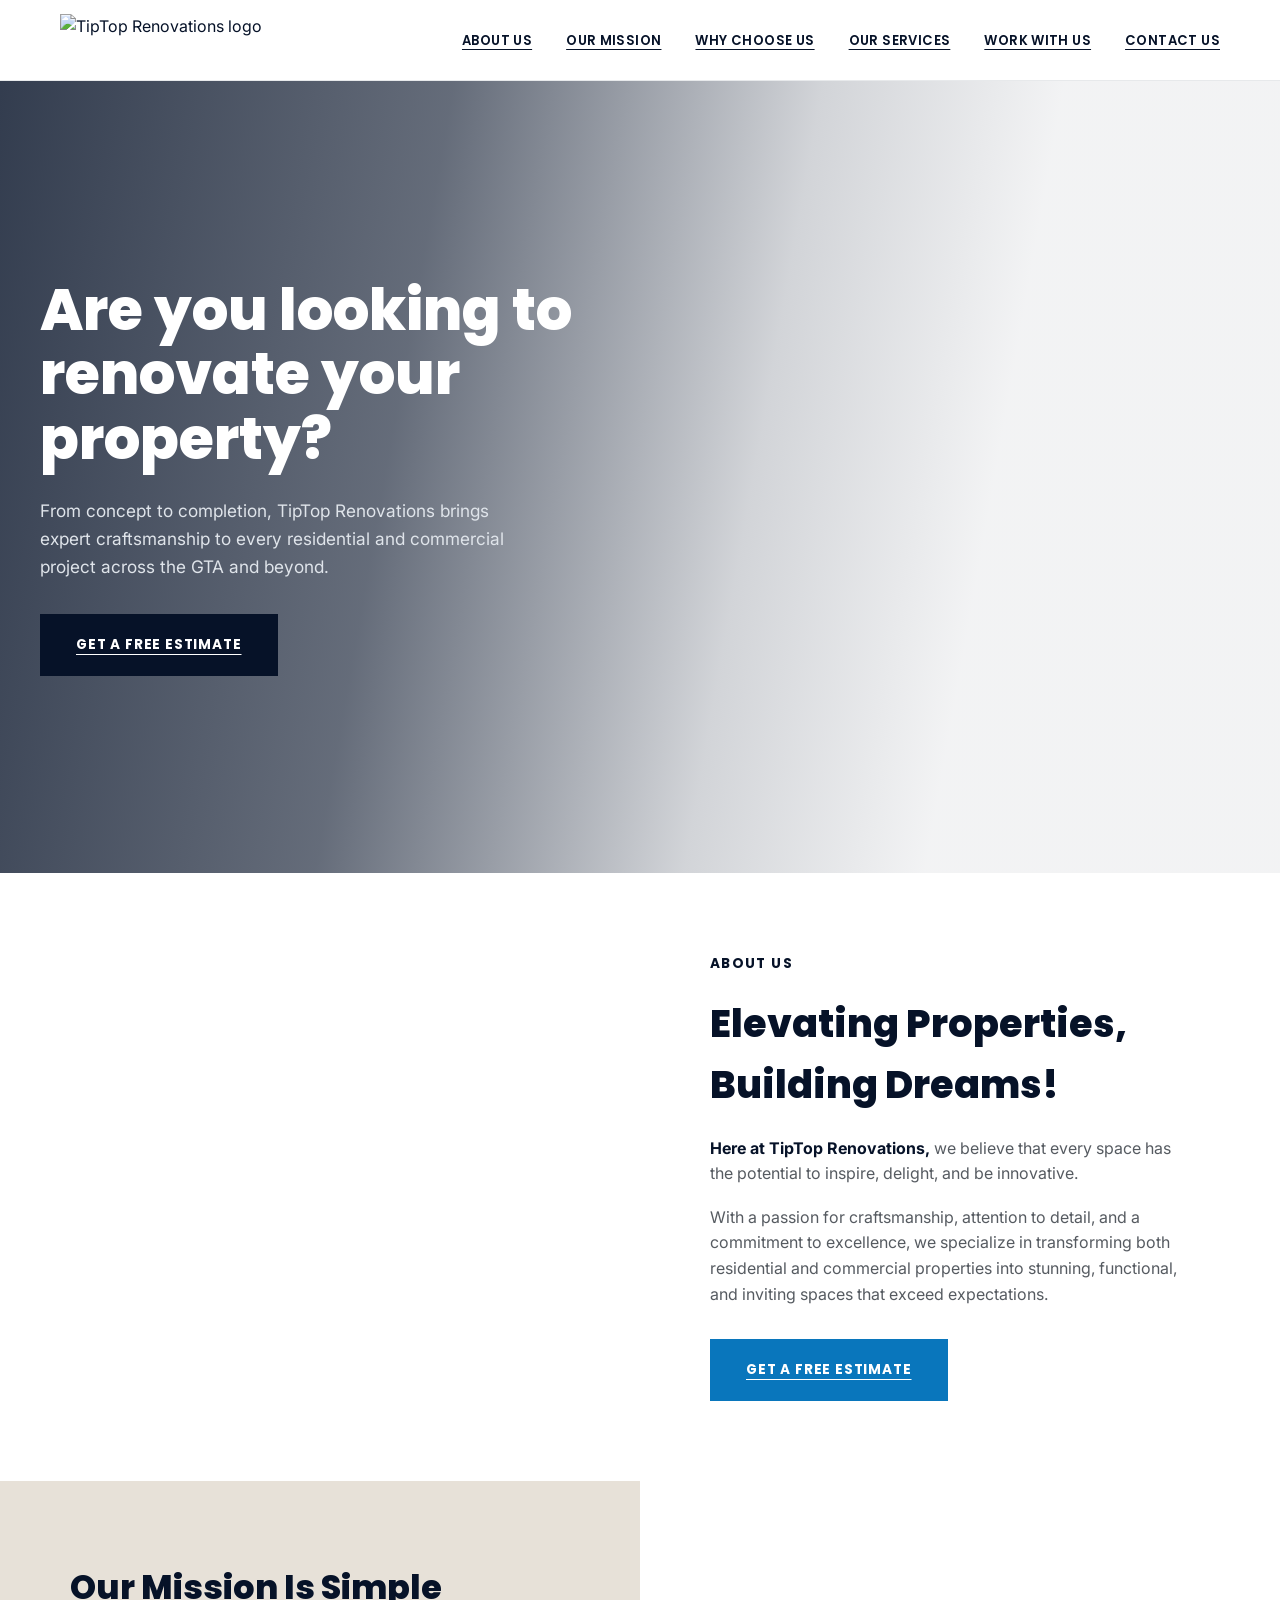
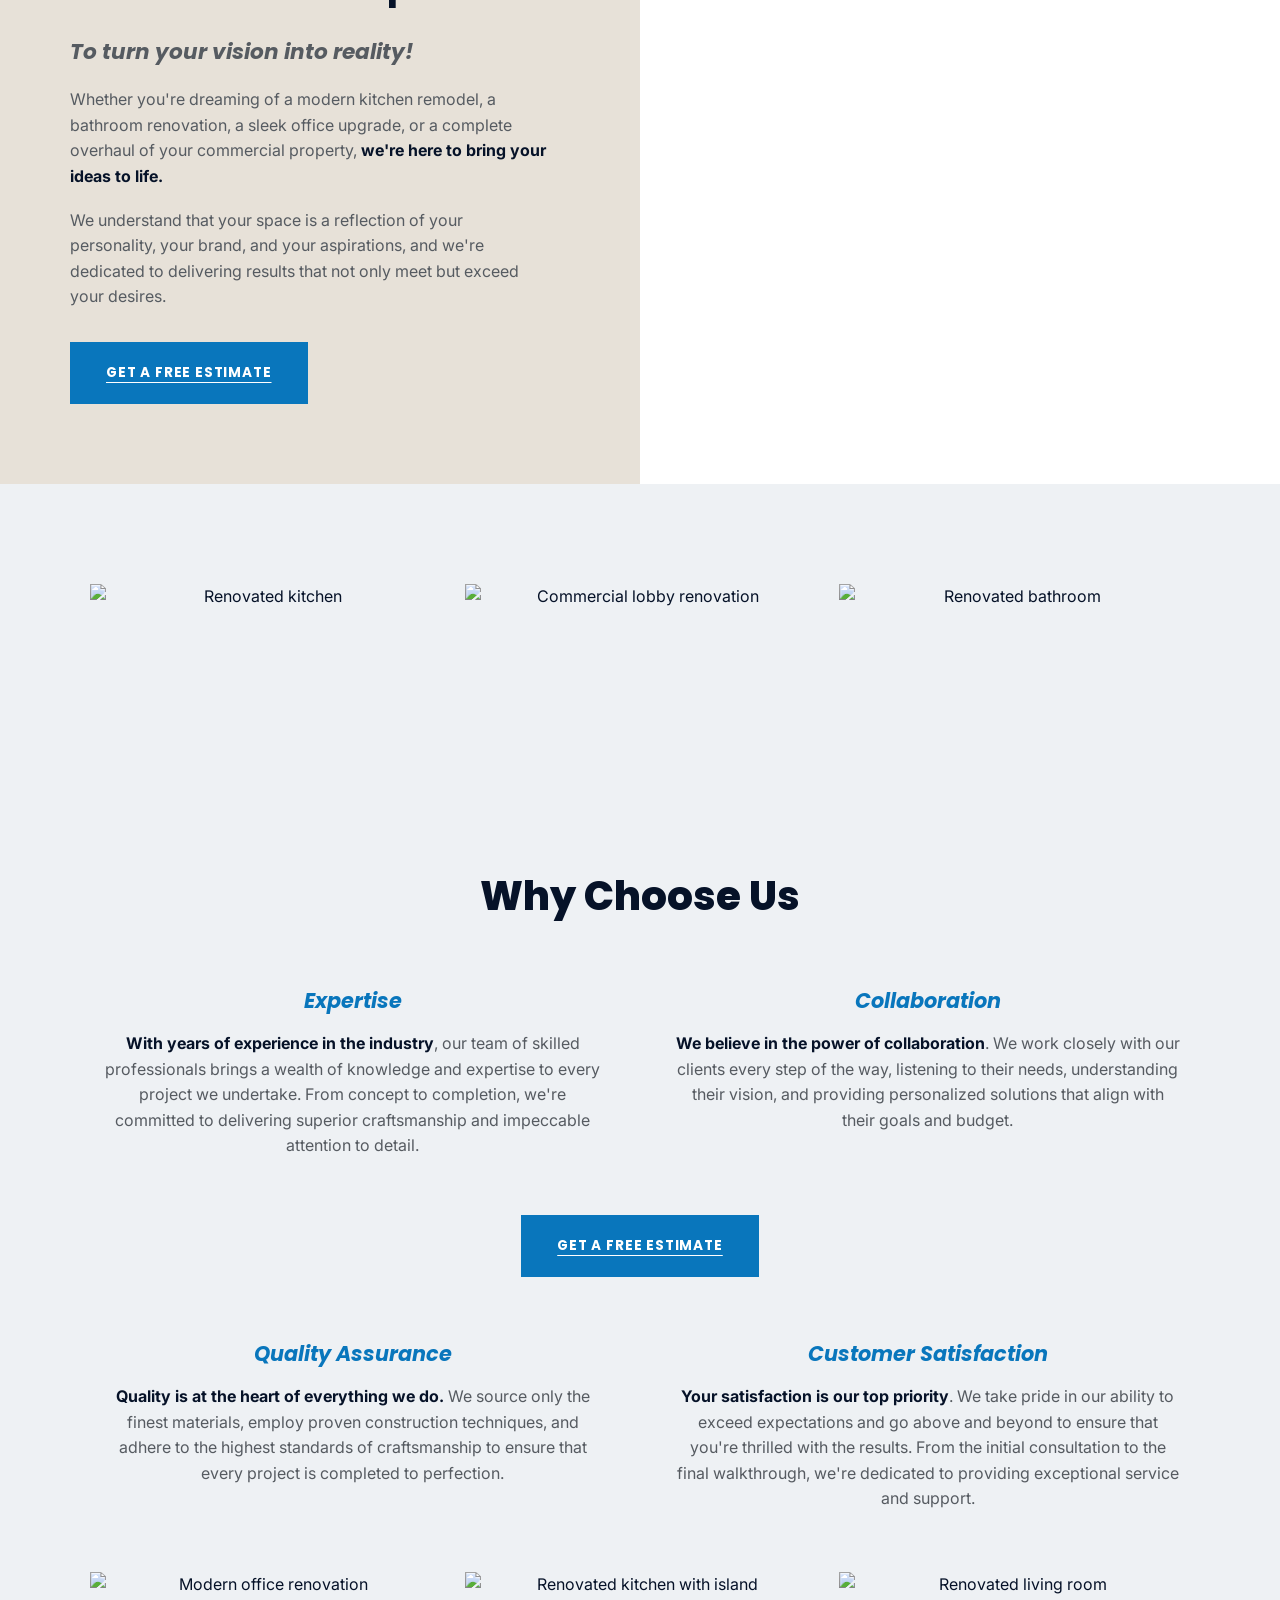
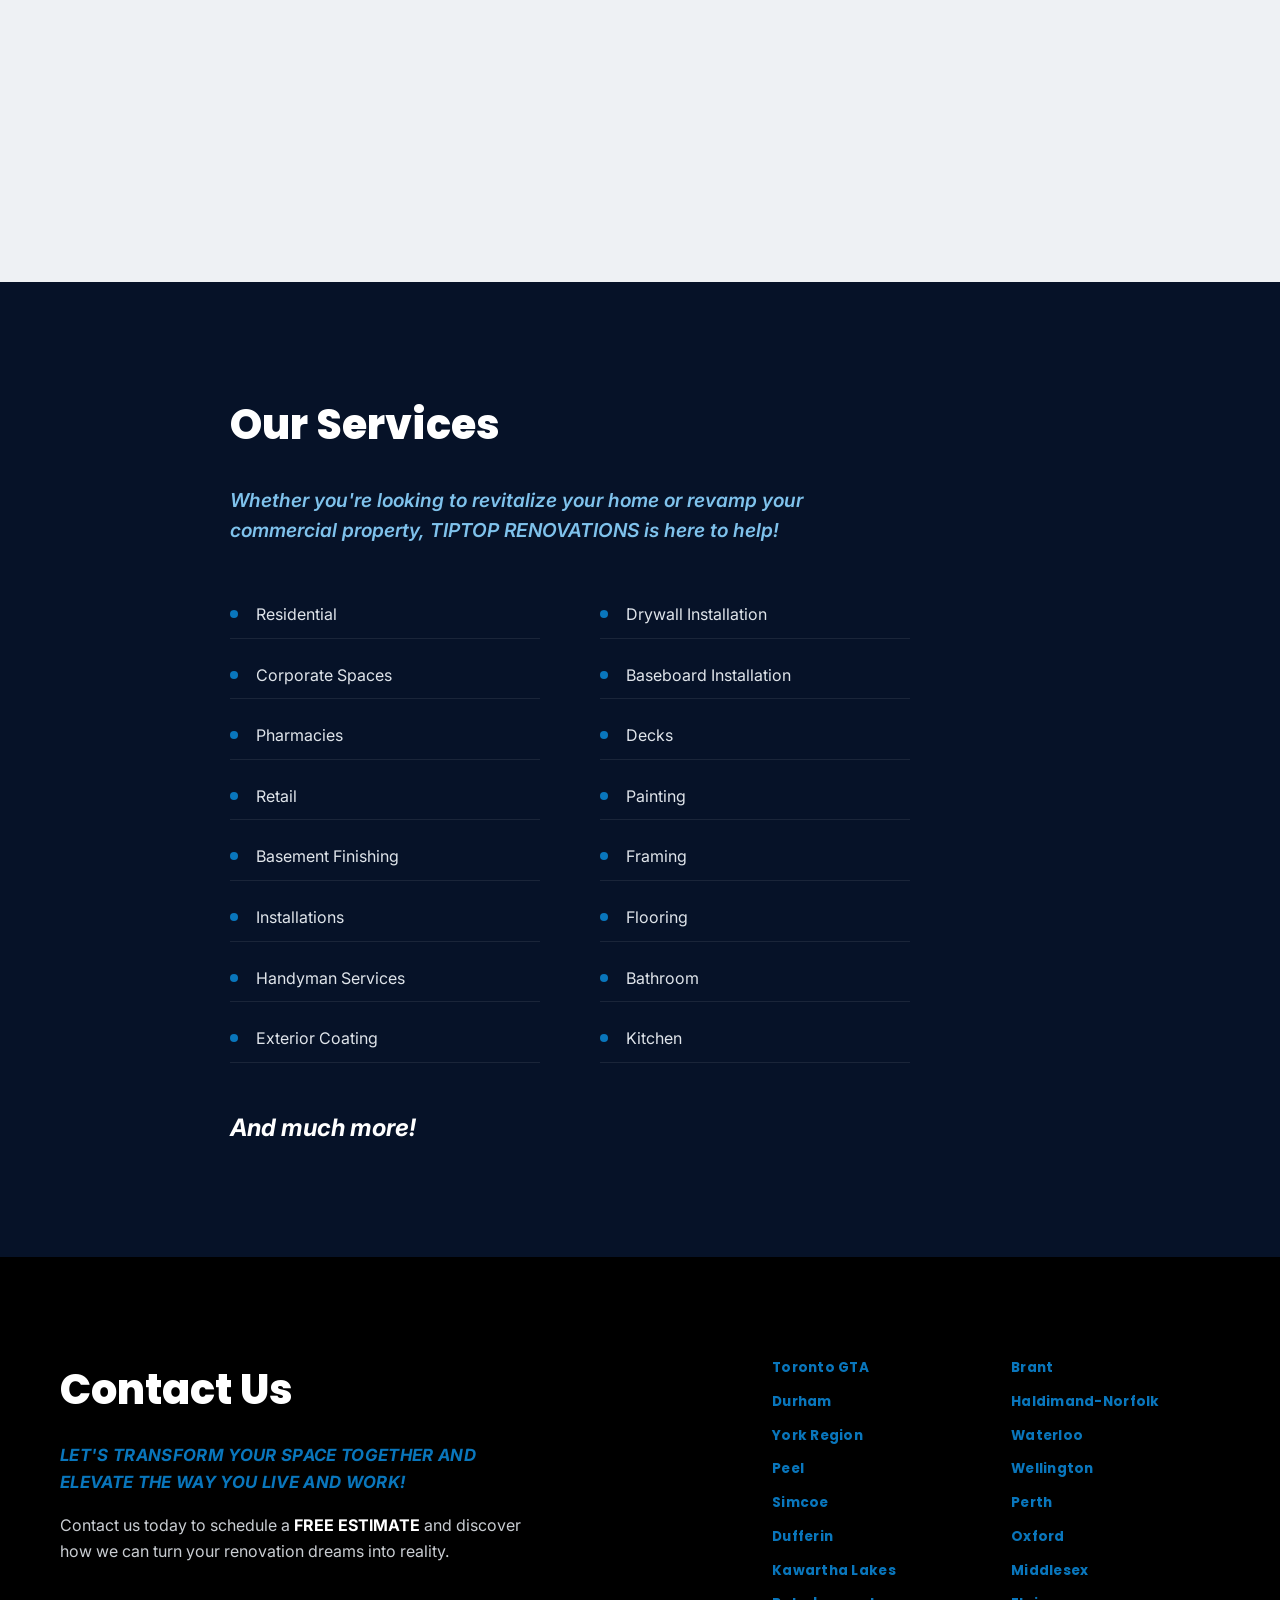
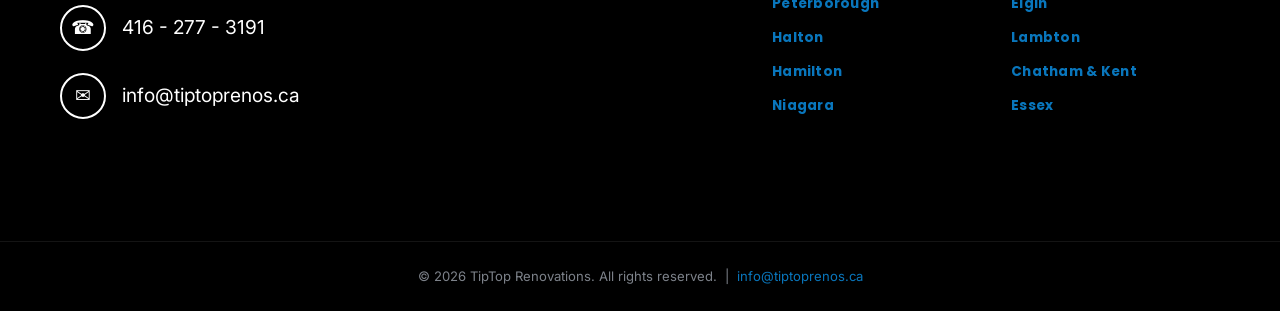
==== index.html @ a37f5c6d "Update index.html" ====
<!DOCTYPE html>
<html lang="en">
<head>
<meta charset="UTF-8">
<meta name="viewport" content="width=device-width, initial-scale=1.0">
<title>TipTop Renovations | Renovation &amp; Construction Experts</title>
<link rel="preconnect" href="https://fonts.googleapis.com">
<link href="https://fonts.googleapis.com/css2?family=Poppins:ital,wght@0,500;0,600;0,700;0,800;1,600;1,700&family=Inter:wght@400;500;600&display=swap" rel="stylesheet">
<style>
  :root{
    --navy:#061228;
    --blue:#0976bc;
    --blue-dark:#065f99;
    --bg-tint:#eef1f4;
    --cream:#e7e1d8;
    --text-gray:#565b61;
    --white:#ffffff;
  }
  *{box-sizing:border-box; margin:0; padding:0;}
  html{scroll-behavior:smooth;}
  body{
    font-family:'Inter', sans-serif;
    color:var(--navy);
    line-height:1.6;
    background:var(--white);
  }
  h1,h2,h3,.brand{font-family:'Poppins', sans-serif;}
  img{display:block; max-width:100%;}
  a{text-decoration:none; color:inherit;}
  ul{list-style:none;}
  .container{max-width:1240px; margin:0 auto; padding:0 40px;}

  /* Buttons */
  .btn{
    display:inline-block;
    background:var(--navy);
    color:var(--white);
    font-family:'Poppins',sans-serif;
    font-weight:700;
    font-size:0.85rem;
    letter-spacing:0.06em;
    text-transform:uppercase;
    padding:18px 34px;
    border:2px solid var(--navy);
    text-decoration:underline;
    text-underline-offset:5px;
    transition:background .25s ease, color .25s ease, transform .2s ease;
  }
  .btn:hover{background:transparent; color:var(--navy); transform:translateY(-2px);}
  .btn.on-dark{background:var(--blue); border-color:var(--blue); color:var(--white);}
  .btn.on-dark:hover{background:transparent; color:var(--blue);}

  .eyebrow{
    font-family:'Poppins',sans-serif;
    font-weight:700;
    font-style:italic;
    color:var(--blue);
    font-size:1.35rem;
    margin-bottom:22px;
  }

  /* NAV */
  header{
    position:sticky; top:0; z-index:100;
    background:rgba(255,255,255,0.96);
    backdrop-filter:blur(6px);
    border-bottom:1px solid #e7e9eb;
  }
  nav{
    display:flex; align-items:center; justify-content:space-between;
    padding:14px 40px;
    max-width:1240px; margin:0 auto;
  }
  .logo{display:flex; align-items:center; gap:10px;}
  .logo img{height:52px; width:auto;}
  .nav-links{display:flex; gap:34px;}
  .nav-links a{
    font-family:'Poppins',sans-serif;
    font-weight:600;
    font-size:0.82rem;
    letter-spacing:0.03em;
    text-transform:uppercase;
    text-decoration:underline;
    text-underline-offset:4px;
    color:var(--navy);
  }
  .nav-links a:hover{color:var(--blue);}
  .nav-toggle{display:none; background:none; border:none; font-size:1.6rem; cursor:pointer; color:var(--navy);}

  /* HERO */
  .hero{
    position:relative;
    min-height:88vh;
    display:flex;
    align-items:center;
    background-image:linear-gradient(100deg, rgba(6,18,40,0.82) 0%, rgba(6,18,40,0.62) 32%, rgba(6,18,40,0.18) 58%, rgba(6,18,40,0.05) 75%), url('TipTop-Renovations/hero_bg.jpg');
    background-size:cover;
    background-position:center;
    color:var(--white);
  }
  .hero-inner{max-width:640px; padding:80px 40px;}
  .hero h1{
    font-size:clamp(2.4rem, 5vw, 3.6rem);
    font-weight:800;
    line-height:1.12;
    margin-bottom:26px;
  }
  .hero p{
    font-size:1.08rem;
    color:#dfe4ea;
    margin-bottom:34px;
    max-width:480px;
  }

  /* SPLIT SECTIONS */
  .split{
    display:grid;
    grid-template-columns:1fr 1fr;
    align-items:stretch;
  }
  .split .media{min-height:560px; background-size:cover; background-position:center;}
  .split .content{
    display:flex; flex-direction:column; justify-content:center;
    padding:80px 70px;
  }
  .split.tint .content{background:var(--cream);}
  .split h2{font-size:2.4rem; font-weight:800; margin-bottom:20px;}
  .split p{color:var(--text-gray); margin-bottom:18px; max-width:480px;}
  .split p b{color:var(--navy);}
  .split .btn{margin-top:14px; align-self:flex-start;}

  /* WHY CHOOSE US */
  .why{padding:100px 0 90px; background:var(--bg-tint); text-align:center;}
  .photo-row{
    display:grid; grid-template-columns:repeat(3,1fr); gap:24px;
    max-width:1100px; margin:0 auto 60px;
  }
  .photo-row img{width:100%; height:220px; object-fit:cover;}
  .why h2{font-size:2.5rem; font-weight:800; margin-bottom:56px;}
  .why-grid{
    display:grid; grid-template-columns:1fr 1fr;
    gap:50px 70px; max-width:1080px; margin:0 auto;
    text-align:left;
  }
  .why-item h3{
    color:var(--blue); font-style:italic; font-weight:700;
    font-size:1.3rem; margin-bottom:14px; text-align:center;
  }
  .why-item p{color:var(--text-gray); text-align:center;}
  .why-item p b{color:var(--navy);}
  .why-cta{grid-column:1 / -1; display:flex; justify-content:center; margin:6px 0 10px;}

  /* SERVICES */
  .services{background:var(--navy); color:var(--white); padding:110px 0;}
  .services-inner{max-width:900px;}
  .services h2{font-size:2.6rem; font-weight:800; margin-bottom:26px;}
  .services .lead{
    color:#7fc2ec; font-style:italic; font-weight:600; font-size:1.2rem;
    margin-bottom:46px; max-width:640px;
  }
  .service-cols{
    display:grid; grid-template-columns:1fr 1fr; gap:14px 60px;
    max-width:680px; margin-bottom:46px;
  }
  .service-cols li{
    padding:10px 0 10px 26px; position:relative;
    border-bottom:1px solid rgba(255,255,255,0.08);
    color:#dfe4ea;
  }
  .service-cols li::before{
    content:'';
    position:absolute; left:0; top:18px;
    width:8px; height:8px; background:var(--blue);
    border-radius:50%;
  }
  .services .more{font-style:italic; font-weight:700; font-size:1.5rem;}

  /* CONTACT */
  .contact{background:#000; color:var(--white); padding:100px 0;}
  .contact-grid{display:grid; grid-template-columns:1.5fr 1fr; gap:40px;}
  .contact h2{font-size:2.6rem; font-weight:800; margin-bottom:18px;}
  .contact .lead{color:var(--blue); font-weight:700; font-style:italic; font-size:1.05rem; margin-bottom:18px; letter-spacing:.02em;}
  .contact p{color:#c9cdd2; max-width:480px; margin-bottom:40px;}
  .contact p b{color:var(--white);}
  .contact-item{display:flex; align-items:center; gap:16px; margin-bottom:22px; font-size:1.2rem;}
  .icon-circle{
    width:46px; height:46px; border-radius:50%; border:2px solid var(--white);
    display:flex; align-items:center; justify-content:center; flex-shrink:0;
  }
  .regions{
    columns:2; column-gap:30px;
  }
  .regions li{
    color:var(--blue); font-family:'Poppins',sans-serif; font-weight:700;
    font-size:0.85rem; letter-spacing:0.02em; margin-bottom:12px;
    break-inside:avoid;
  }

  footer{
    background:#000; color:#7d828a; text-align:center;
    padding:24px; font-size:0.82rem;
    border-top:1px solid rgba(255,255,255,0.08);
  }
  footer a{color:var(--blue);}

  @media (max-width:900px){
    .nav-links{
      position:absolute; top:100%; left:0; right:0;
      flex-direction:column; background:var(--white);
      padding:20px 40px; gap:18px;
      border-bottom:1px solid #e7e9eb;
      display:none;
    }
    .nav-links.open{display:flex;}
    .nav-toggle{display:block;}
    .split{grid-template-columns:1fr;}
    .split .media{min-height:320px;}
    .split .content{padding:60px 30px;}
    .photo-row{grid-template-columns:1fr 1fr;}
    .why-grid{grid-template-columns:1fr;}
    .service-cols{grid-template-columns:1fr;}
    .contact-grid{grid-template-columns:1fr;}
    .regions{columns:2;}
    .hero-inner{padding:60px 24px;}
    .container{padding:0 24px;}
  }
</style>
</head>
<body>

<header>
  <nav>
    <a href="#" class="logo"><img src="TipTop-Renovations/logo.png" alt="TipTop Renovations logo"></a>
    <button class="nav-toggle" aria-label="Toggle navigation">&#9776;</button>
    <ul class="nav-links" id="navLinks">
      <li><a href="#about">About Us</a></li>
      <li><a href="#mission">Our Mission</a></li>
      <li><a href="#why">Why Choose Us</a></li>
      <li><a href="#services">Our Services</a></li>
      <li><a href="#contact">Work With Us</a></li>
      <li><a href="#contact">Contact Us</a></li>
    </ul>
  </nav>
</header>

<section class="hero">
  <div class="hero-inner">
    <h1>Are you looking to renovate your property?</h1>
    <p>From concept to completion, TipTop Renovations brings expert craftsmanship to every residential and commercial project across the GTA and beyond.</p>
    <a href="#contact" class="btn">Get a Free Estimate</a>
  </div>
</section>

<section class="split" id="about">
  <div class="media" style="background-image:url('TipTop-Renovations/about_kitchen.jpg')"></div>
  <div class="content">
    <p class="eyebrow" style="color:var(--navy); font-style:normal; font-size:.85rem; letter-spacing:.1em; text-transform:uppercase; font-weight:700;">About Us</p>
    <h2>Elevating Properties,<br>Building Dreams!</h2>
    <p><b>Here at TipTop Renovations,</b> we believe that every space has the potential to inspire, delight, and be innovative.</p>
    <p>With a passion for craftsmanship, attention to detail, and a commitment to excellence, we specialize in transforming both residential and commercial properties into stunning, functional, and inviting spaces that exceed expectations.</p>
    <a href="#contact" class="btn on-dark" style="background:var(--blue); border-color:var(--blue);">Get a Free Estimate</a>
  </div>
</section>

<section class="split tint" id="mission">
  <div class="content">
    <h2 style="font-size:2.1rem;">Our Mission Is Simple</h2>
    <p class="eyebrow">To turn your vision into reality!</p>
    <p>Whether you're dreaming of a modern kitchen remodel, a bathroom renovation, a sleek office upgrade, or a complete overhaul of your commercial property, <b>we're here to bring your ideas to life.</b></p>
    <p>We understand that your space is a reflection of your personality, your brand, and your aspirations, and we're dedicated to delivering results that not only meet but exceed your desires.</p>
    <a href="#contact" class="btn" style="background:var(--blue); border-color:var(--blue);">Get a Free Estimate</a>
  </div>
  <div class="media" style="background-image:url('TipTop-Renovations/mission_chair.jpg')"></div>
</section>

<section class="why" id="why">
  <div class="container">
    <div class="photo-row">
      <img src="TipTop-Renovations/why1.jpg" alt="Renovated kitchen">
      <img src="TipTop-Renovations/why2.jpg" alt="Commercial lobby renovation">
      <img src="TipTop-Renovations/why3.jpg" alt="Renovated bathroom">
    </div>
    <h2>Why Choose Us</h2>
    <div class="why-grid">
      <div class="why-item">
        <h3>Expertise</h3>
        <p><b>With years of experience in the industry</b>, our team of skilled professionals brings a wealth of knowledge and expertise to every project we undertake. From concept to completion, we're committed to delivering superior craftsmanship and impeccable attention to detail.</p>
      </div>
      <div class="why-item">
        <h3>Collaboration</h3>
        <p><b>We believe in the power of collaboration</b>. We work closely with our clients every step of the way, listening to their needs, understanding their vision, and providing personalized solutions that align with their goals and budget.</p>
      </div>
      <div class="why-cta">
        <a href="#contact" class="btn" style="background:var(--blue); border-color:var(--blue);">Get a Free Estimate</a>
      </div>
      <div class="why-item">
        <h3>Quality Assurance</h3>
        <p><b>Quality is at the heart of everything we do.</b> We source only the finest materials, employ proven construction techniques, and adhere to the highest standards of craftsmanship to ensure that every project is completed to perfection.</p>
      </div>
      <div class="why-item">
        <h3>Customer Satisfaction</h3>
        <p><b>Your satisfaction is our top priority</b>. We take pride in our ability to exceed expectations and go above and beyond to ensure that you're thrilled with the results. From the initial consultation to the final walkthrough, we're dedicated to providing exceptional service and support.</p>
      </div>
    </div>
    <div class="photo-row" style="margin-top:60px; margin-bottom:0;">
      <img src="TipTop-Renovations/why4.jpg" alt="Modern office renovation">
      <img src="TipTop-Renovations/why5.jpg" alt="Renovated kitchen with island">
      <img src="TipTop-Renovations/why6.jpg" alt="Renovated living room">
    </div>
  </div>
</section>

<section class="services" id="services">
  <div class="container services-inner">
    <h2>Our Services</h2>
    <p class="lead">Whether you're looking to revitalize your home or revamp your commercial property, TIPTOP RENOVATIONS is here to help!</p>
    <ul class="service-cols">
      <li>Residential</li>
      <li>Drywall Installation</li>
      <li>Corporate Spaces</li>
      <li>Baseboard Installation</li>
      <li>Pharmacies</li>
      <li>Decks</li>
      <li>Retail</li>
      <li>Painting</li>
      <li>Basement Finishing</li>
      <li>Framing</li>
      <li>Installations</li>
      <li>Flooring</li>
      <li>Handyman Services</li>
      <li>Bathroom</li>
      <li>Exterior Coating</li>
      <li>Kitchen</li>
    </ul>
    <p class="more">And much more!</p>
  </div>
</section>

<section class="contact" id="contact">
  <div class="container contact-grid">
    <div>
      <h2>Contact Us</h2>
      <p class="lead">LET'S TRANSFORM YOUR SPACE TOGETHER AND ELEVATE THE WAY YOU LIVE AND WORK!</p>
      <p>Contact us today to schedule a <b>FREE ESTIMATE</b> and discover how we can turn your renovation dreams into reality.</p>
      <div class="contact-item">
        <span class="icon-circle">&#9742;</span>
        <span>416 - 277 - 3191</span>
      </div>
      <div class="contact-item">
        <span class="icon-circle">&#9993;</span>
        <span>info@tiptoprenos.ca</span>
      </div>
    </div>
    <ul class="regions">
      <li>Toronto GTA</li>
      <li>Durham</li>
      <li>York Region</li>
      <li>Peel</li>
      <li>Simcoe</li>
      <li>Dufferin</li>
      <li>Kawartha Lakes</li>
      <li>Peterborough</li>
      <li>Halton</li>
      <li>Hamilton</li>
      <li>Niagara</li>
      <li>Brant</li>
      <li>Haldimand-Norfolk</li>
      <li>Waterloo</li>
      <li>Wellington</li>
      <li>Perth</li>
      <li>Oxford</li>
      <li>Middlesex</li>
      <li>Elgin</li>
      <li>Lambton</li>
      <li>Chatham &amp; Kent</li>
      <li>Essex</li>
    </ul>
  </div>
</section>

<footer>
  &copy; 2026 TipTop Renovations. All rights reserved. &nbsp;|&nbsp; <a href="mailto:info@tiptoprenos.ca">info@tiptoprenos.ca</a>
</footer>

<script>
  document.querySelector('.nav-toggle').addEventListener('click', function(){
    document.getElementById('navLinks').classList.toggle('open');
  });
</script>
</body>
</html>
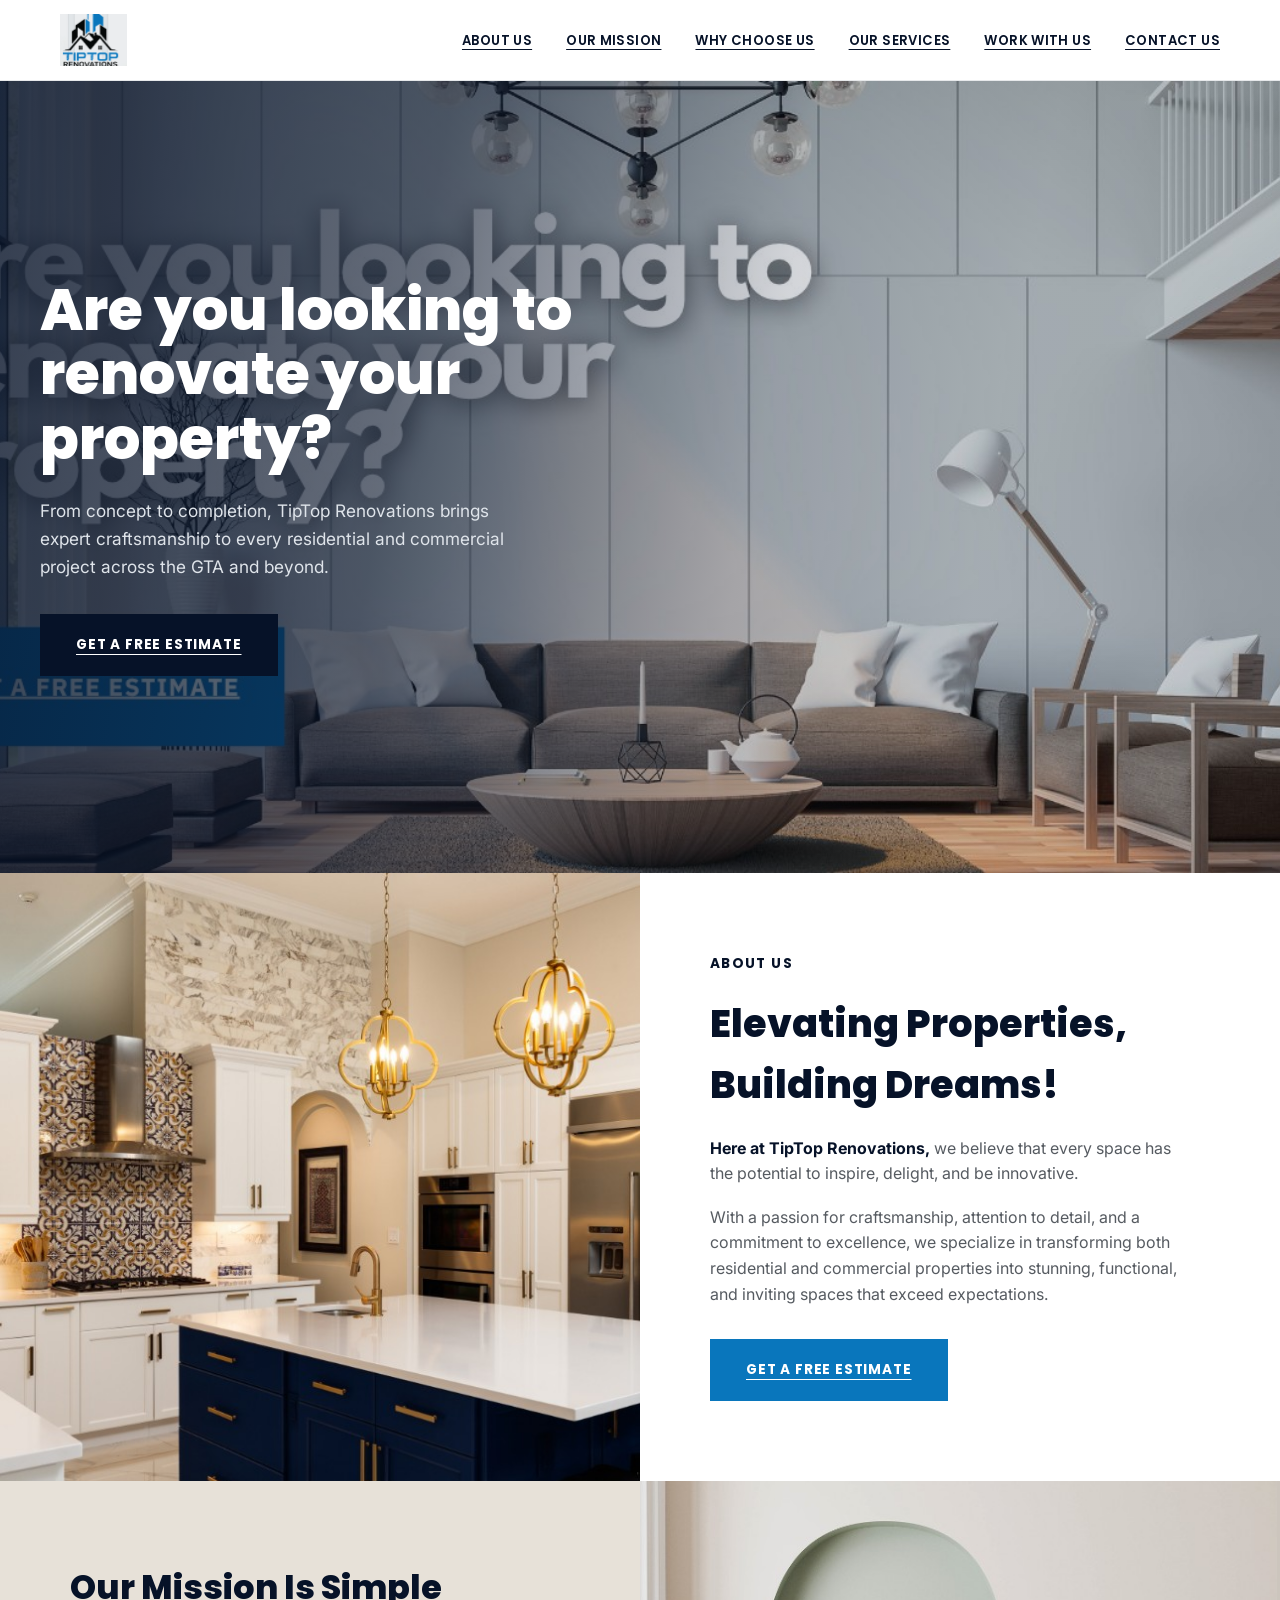
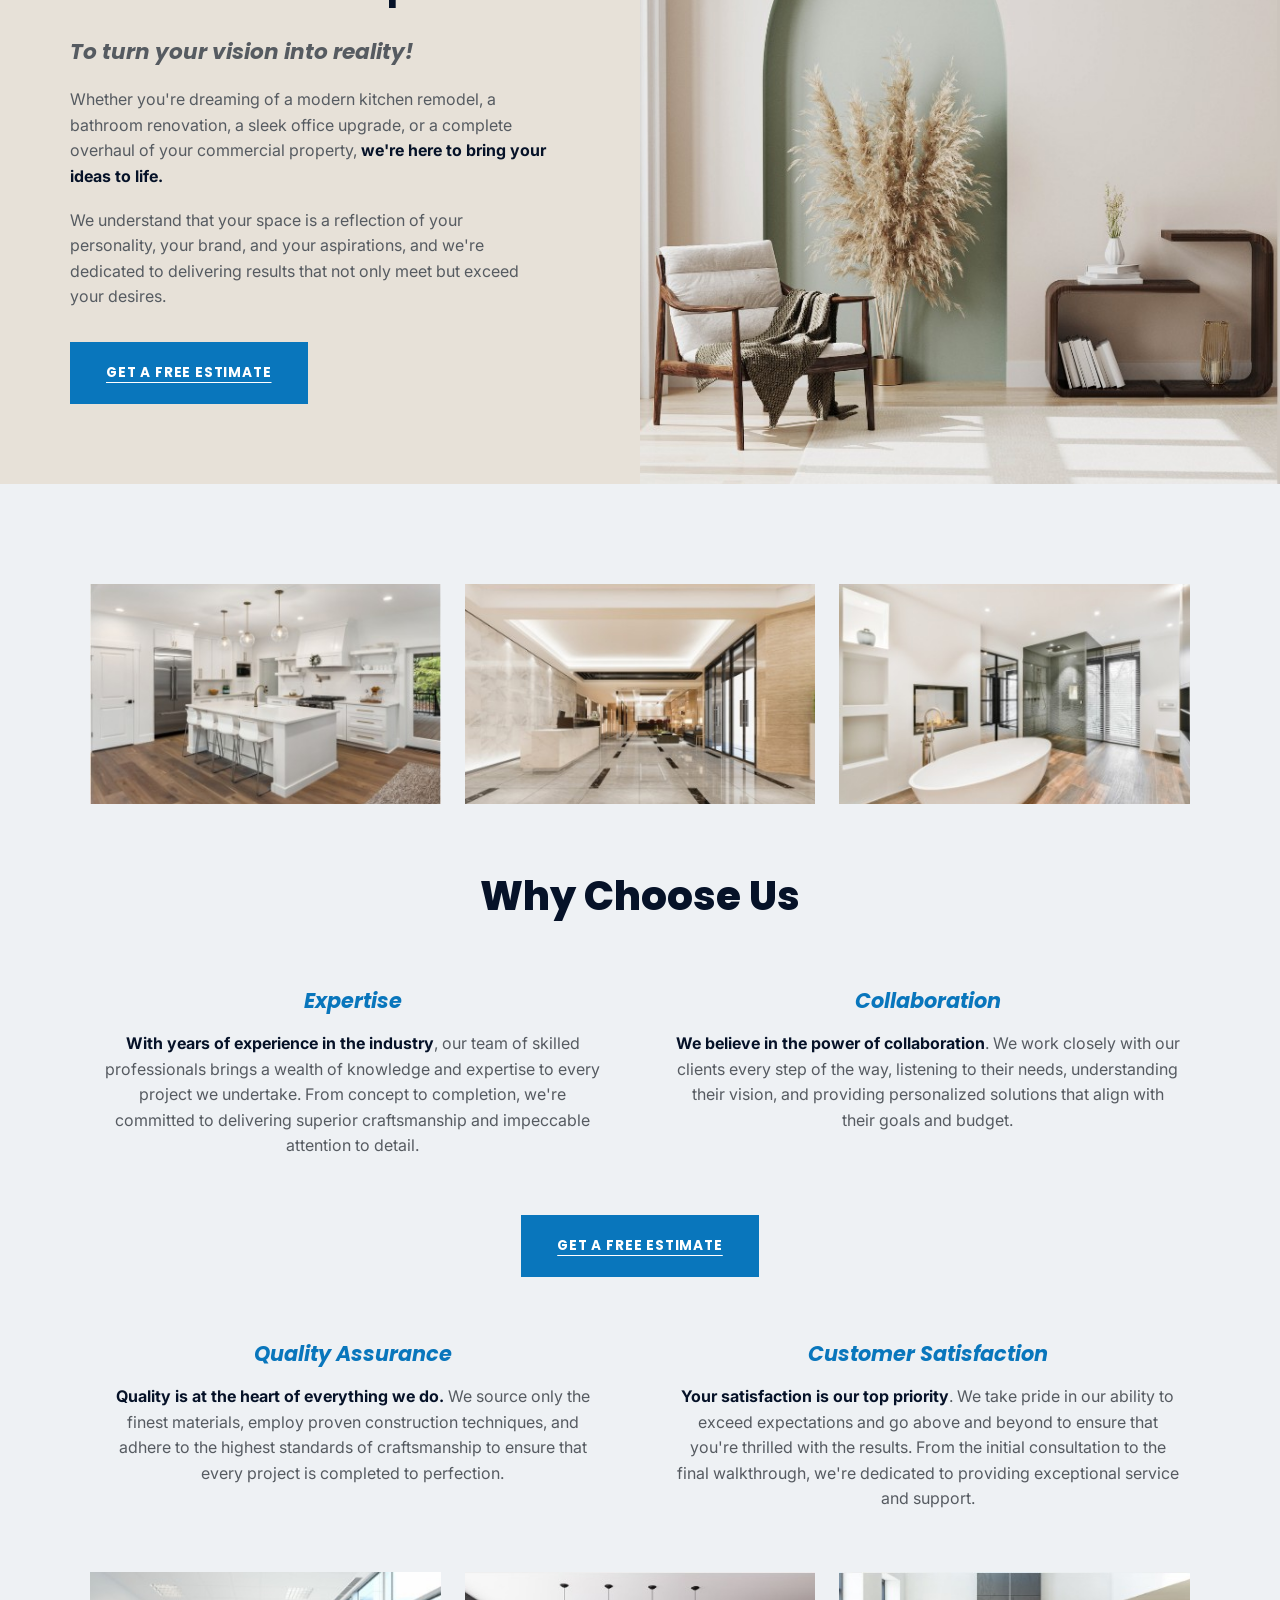
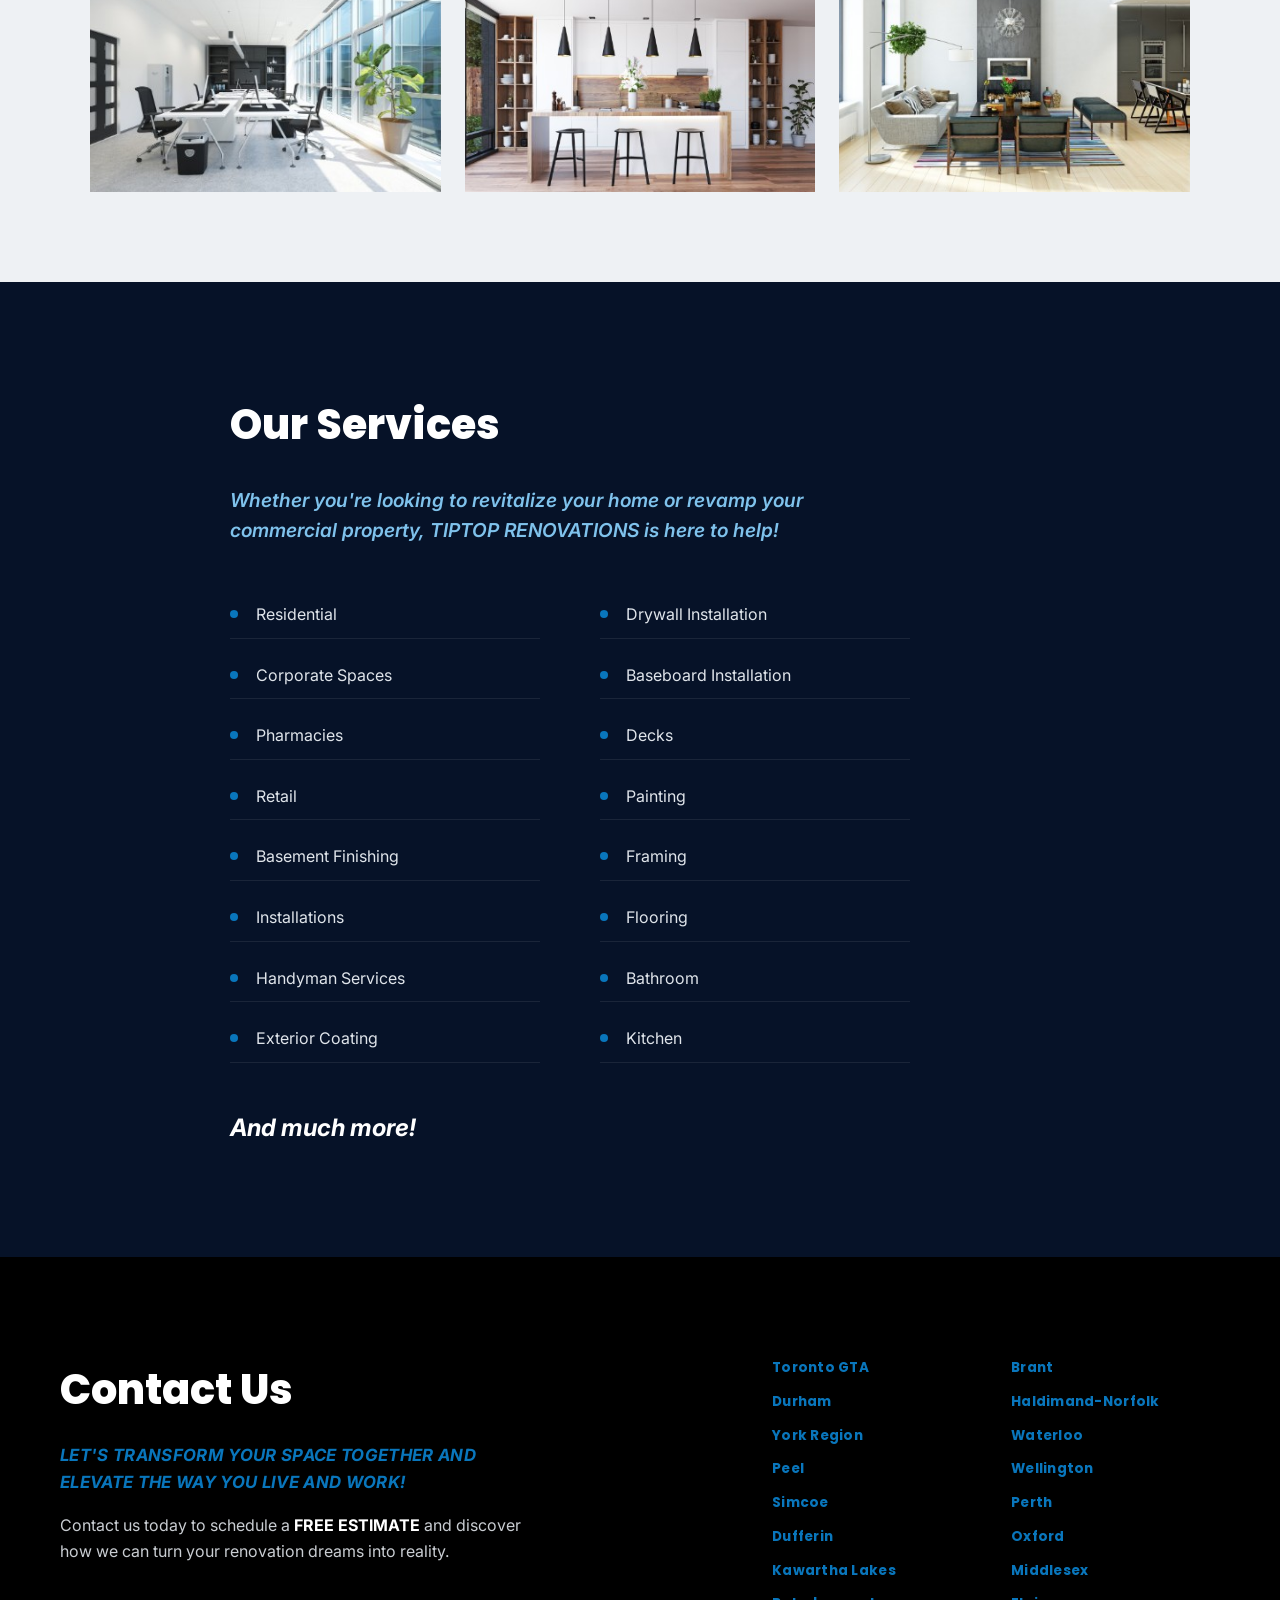
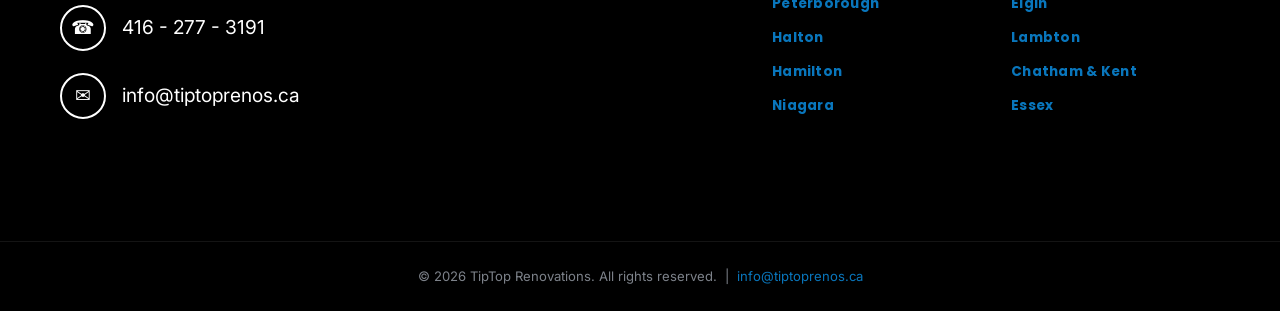
==== commit c39b44a8: "Update index.html" ====
--- a/index.html
+++ b/index.html
@@ -93,7 +93,7 @@
     min-height:88vh;
     display:flex;
     align-items:center;
-    background-image:linear-gradient(100deg, rgba(6,18,40,0.82) 0%, rgba(6,18,40,0.62) 32%, rgba(6,18,40,0.18) 58%, rgba(6,18,40,0.05) 75%), url('TipTop-Renovations/hero_bg.jpg');
+    background-image:linear-gradient(100deg, rgba(6,18,40,0.82) 0%, rgba(6,18,40,0.62) 32%, rgba(6,18,40,0.18) 58%, rgba(6,18,40,0.05) 75%), url('/hero_bg.jpg');
     background-size:cover;
     background-position:center;
     color:var(--white);
@@ -230,7 +230,7 @@
 
 <header>
   <nav>
-    <a href="#" class="logo"><img src="TipTop-Renovations/logo.png" alt="TipTop Renovations logo"></a>
+    <a href="#" class="logo"><img src="/logo.png" alt="TipTop Renovations logo"></a>
     <button class="nav-toggle" aria-label="Toggle navigation">&#9776;</button>
     <ul class="nav-links" id="navLinks">
       <li><a href="#about">About Us</a></li>
@@ -252,7 +252,7 @@
 </section>
 
 <section class="split" id="about">
-  <div class="media" style="background-image:url('TipTop-Renovations/about_kitchen.jpg')"></div>
+  <div class="media" style="background-image:url('/about_kitchen.jpg')"></div>
   <div class="content">
     <p class="eyebrow" style="color:var(--navy); font-style:normal; font-size:.85rem; letter-spacing:.1em; text-transform:uppercase; font-weight:700;">About Us</p>
     <h2>Elevating Properties,<br>Building Dreams!</h2>
@@ -270,15 +270,15 @@
     <p>We understand that your space is a reflection of your personality, your brand, and your aspirations, and we're dedicated to delivering results that not only meet but exceed your desires.</p>
     <a href="#contact" class="btn" style="background:var(--blue); border-color:var(--blue);">Get a Free Estimate</a>
   </div>
-  <div class="media" style="background-image:url('TipTop-Renovations/mission_chair.jpg')"></div>
+  <div class="media" style="background-image:url('/mission_chair.jpg')"></div>
 </section>
 
 <section class="why" id="why">
   <div class="container">
     <div class="photo-row">
-      <img src="TipTop-Renovations/why1.jpg" alt="Renovated kitchen">
-      <img src="TipTop-Renovations/why2.jpg" alt="Commercial lobby renovation">
-      <img src="TipTop-Renovations/why3.jpg" alt="Renovated bathroom">
+      <img src="/why1.jpg" alt="Renovated kitchen">
+      <img src="/why2.jpg" alt="Commercial lobby renovation">
+      <img src="/why3.jpg" alt="Renovated bathroom">
     </div>
     <h2>Why Choose Us</h2>
     <div class="why-grid">
@@ -303,9 +303,9 @@
       </div>
     </div>
     <div class="photo-row" style="margin-top:60px; margin-bottom:0;">
-      <img src="TipTop-Renovations/why4.jpg" alt="Modern office renovation">
-      <img src="TipTop-Renovations/why5.jpg" alt="Renovated kitchen with island">
-      <img src="TipTop-Renovations/why6.jpg" alt="Renovated living room">
+      <img src="/why4.jpg" alt="Modern office renovation">
+      <img src="/why5.jpg" alt="Renovated kitchen with island">
+      <img src="/why6.jpg" alt="Renovated living room">
     </div>
   </div>
 </section>
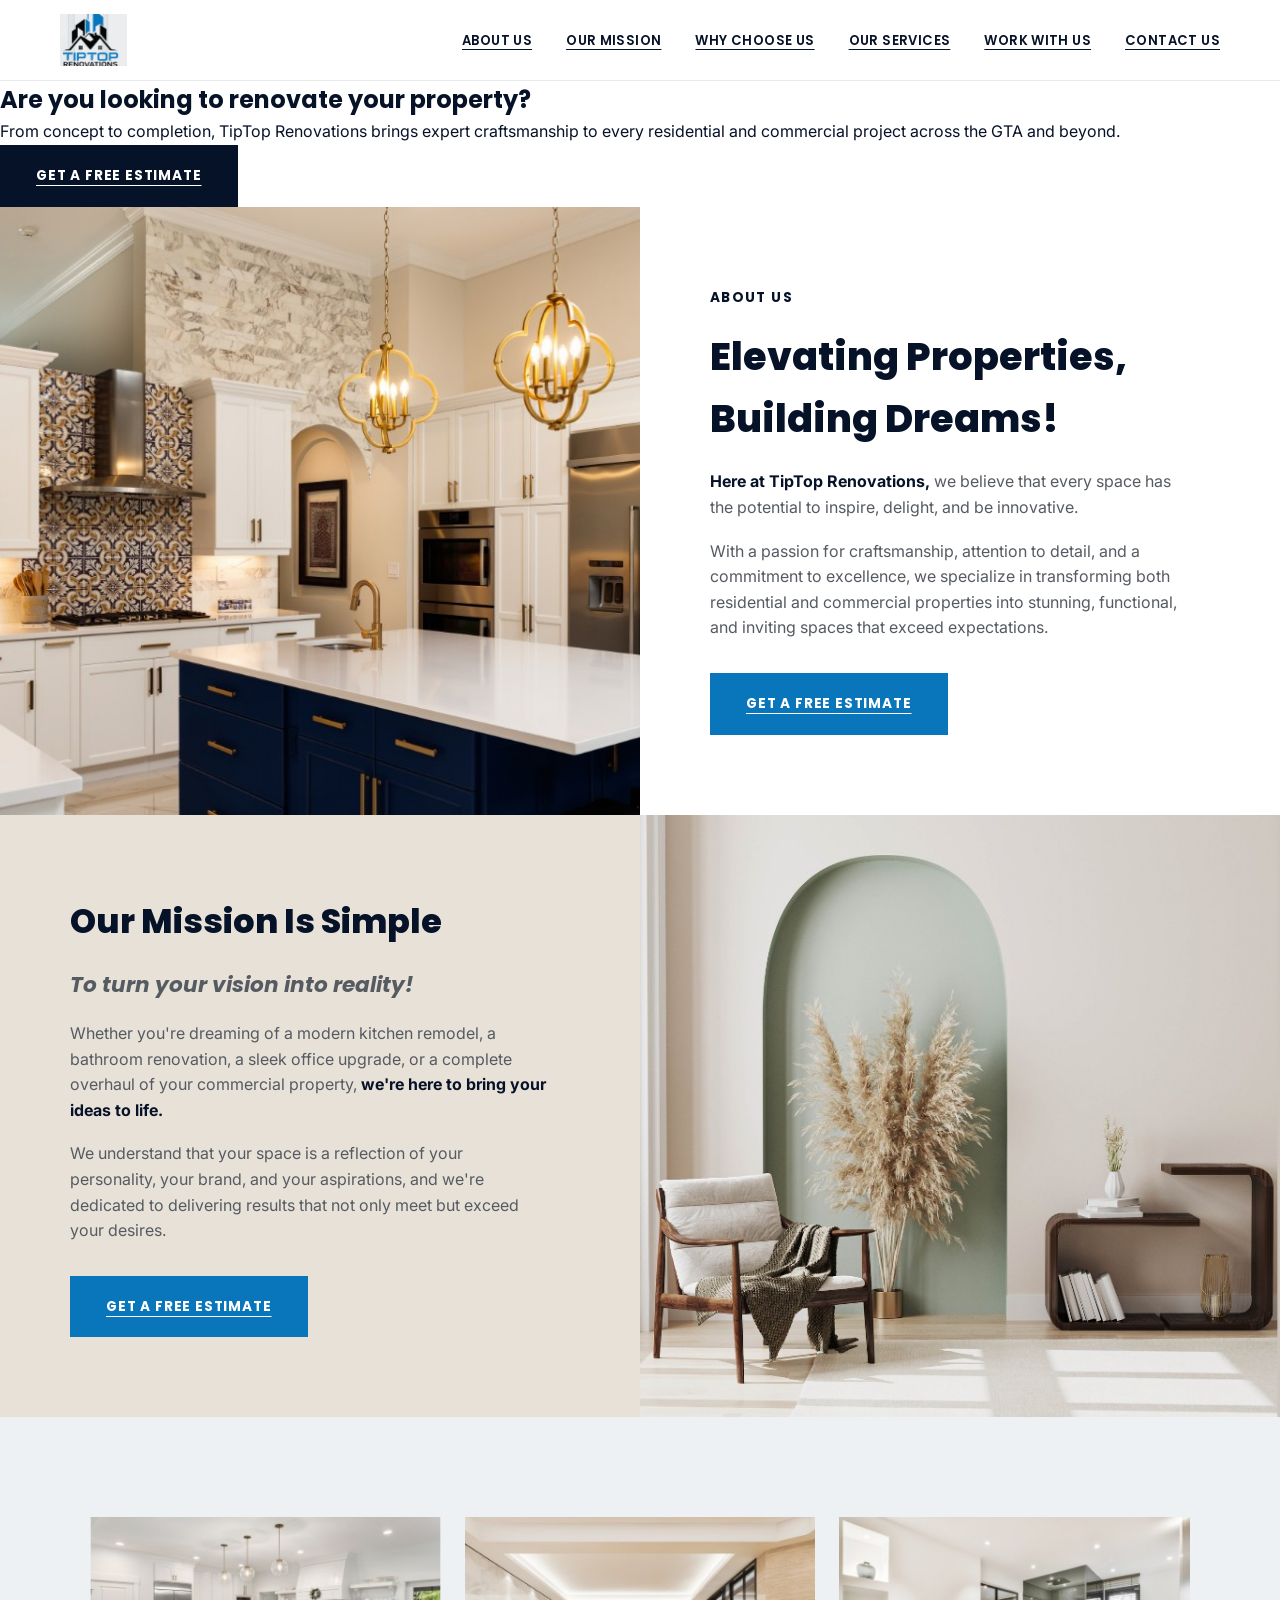
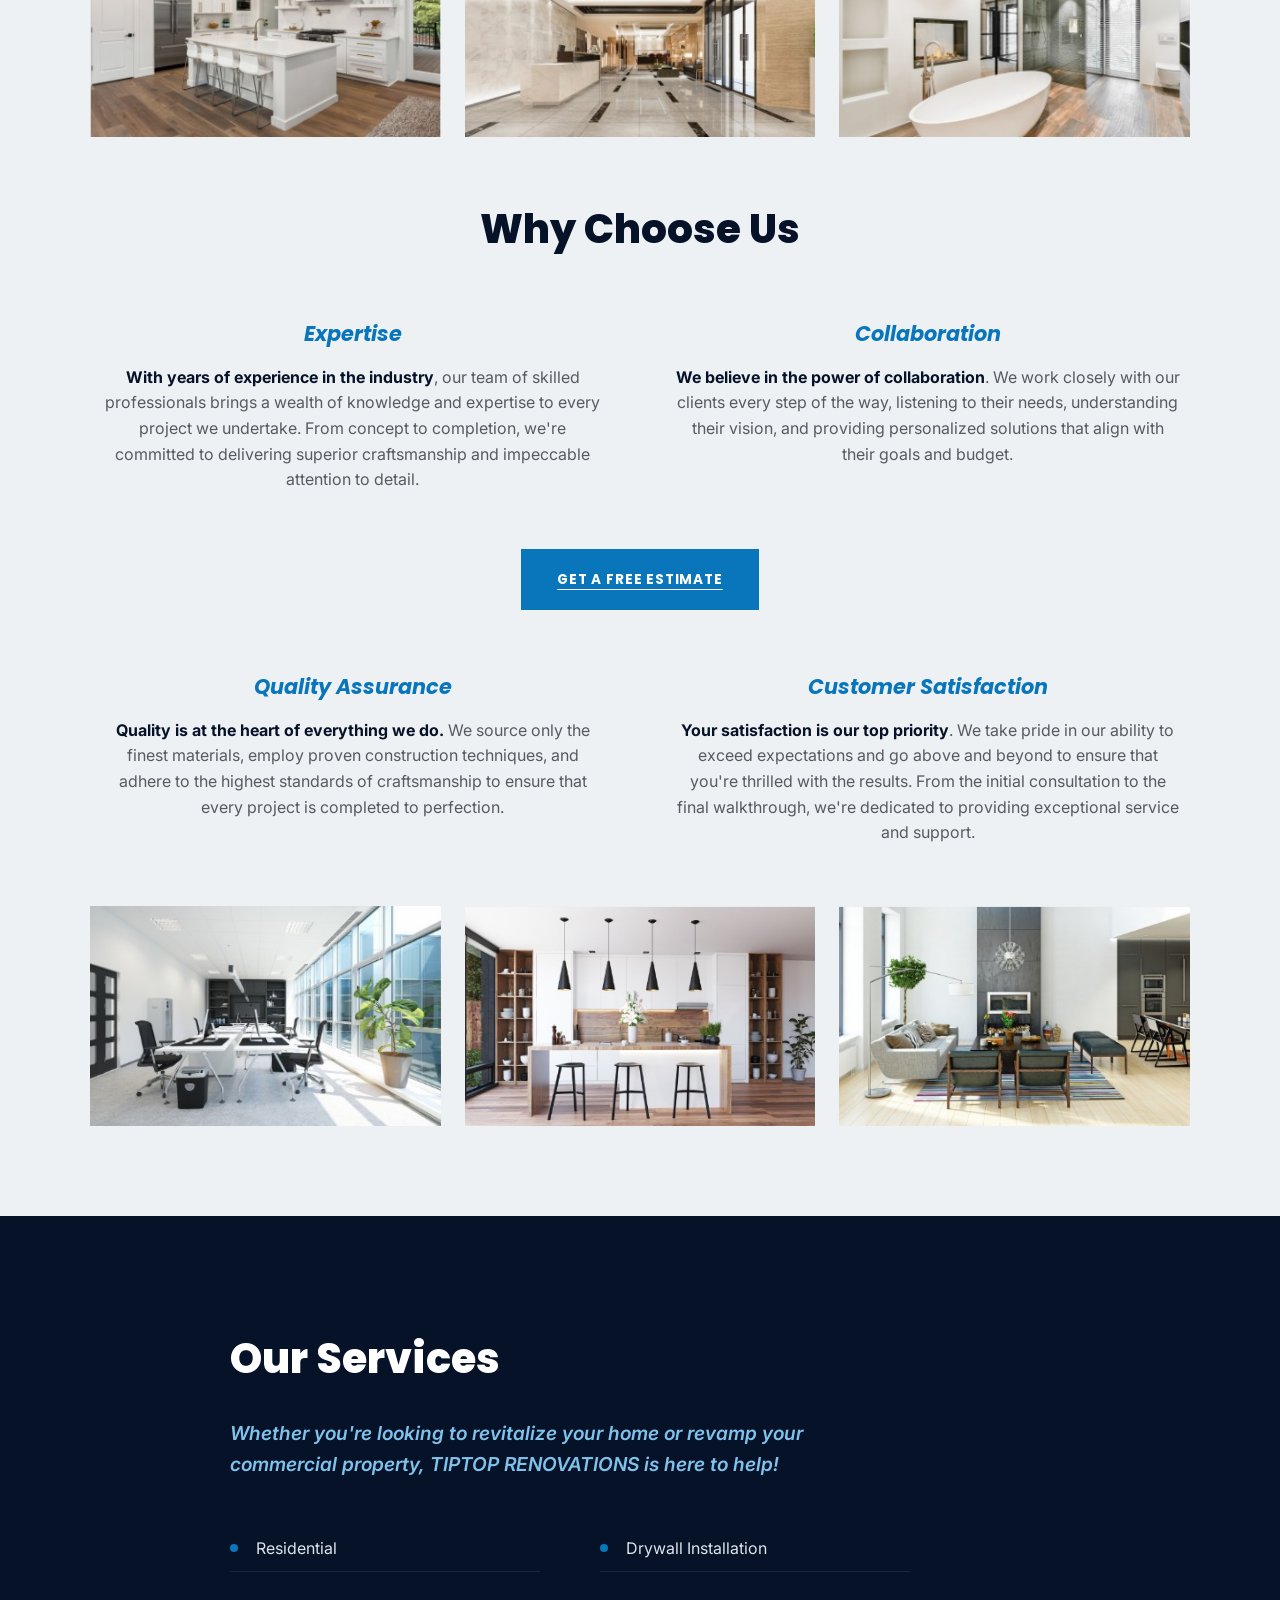
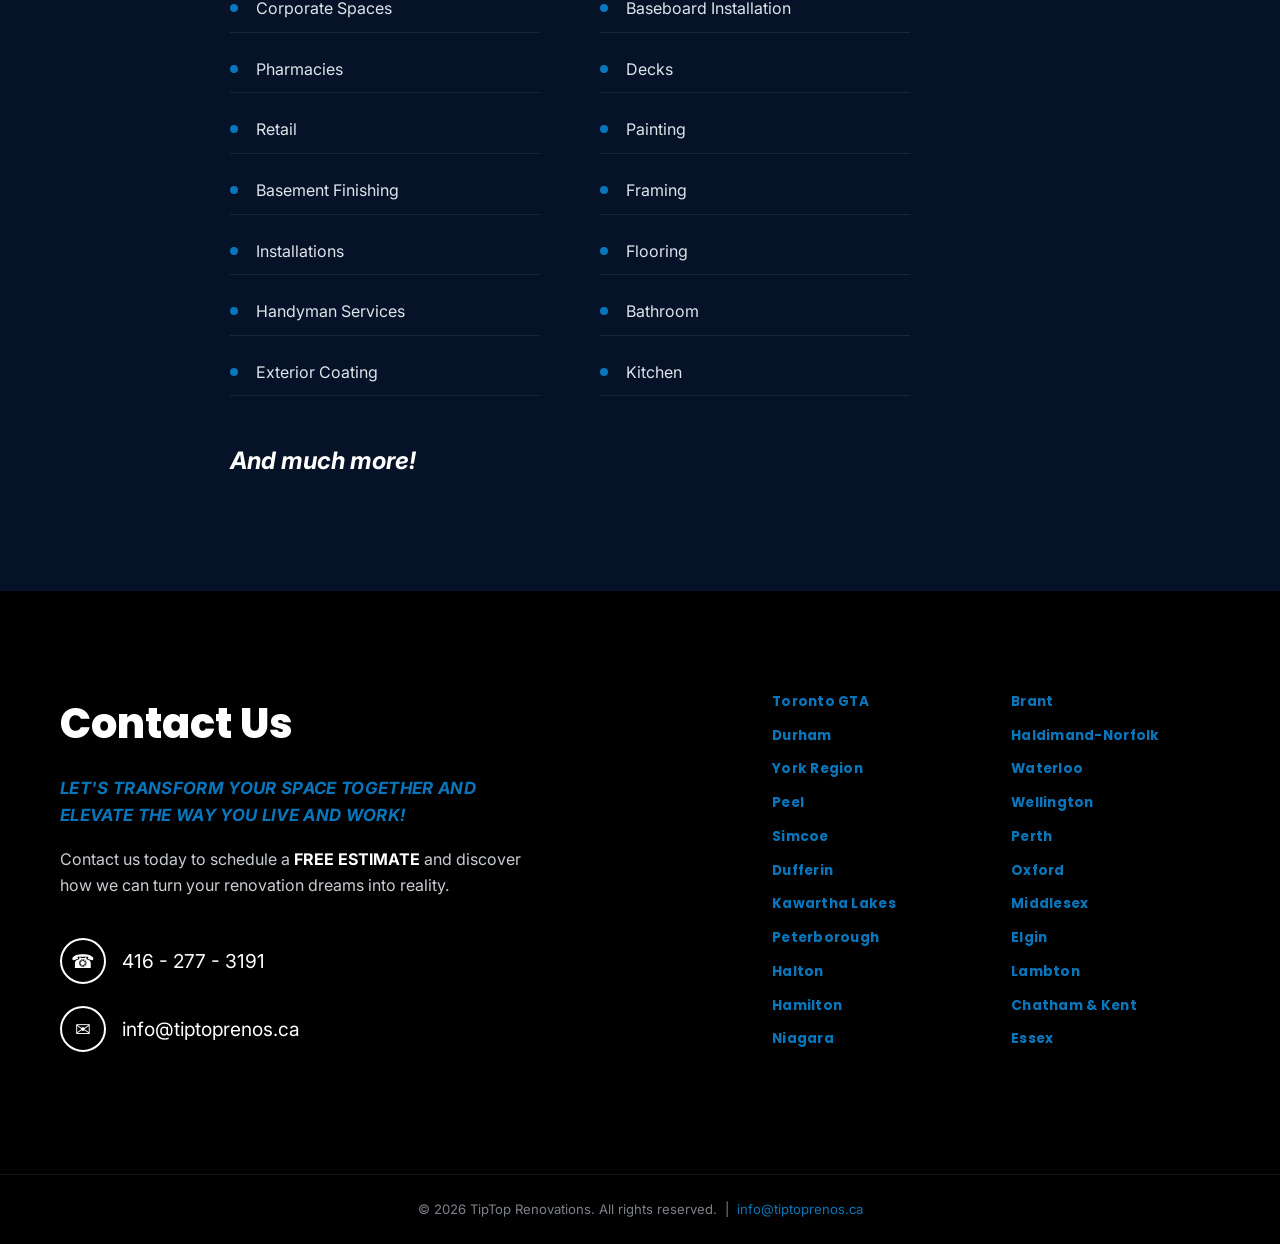
==== commit 9b854108: "Update index.html" ====
--- a/index.html
+++ b/index.html
@@ -87,25 +87,25 @@
   .nav-links a:hover{color:var(--blue);}
   .nav-toggle{display:none; background:none; border:none; font-size:1.6rem; cursor:pointer; color:var(--navy);}
 
-  /* HERO */
-  .hero{
+  /* intro */
+  .intro{
     position:relative;
     min-height:88vh;
     display:flex;
     align-items:center;
-    background-image:linear-gradient(100deg, rgba(6,18,40,0.82) 0%, rgba(6,18,40,0.62) 32%, rgba(6,18,40,0.18) 58%, rgba(6,18,40,0.05) 75%), url('/hero_bg.jpg');
+    background-image:linear-gradient(100deg, rgba(6,18,40,0.82) 0%, rgba(6,18,40,0.62) 32%, rgba(6,18,40,0.18) 58%, rgba(6,18,40,0.05) 75%), url('intro.jpg');
     background-size:cover;
     background-position:center;
     color:var(--white);
   }
-  .hero-inner{max-width:640px; padding:80px 40px;}
-  .hero h1{
+  .intro-inner{max-width:640px; padding:80px 40px;}
+  .intro h1{
     font-size:clamp(2.4rem, 5vw, 3.6rem);
     font-weight:800;
     line-height:1.12;
     margin-bottom:26px;
   }
-  .hero p{
+  .intro p{
     font-size:1.08rem;
     color:#dfe4ea;
     margin-bottom:34px;
@@ -230,7 +230,7 @@
 
 <header>
   <nav>
-    <a href="#" class="logo"><img src="/logo.png" alt="TipTop Renovations logo"></a>
+    <a href="#" class="logo"><img src="logo.png" alt="TipTop Renovations logo"></a>
     <button class="nav-toggle" aria-label="Toggle navigation">&#9776;</button>
     <ul class="nav-links" id="navLinks">
       <li><a href="#about">About Us</a></li>
@@ -252,7 +252,7 @@
 </section>
 
 <section class="split" id="about">
-  <div class="media" style="background-image:url('/about_kitchen.jpg')"></div>
+  <div class="media" style="background-image:url('about_kitchen.jpg')"></div>
   <div class="content">
     <p class="eyebrow" style="color:var(--navy); font-style:normal; font-size:.85rem; letter-spacing:.1em; text-transform:uppercase; font-weight:700;">About Us</p>
     <h2>Elevating Properties,<br>Building Dreams!</h2>
@@ -270,15 +270,15 @@
     <p>We understand that your space is a reflection of your personality, your brand, and your aspirations, and we're dedicated to delivering results that not only meet but exceed your desires.</p>
     <a href="#contact" class="btn" style="background:var(--blue); border-color:var(--blue);">Get a Free Estimate</a>
   </div>
-  <div class="media" style="background-image:url('/mission_chair.jpg')"></div>
+  <div class="media" style="background-image:url('mission_chair.jpg')"></div>
 </section>
 
 <section class="why" id="why">
   <div class="container">
     <div class="photo-row">
-      <img src="/why1.jpg" alt="Renovated kitchen">
-      <img src="/why2.jpg" alt="Commercial lobby renovation">
-      <img src="/why3.jpg" alt="Renovated bathroom">
+      <img src="why1.jpg" alt="Renovated kitchen">
+      <img src="why2.jpg" alt="Commercial lobby renovation">
+      <img src="why3.jpg" alt="Renovated bathroom">
     </div>
     <h2>Why Choose Us</h2>
     <div class="why-grid">
@@ -303,9 +303,9 @@
       </div>
     </div>
     <div class="photo-row" style="margin-top:60px; margin-bottom:0;">
-      <img src="/why4.jpg" alt="Modern office renovation">
-      <img src="/why5.jpg" alt="Renovated kitchen with island">
-      <img src="/why6.jpg" alt="Renovated living room">
+      <img src="why4.jpg" alt="Modern office renovation">
+      <img src="why5.jpg" alt="Renovated kitchen with island">
+      <img src="why6.jpg" alt="Renovated living room">
     </div>
   </div>
 </section>
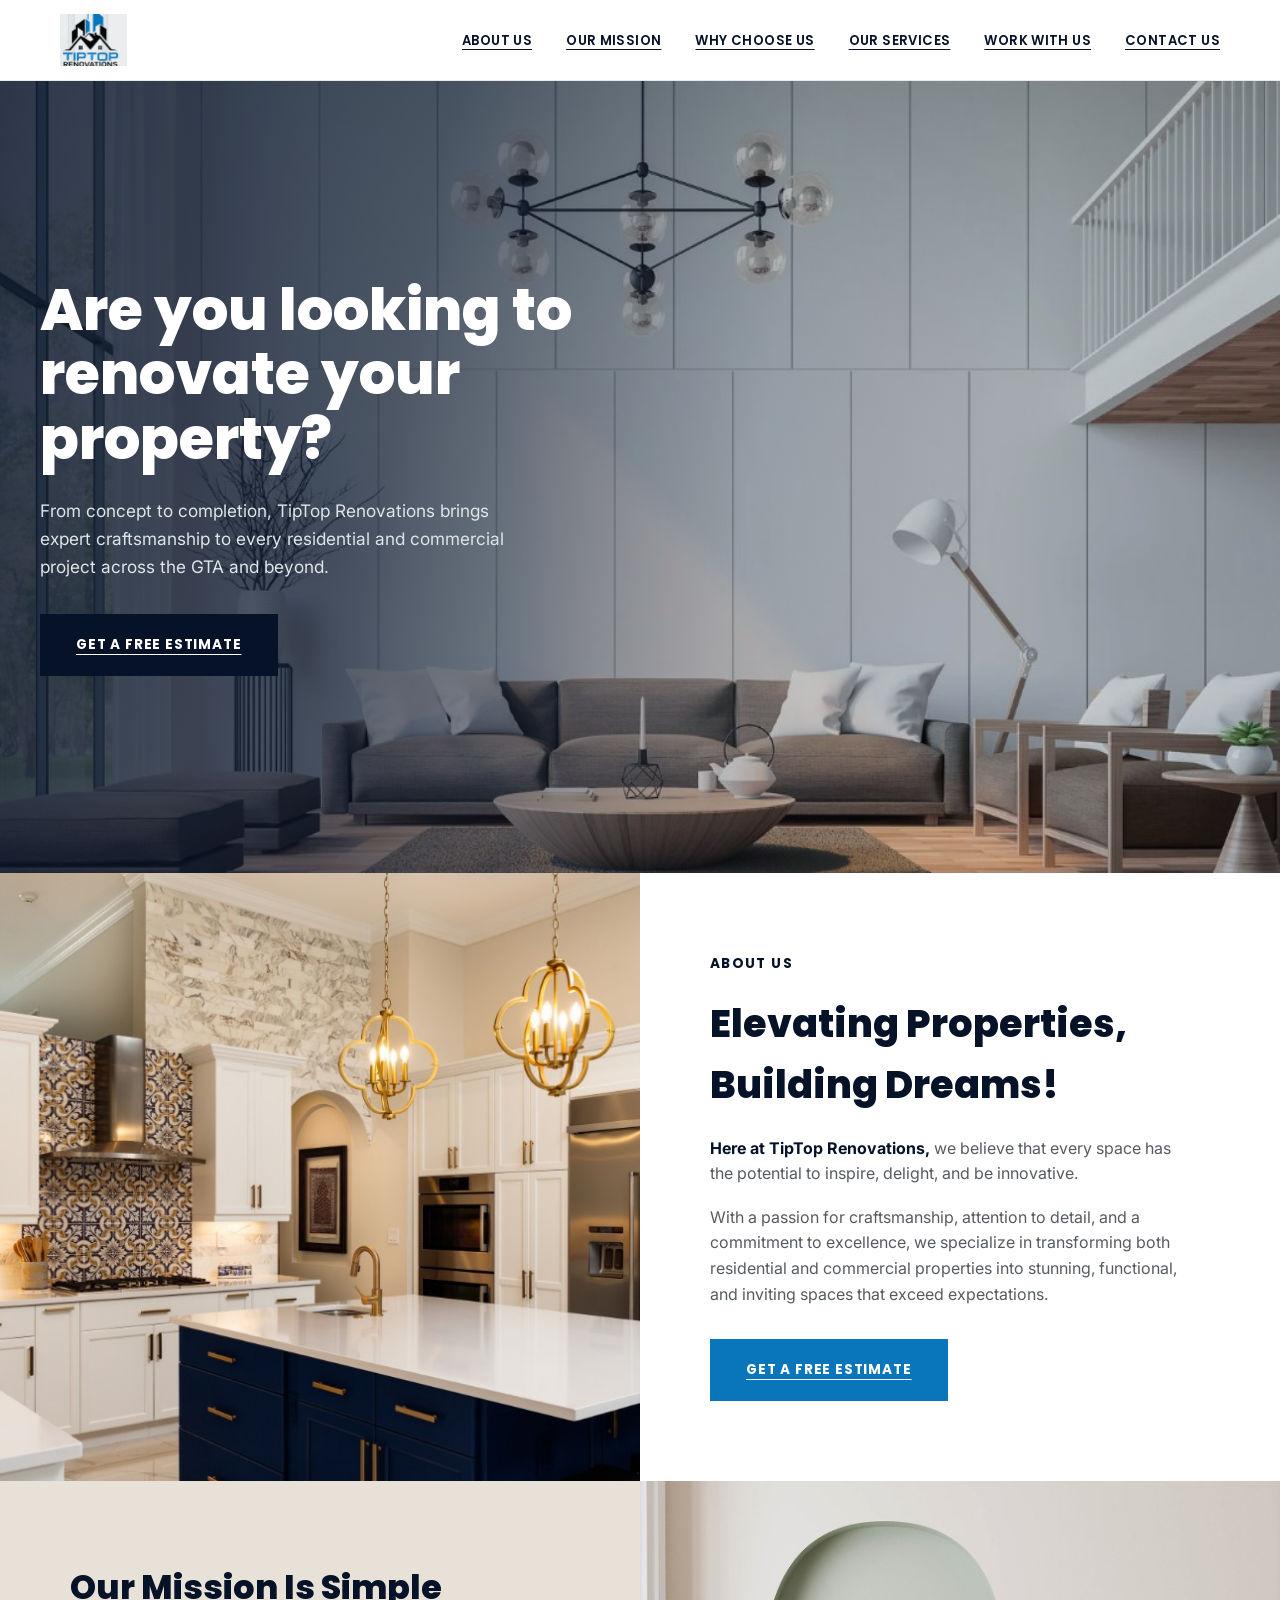
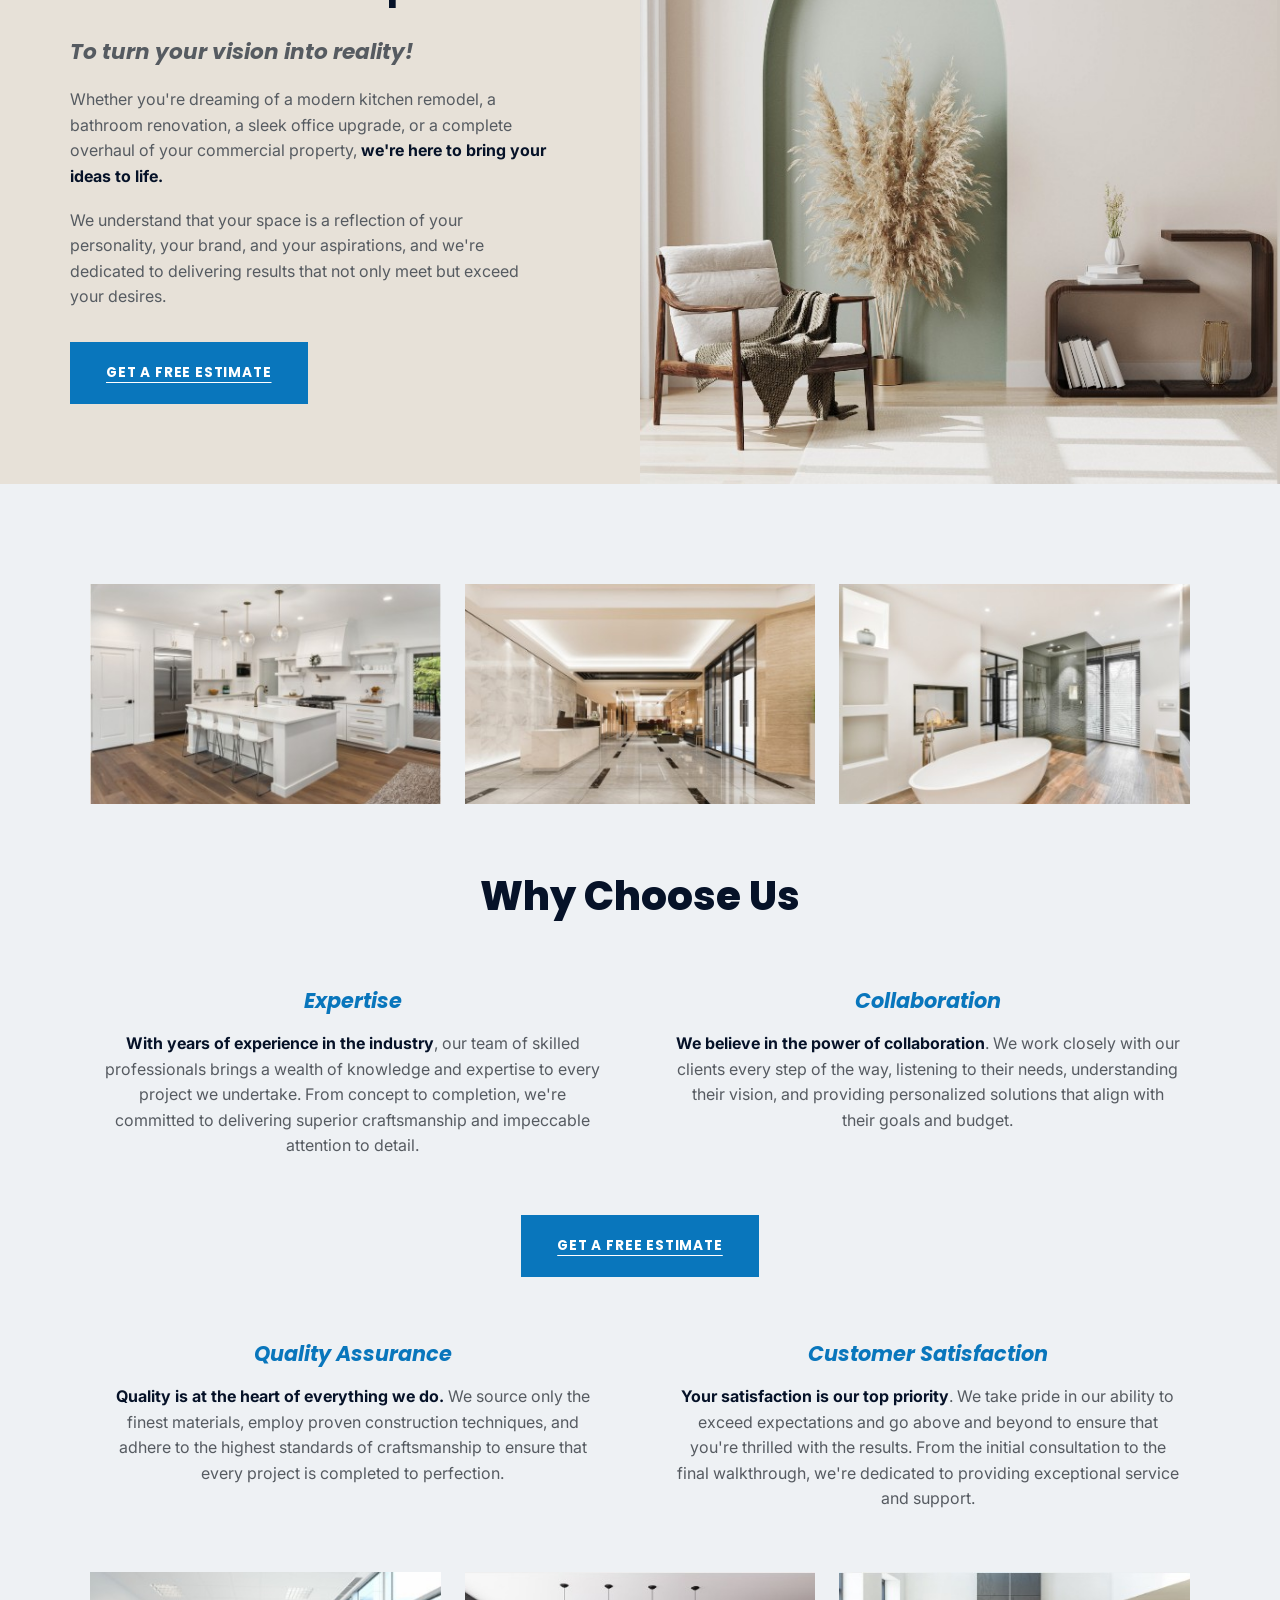
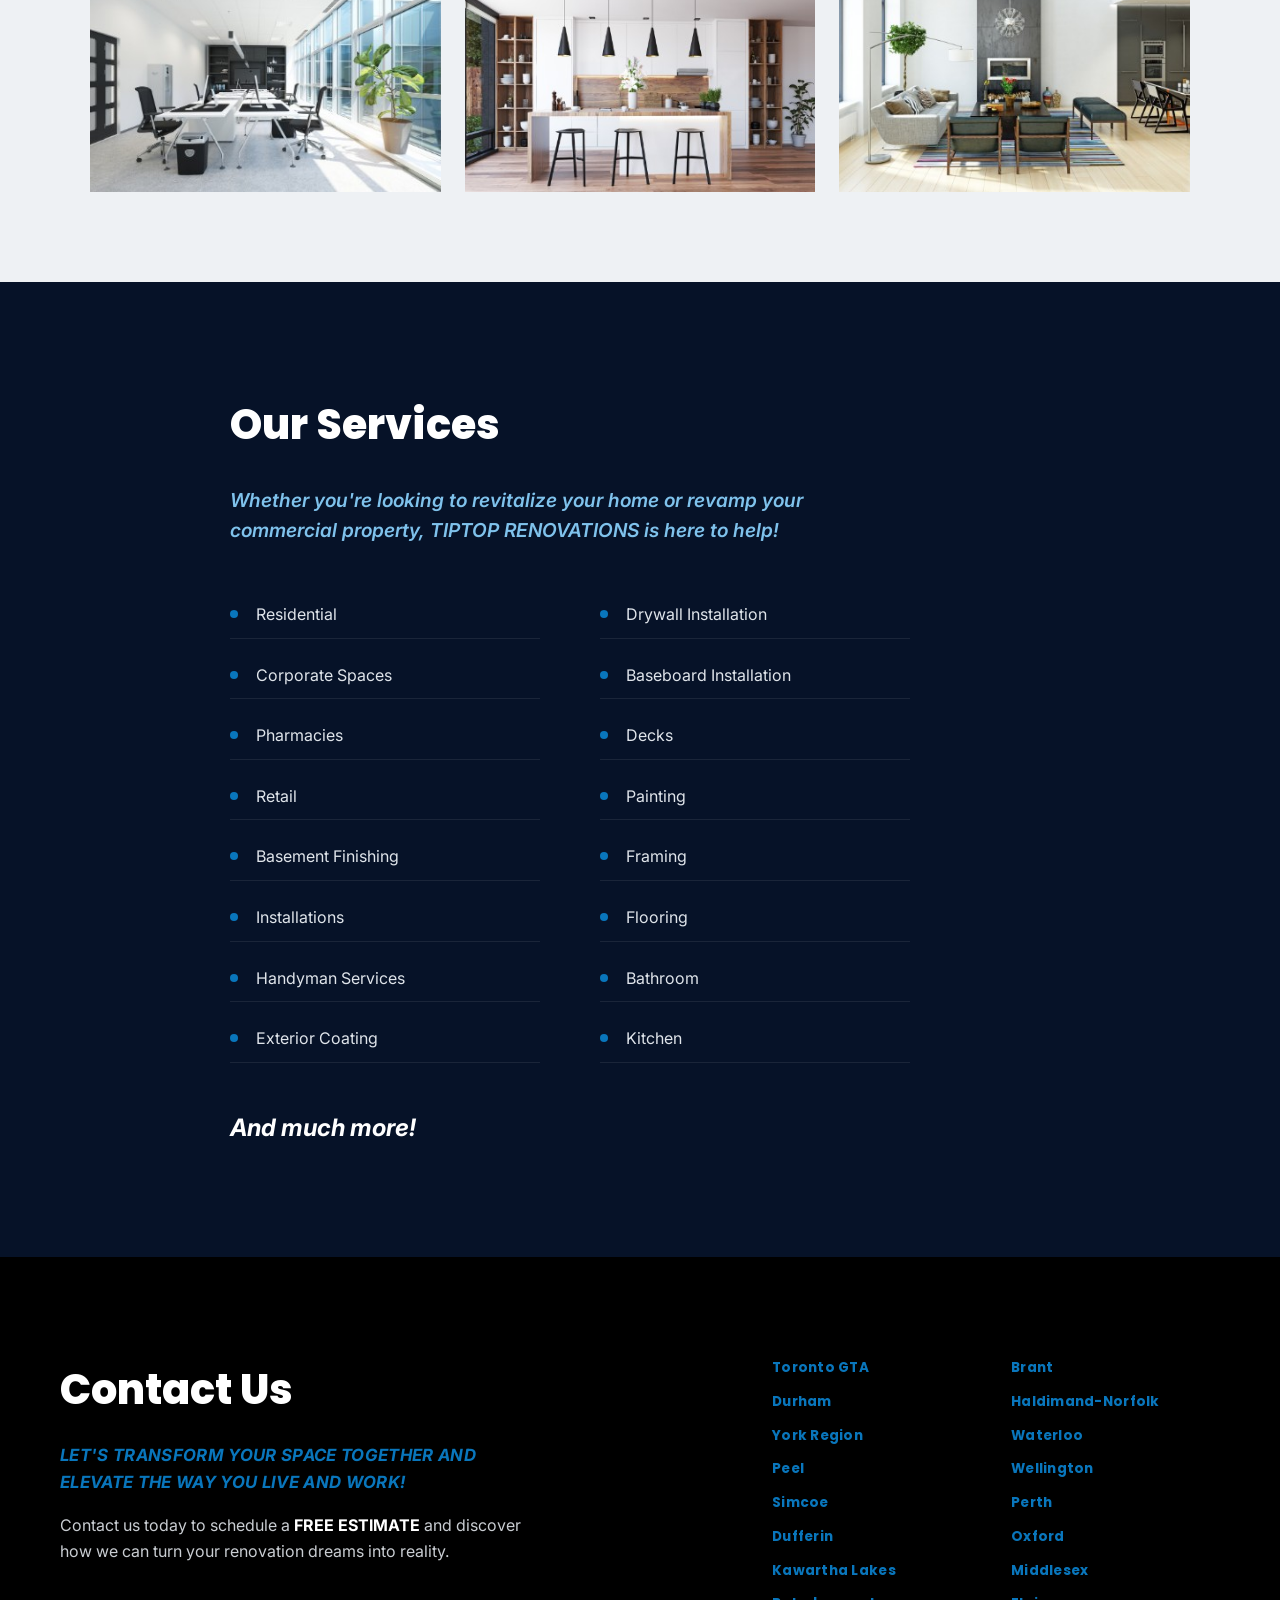
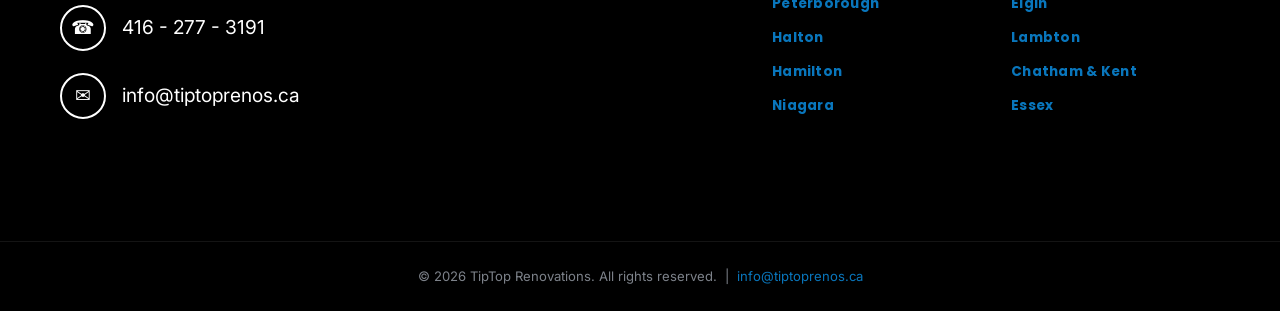
==== commit b4b8c776: "Update index.html" ====
--- a/index.html
+++ b/index.html
@@ -87,8 +87,8 @@
   .nav-links a:hover{color:var(--blue);}
   .nav-toggle{display:none; background:none; border:none; font-size:1.6rem; cursor:pointer; color:var(--navy);}
 
-  /* intro */
-  .intro{
+  /* HERO */
+  .hero{
     position:relative;
     min-height:88vh;
     display:flex;
@@ -98,14 +98,14 @@
     background-position:center;
     color:var(--white);
   }
-  .intro-inner{max-width:640px; padding:80px 40px;}
-  .intro h1{
+  .hero-inner{max-width:640px; padding:80px 40px;}
+  .hero h1{
     font-size:clamp(2.4rem, 5vw, 3.6rem);
     font-weight:800;
     line-height:1.12;
     margin-bottom:26px;
   }
-  .intro p{
+  .hero p{
     font-size:1.08rem;
     color:#dfe4ea;
     margin-bottom:34px;
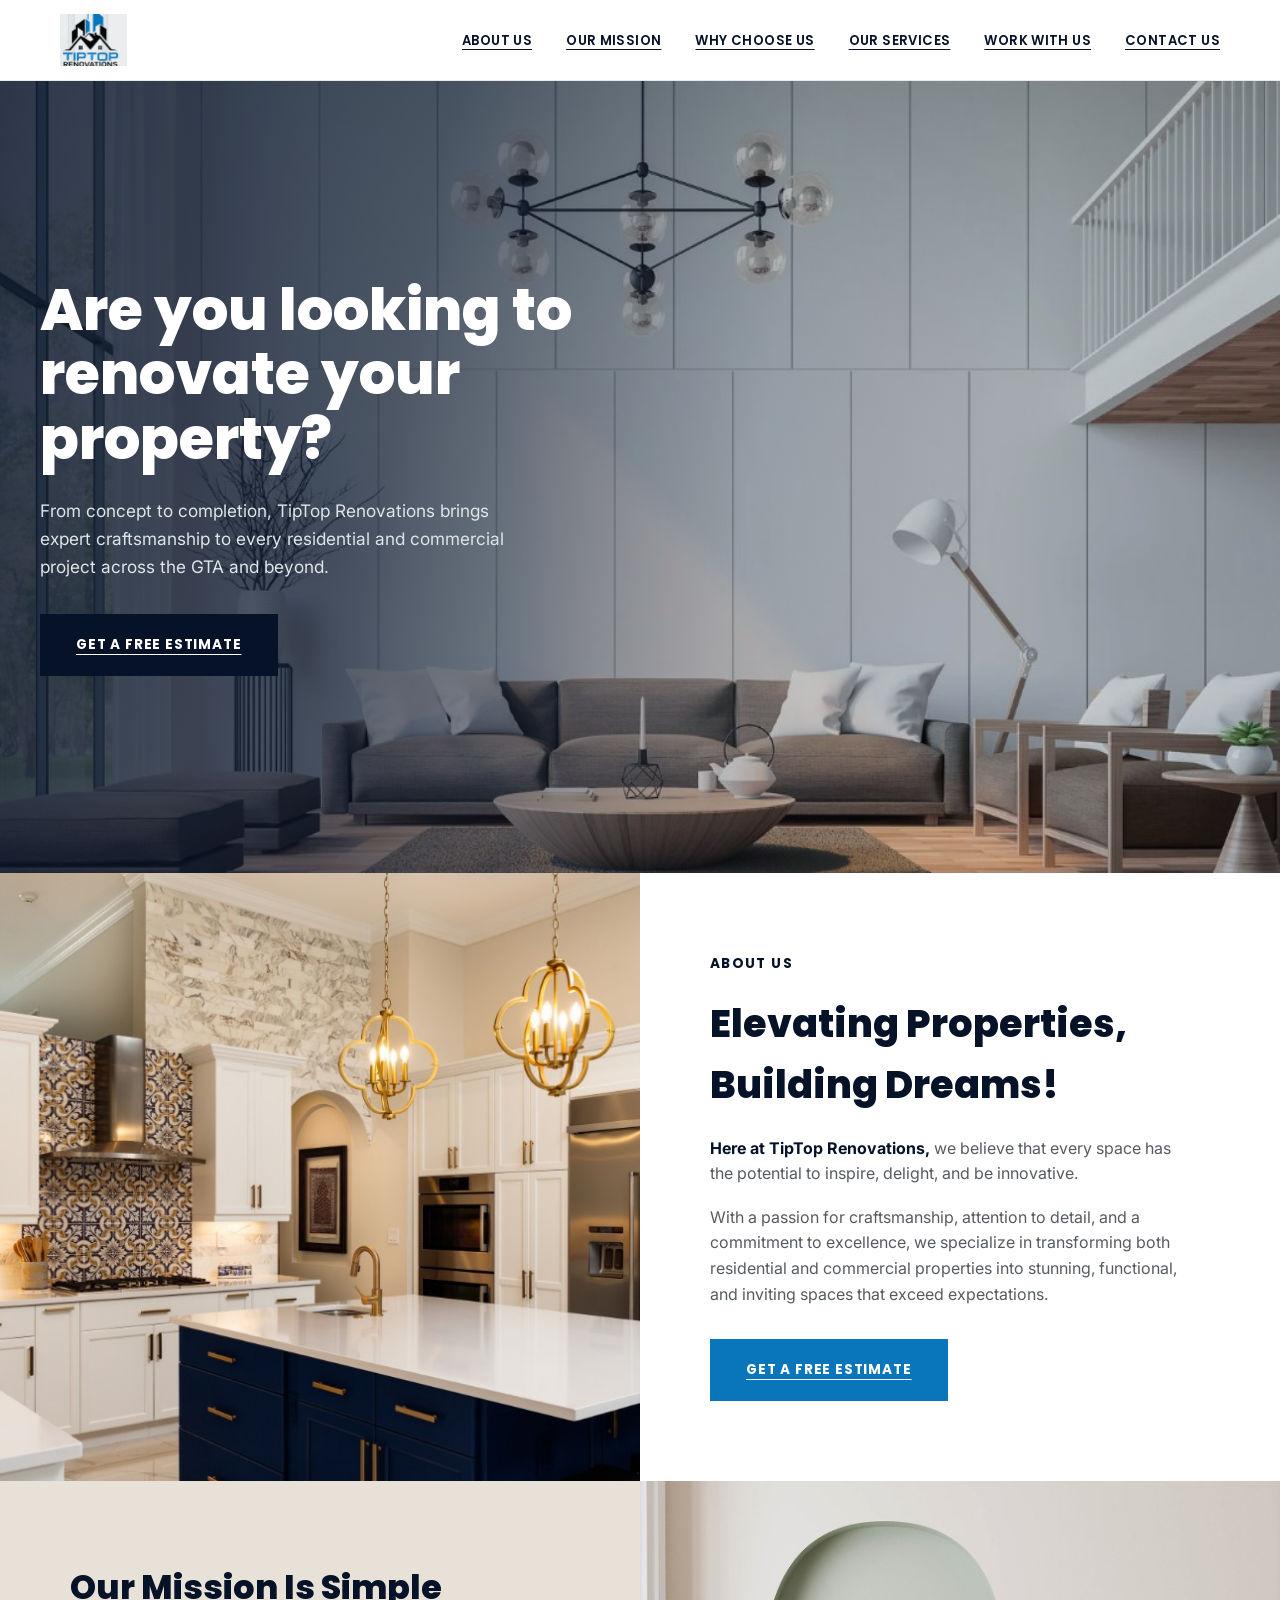
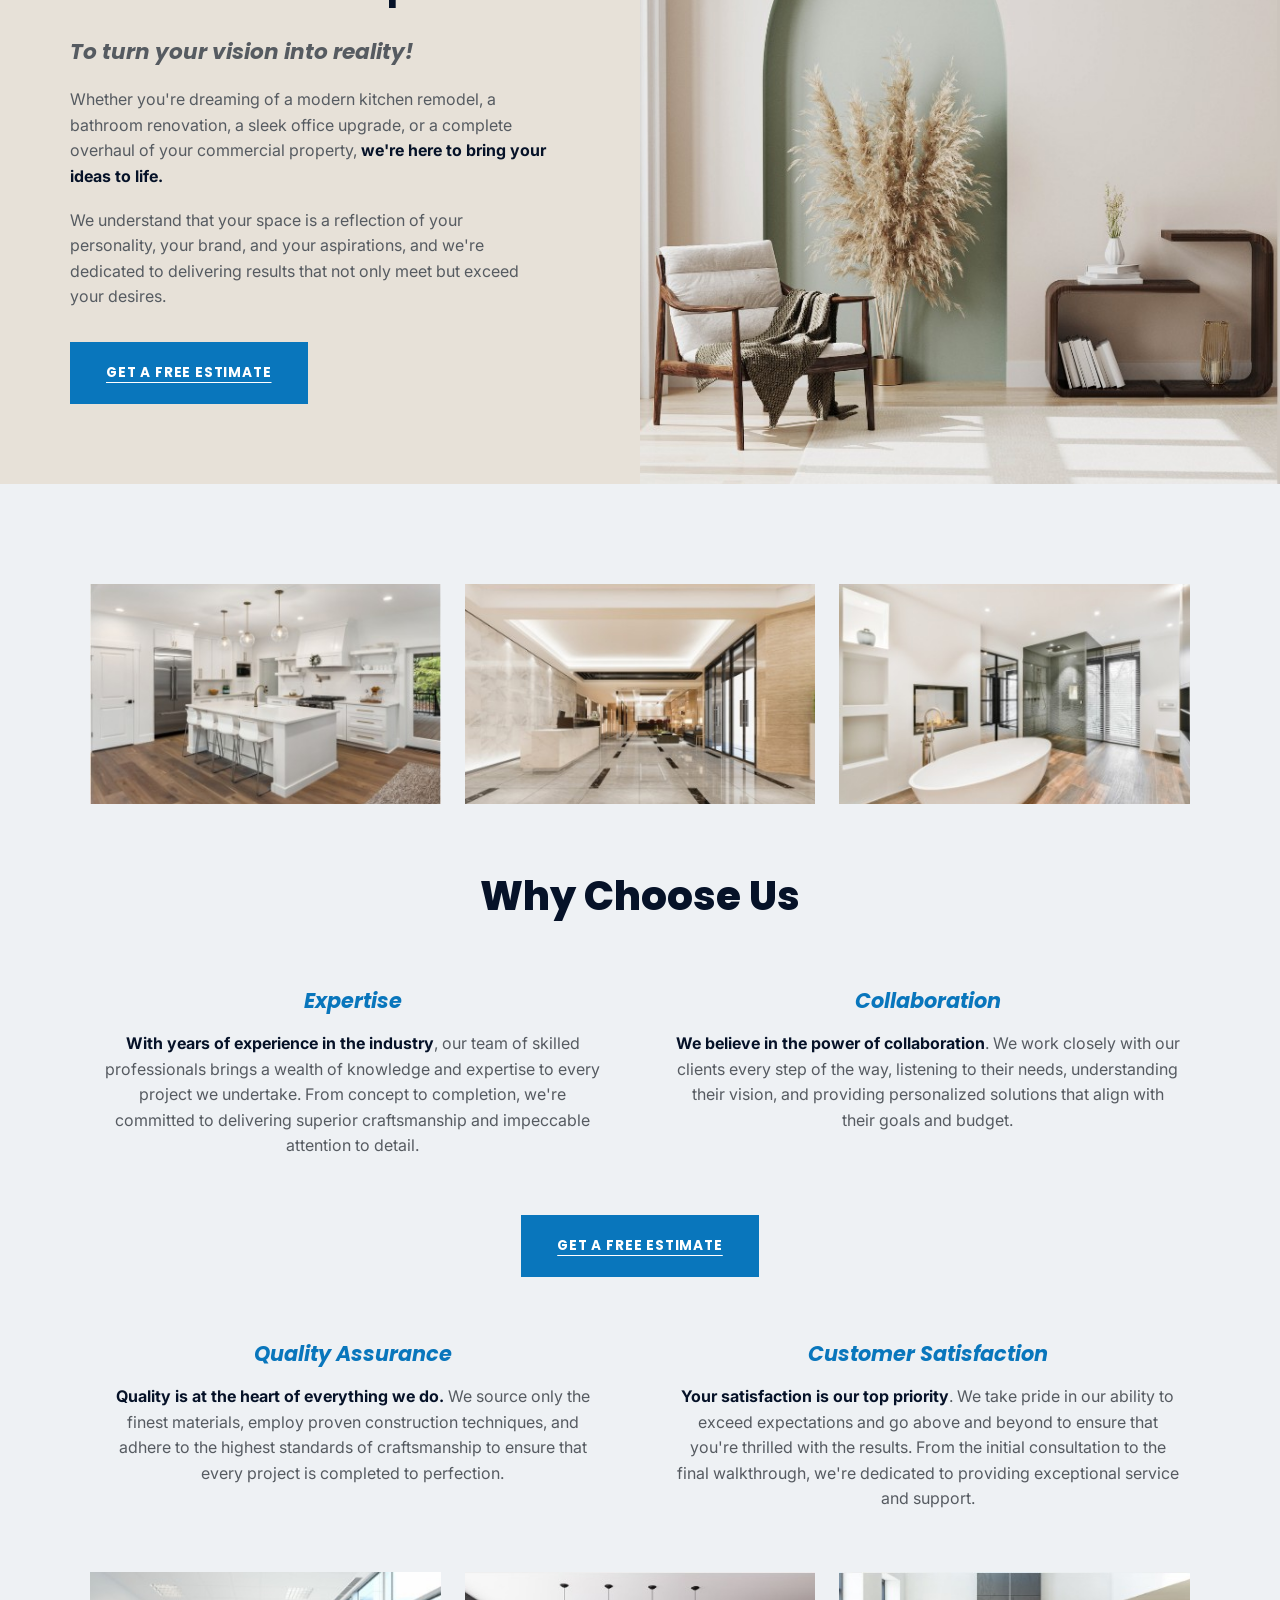
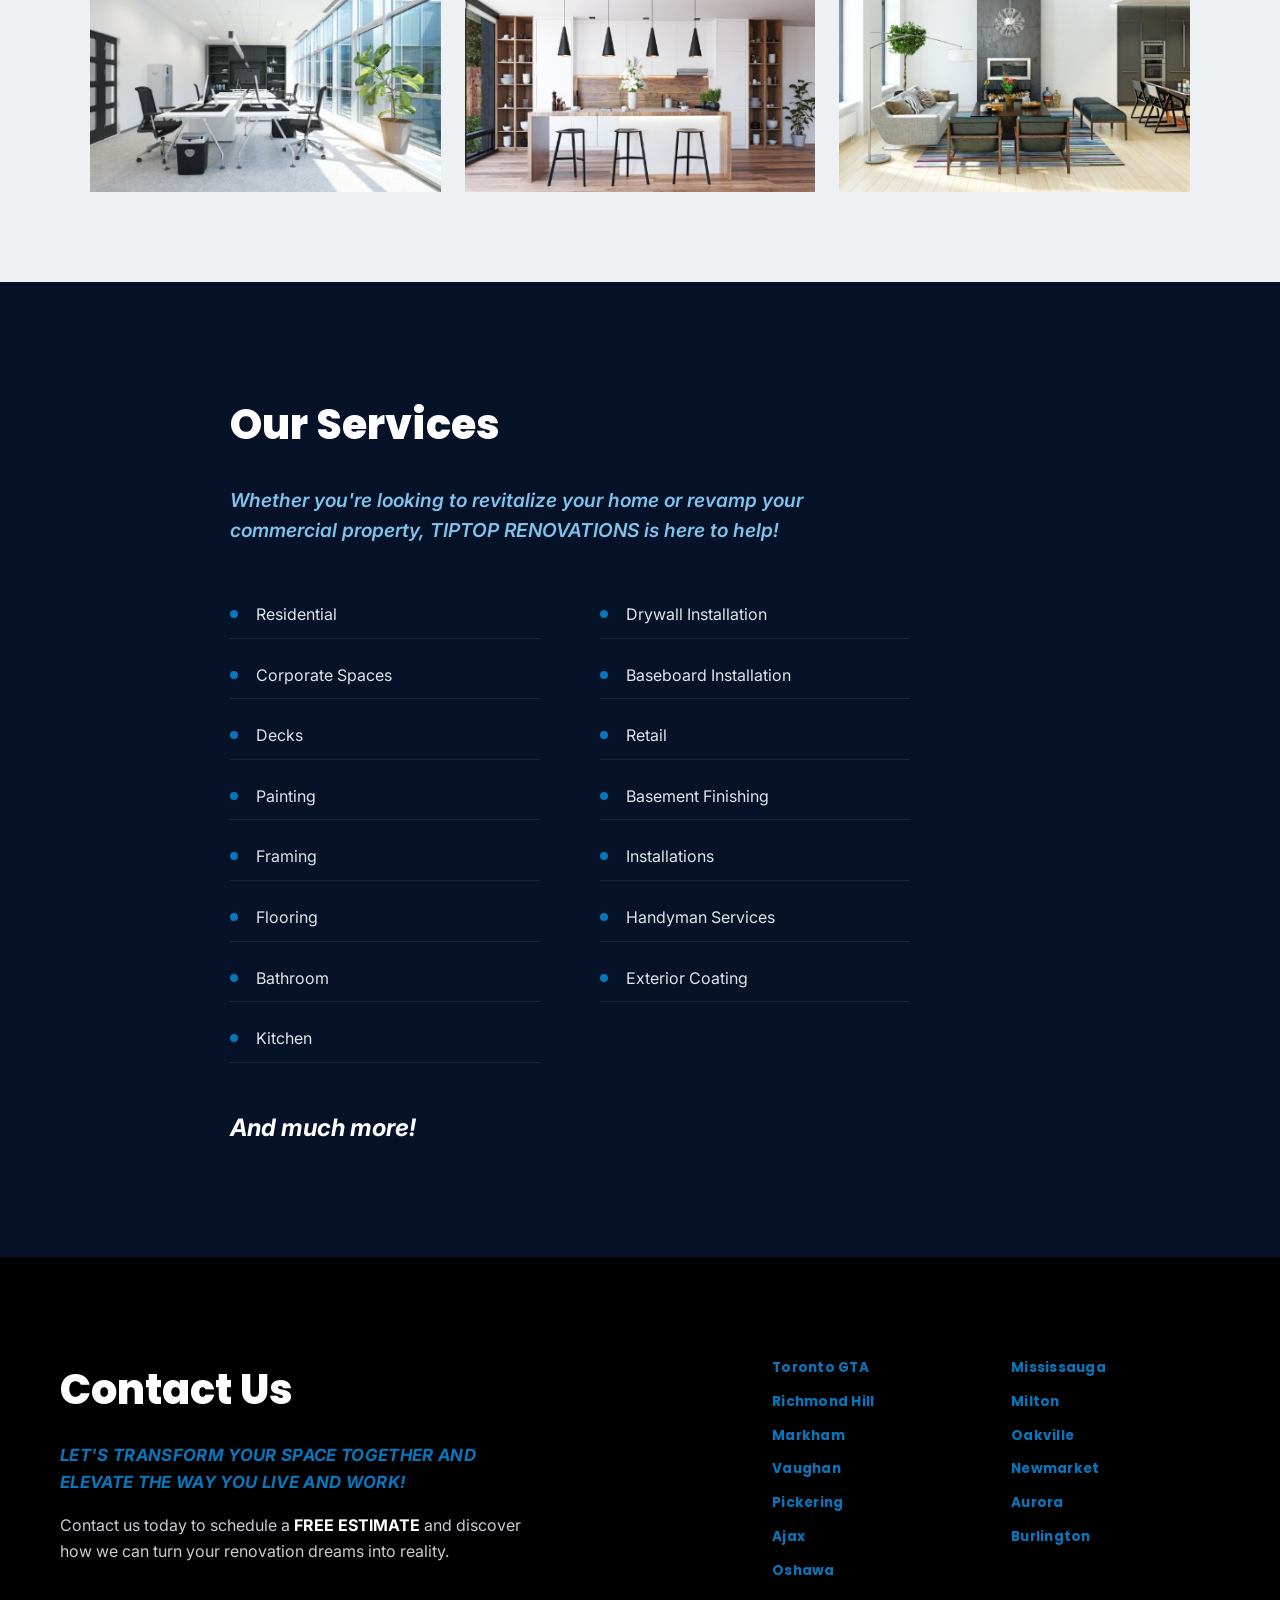
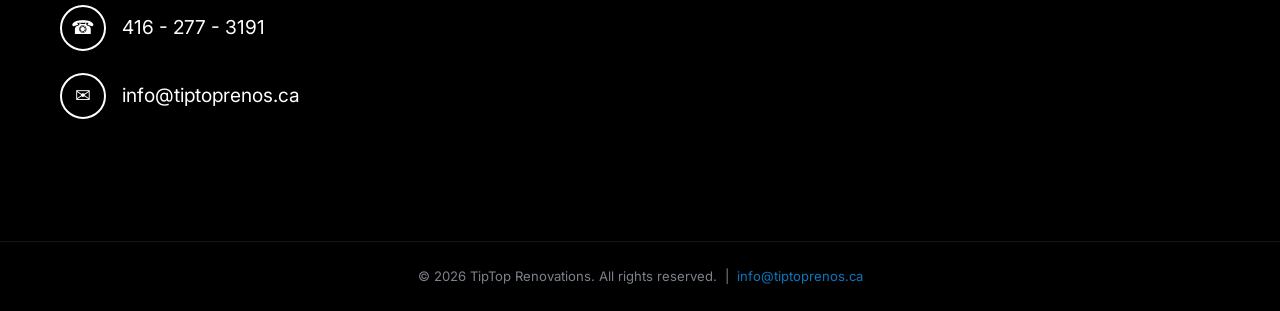
==== commit f5ceeb4a: "Update index.html" ====
--- a/index.html
+++ b/index.html
@@ -319,7 +319,6 @@
       <li>Drywall Installation</li>
       <li>Corporate Spaces</li>
       <li>Baseboard Installation</li>
-      <li>Pharmacies</li>
       <li>Decks</li>
       <li>Retail</li>
       <li>Painting</li>
@@ -353,27 +352,18 @@
     </div>
     <ul class="regions">
       <li>Toronto GTA</li>
-      <li>Durham</li>
-      <li>York Region</li>
-      <li>Peel</li>
-      <li>Simcoe</li>
-      <li>Dufferin</li>
-      <li>Kawartha Lakes</li>
-      <li>Peterborough</li>
-      <li>Halton</li>
-      <li>Hamilton</li>
-      <li>Niagara</li>
-      <li>Brant</li>
-      <li>Haldimand-Norfolk</li>
-      <li>Waterloo</li>
-      <li>Wellington</li>
-      <li>Perth</li>
-      <li>Oxford</li>
-      <li>Middlesex</li>
-      <li>Elgin</li>
-      <li>Lambton</li>
-      <li>Chatham &amp; Kent</li>
-      <li>Essex</li>
+      <li>Richmond Hill</li>
+      <li>Markham</li>
+      <li>Vaughan</li>
+      <li>Pickering</li>
+      <li>Ajax</li>
+      <li>Oshawa</li>
+      <li>Mississauga</li>
+      <li>Milton</li>
+      <li>Oakville</li>
+      <li>Newmarket</li>
+      <li>Aurora</li>
+      <li>Burlington</li>
     </ul>
   </div>
 </section>
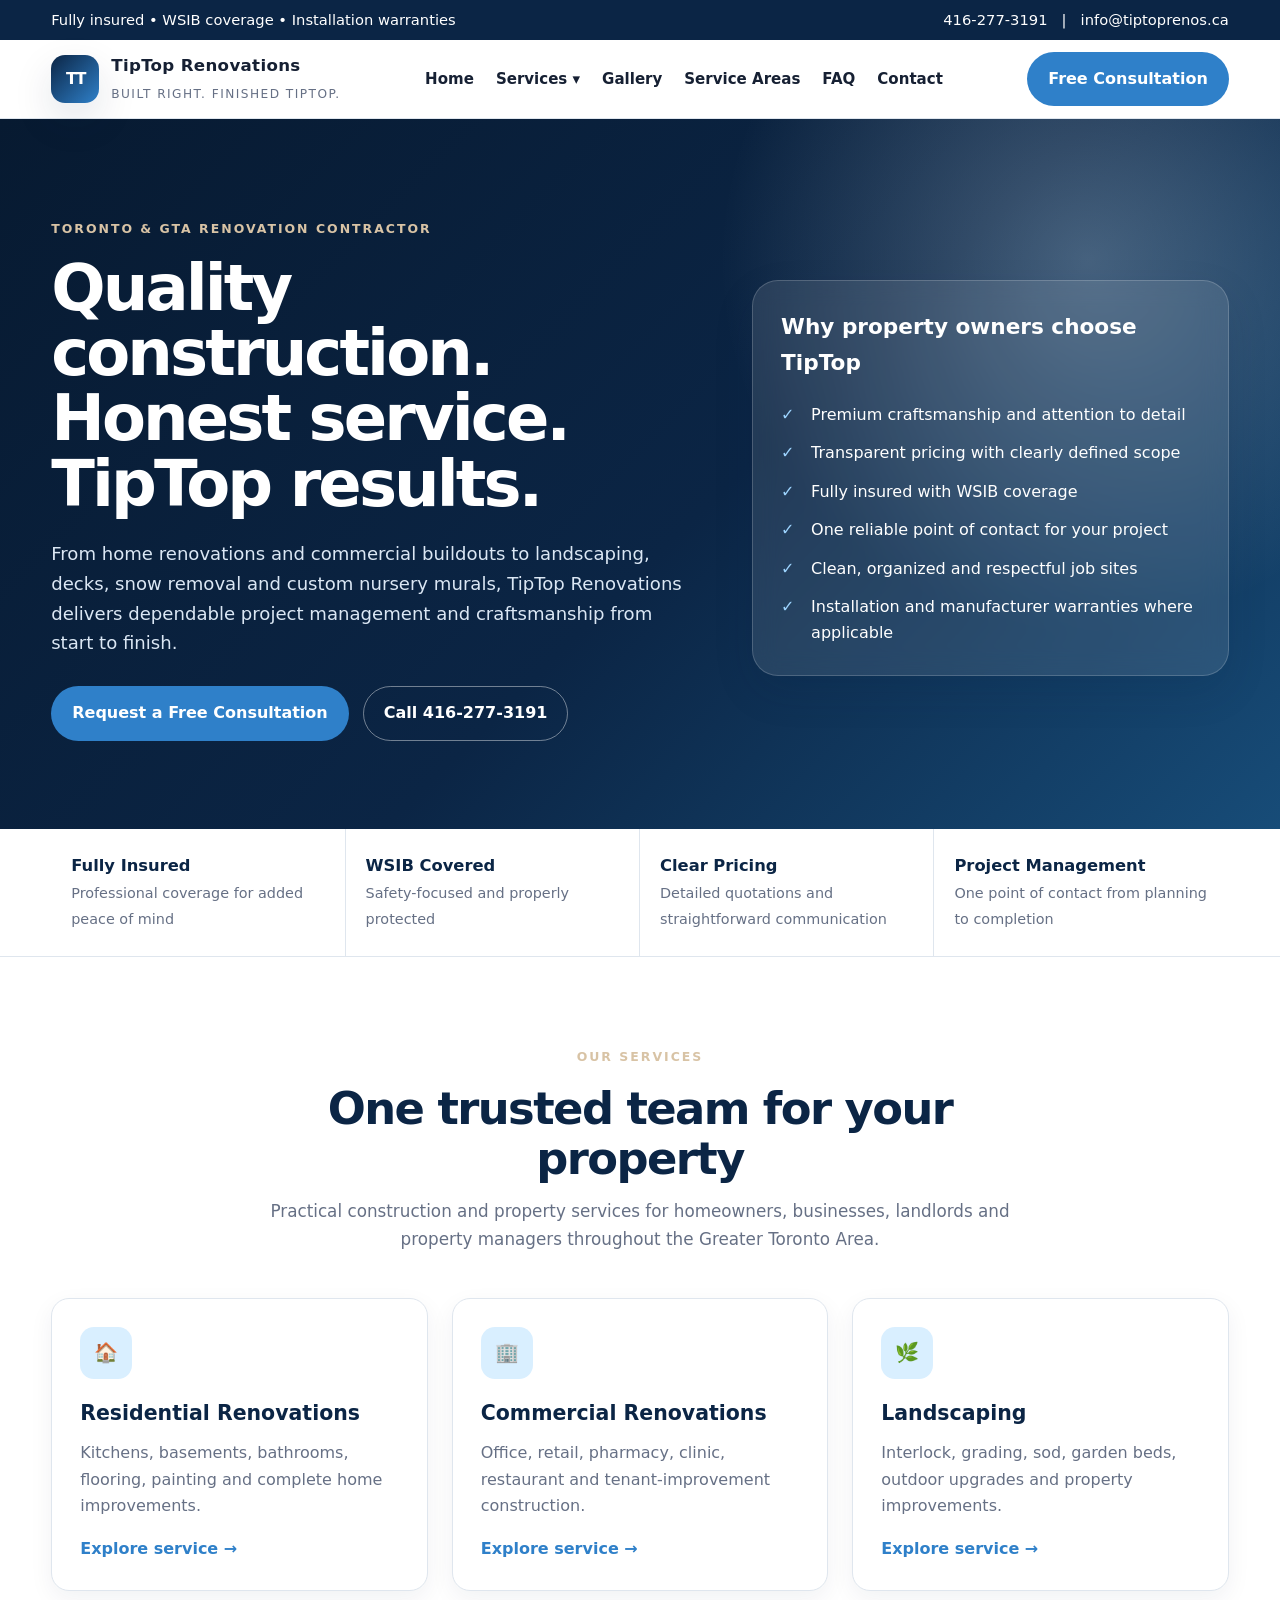
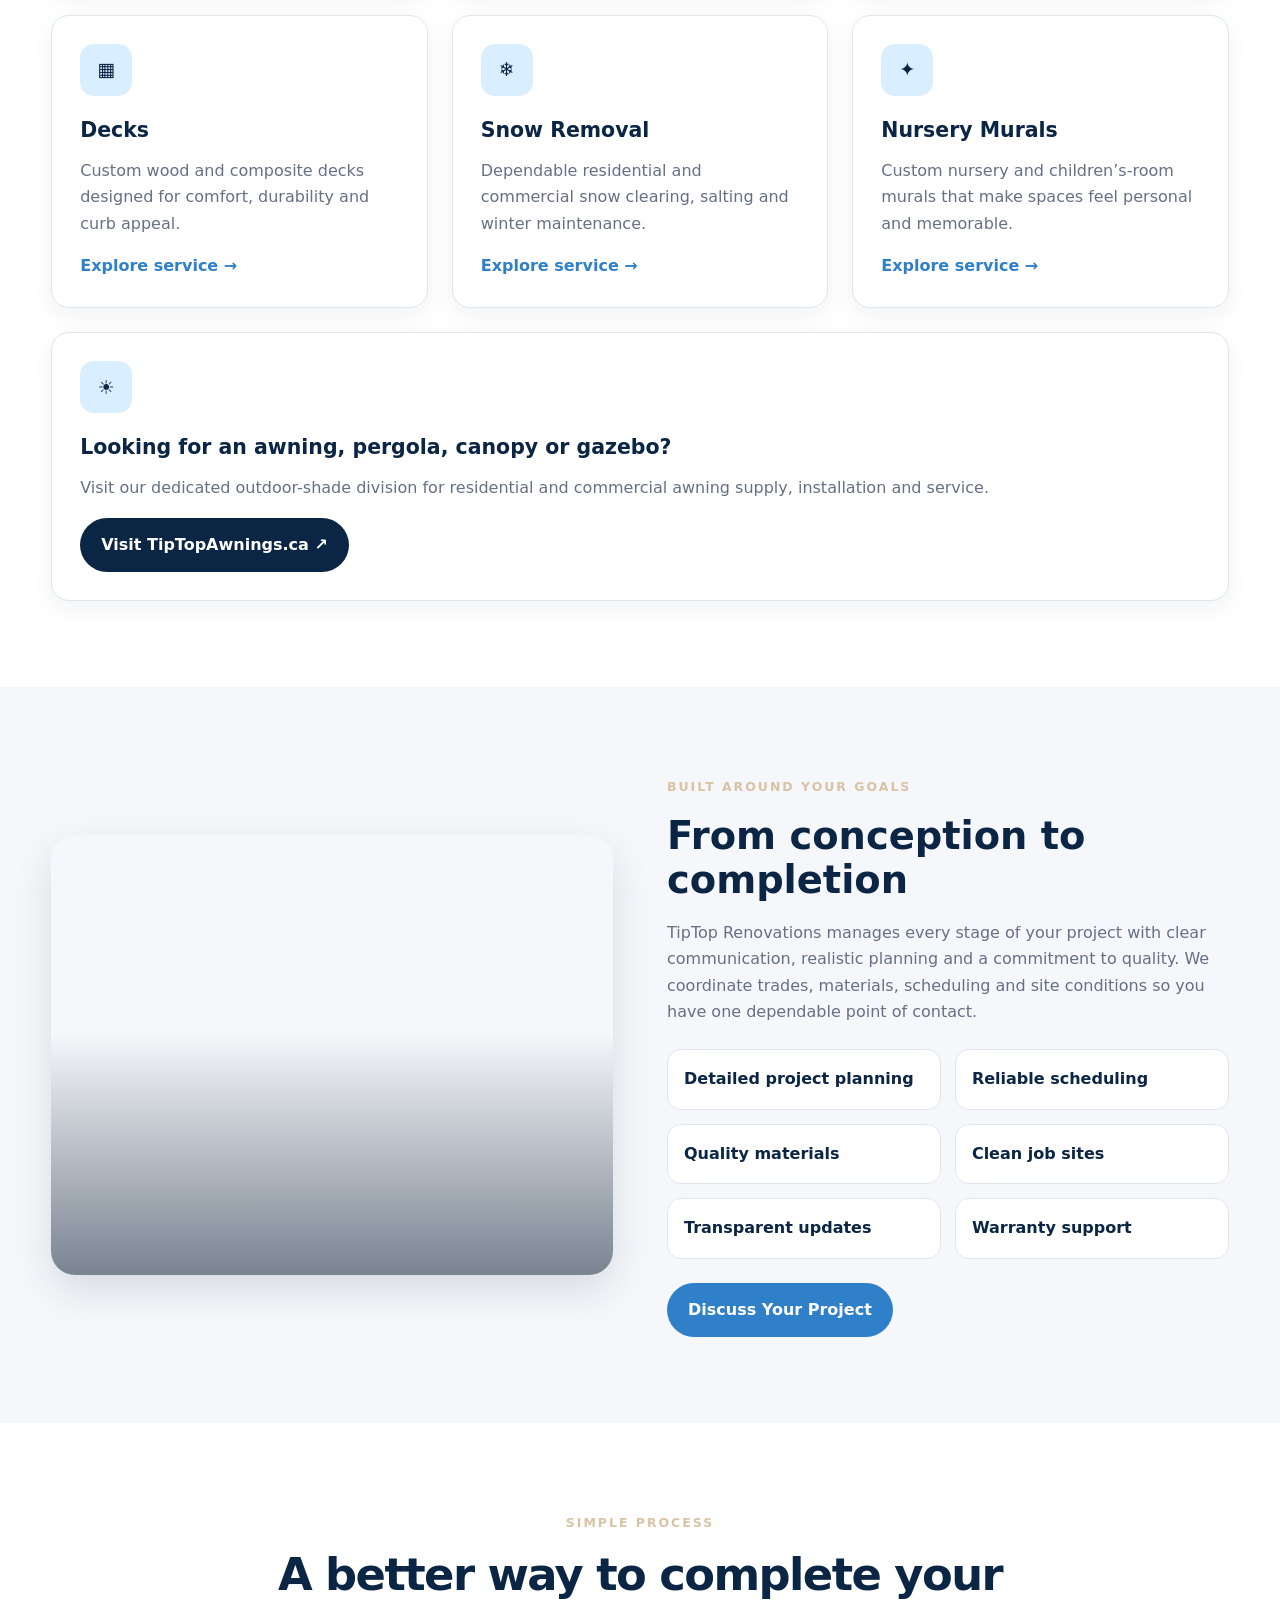
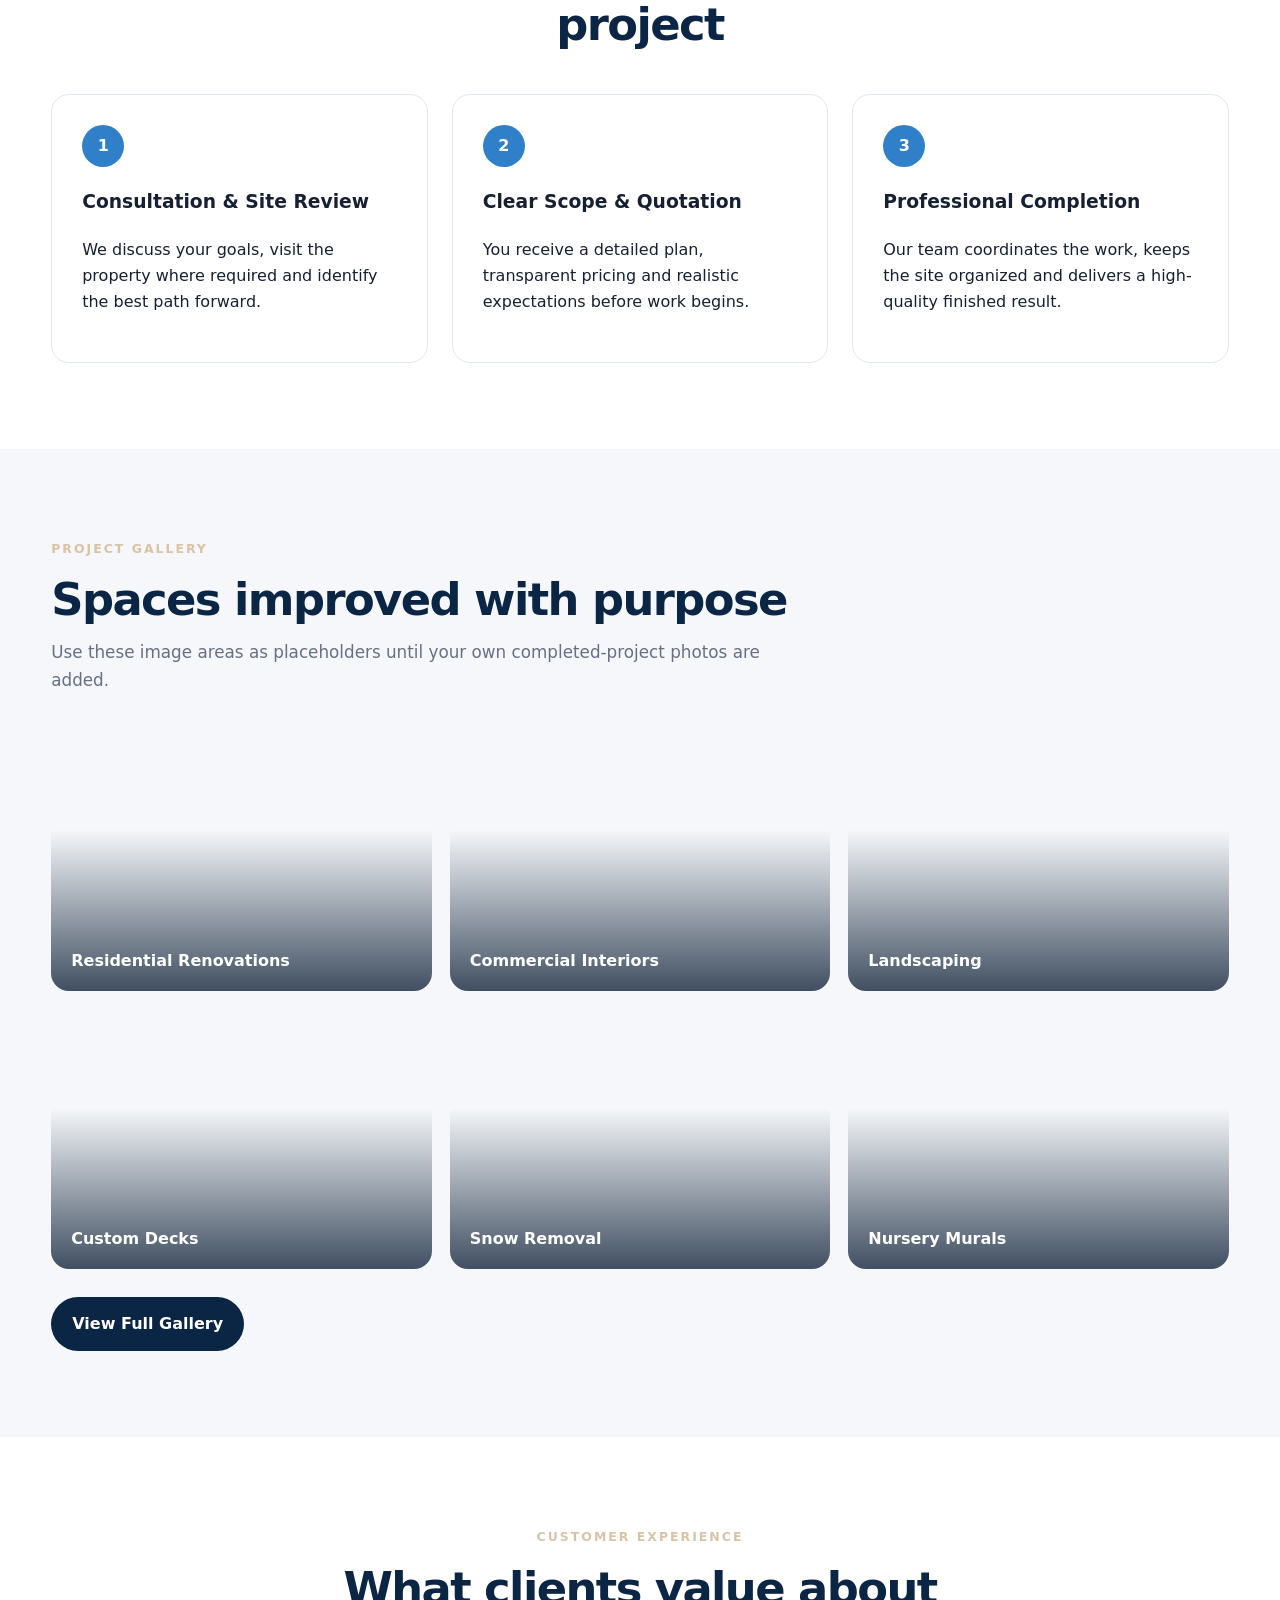
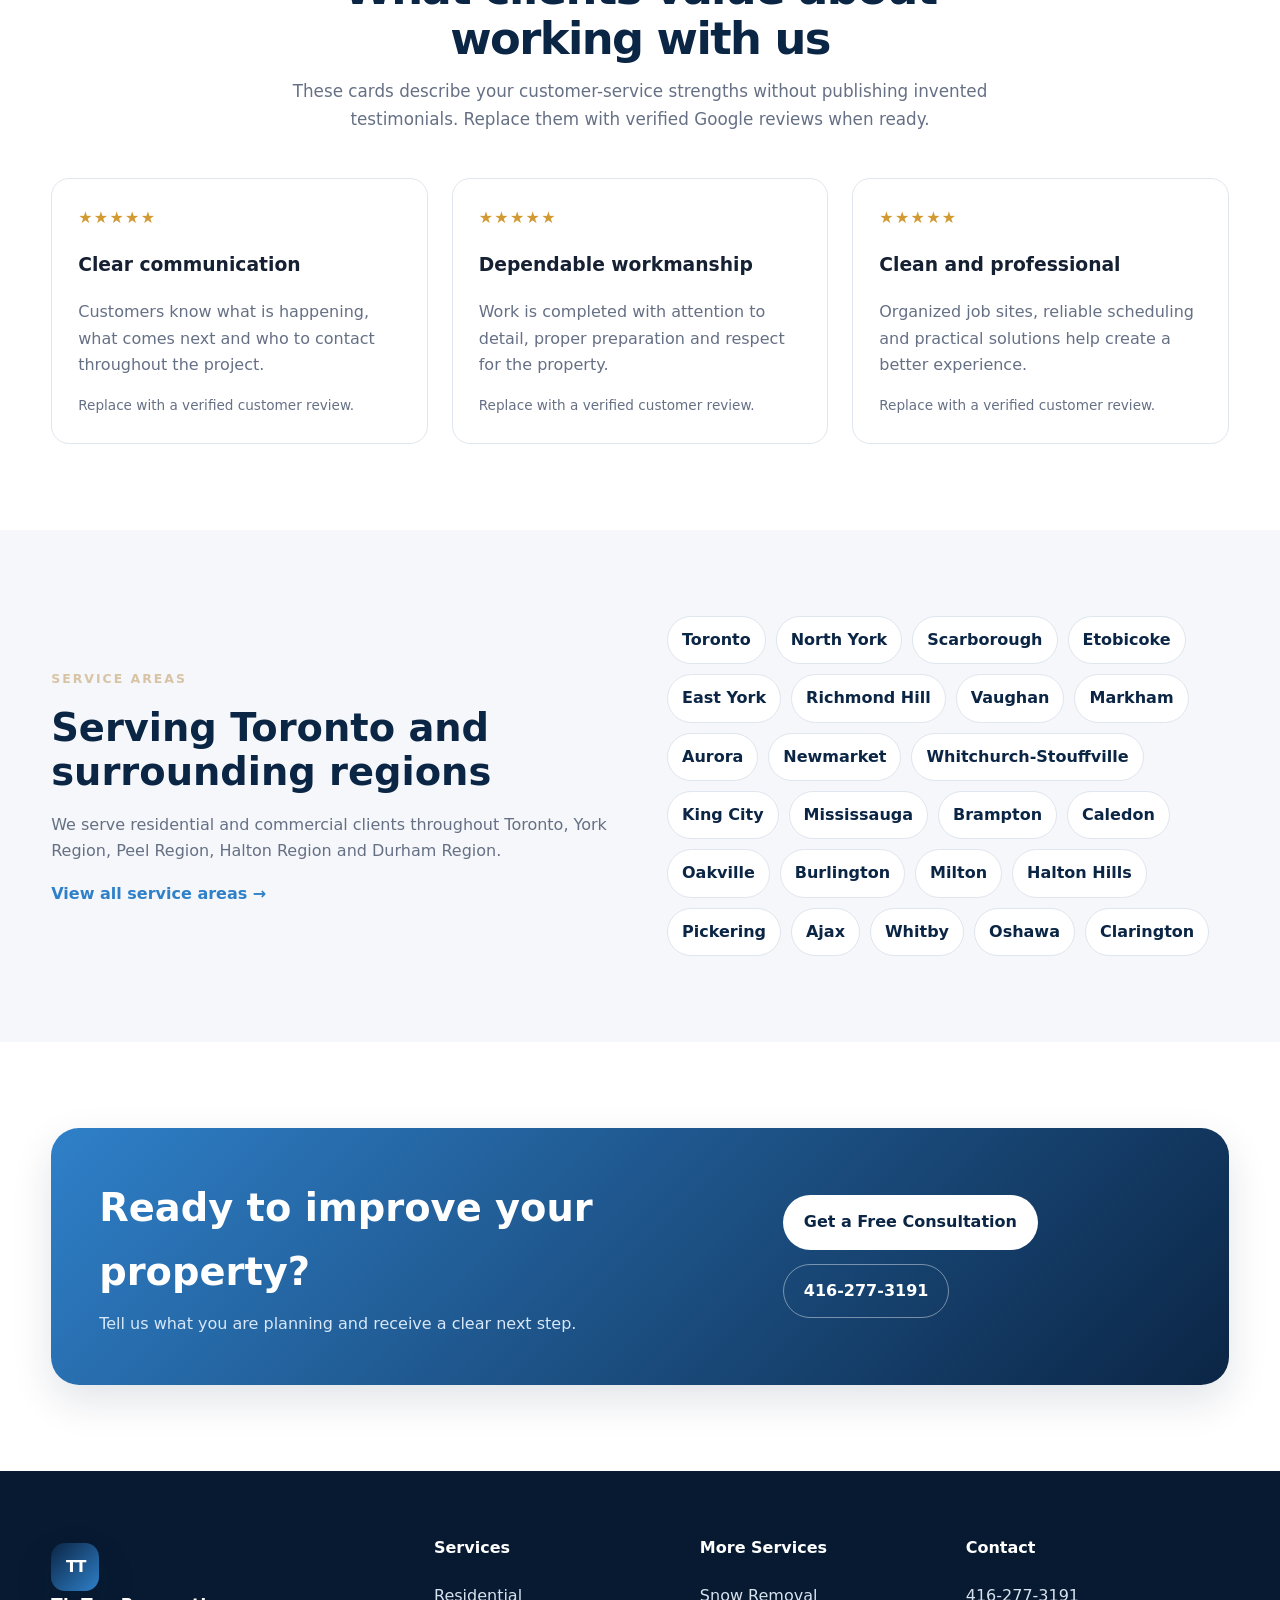
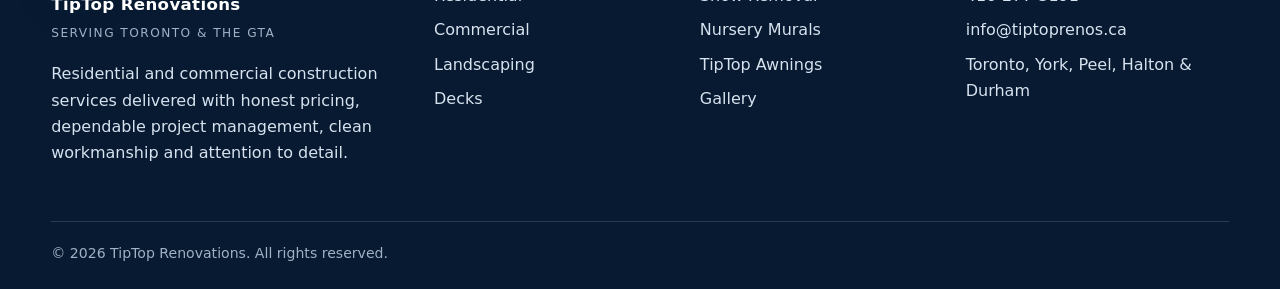
==== commit e5b1c7c9: "Add files via upload" ====
--- a/index.html
+++ b/index.html
@@ -1,381 +1,161 @@
-<!DOCTYPE html>
-<html lang="en">
+<!doctype html>
+<html lang="en-CA">
 <head>
-<meta charset="UTF-8">
-<meta name="viewport" content="width=device-width, initial-scale=1.0">
-<title>TipTop Renovations | Renovation &amp; Construction Experts</title>
-<link rel="preconnect" href="https://fonts.googleapis.com">
-<link href="https://fonts.googleapis.com/css2?family=Poppins:ital,wght@0,500;0,600;0,700;0,800;1,600;1,700&family=Inter:wght@400;500;600&display=swap" rel="stylesheet">
-<style>
-  :root{
-    --navy:#061228;
-    --blue:#0976bc;
-    --blue-dark:#065f99;
-    --bg-tint:#eef1f4;
-    --cream:#e7e1d8;
-    --text-gray:#565b61;
-    --white:#ffffff;
-  }
-  *{box-sizing:border-box; margin:0; padding:0;}
-  html{scroll-behavior:smooth;}
-  body{
-    font-family:'Inter', sans-serif;
-    color:var(--navy);
-    line-height:1.6;
-    background:var(--white);
-  }
-  h1,h2,h3,.brand{font-family:'Poppins', sans-serif;}
-  img{display:block; max-width:100%;}
-  a{text-decoration:none; color:inherit;}
-  ul{list-style:none;}
-  .container{max-width:1240px; margin:0 auto; padding:0 40px;}
+<meta charset="utf-8"><meta name="viewport" content="width=device-width,initial-scale=1">
+<title>TipTop Renovations | Toronto & GTA Renovation Contractor</title>
+<meta name="description" content="TipTop Renovations provides residential renovations, commercial construction, landscaping, decks, snow removal and nursery murals across Toronto, York, Peel, Halton and Durham.">
+<link rel="canonical" href="https://tiptoprenos.ca/">
+<link rel="stylesheet" href="assets/css/style.css">
+<script type="application/ld+json">{"@context": "https://schema.org", "@type": "GeneralContractor", "name": "TipTop Renovations", "url": "https://tiptoprenos.ca", "telephone": "+1-416-277-3191", "email": "info@tiptoprenos.ca", "areaServed": ["Toronto", "York Region", "Peel Region", "Halton Region", "Durham Region"], "sameAs": ["https://tiptopawnings.ca"]}</script>
+</head><body>
 
-  /* Buttons */
-  .btn{
-    display:inline-block;
-    background:var(--navy);
-    color:var(--white);
-    font-family:'Poppins',sans-serif;
-    font-weight:700;
-    font-size:0.85rem;
-    letter-spacing:0.06em;
-    text-transform:uppercase;
-    padding:18px 34px;
-    border:2px solid var(--navy);
-    text-decoration:underline;
-    text-underline-offset:5px;
-    transition:background .25s ease, color .25s ease, transform .2s ease;
-  }
-  .btn:hover{background:transparent; color:var(--navy); transform:translateY(-2px);}
-  .btn.on-dark{background:var(--blue); border-color:var(--blue); color:var(--white);}
-  .btn.on-dark:hover{background:transparent; color:var(--blue);}
-
-  .eyebrow{
-    font-family:'Poppins',sans-serif;
-    font-weight:700;
-    font-style:italic;
-    color:var(--blue);
-    font-size:1.35rem;
-    margin-bottom:22px;
-  }
-
-  /* NAV */
-  header{
-    position:sticky; top:0; z-index:100;
-    background:rgba(255,255,255,0.96);
-    backdrop-filter:blur(6px);
-    border-bottom:1px solid #e7e9eb;
-  }
-  nav{
-    display:flex; align-items:center; justify-content:space-between;
-    padding:14px 40px;
-    max-width:1240px; margin:0 auto;
-  }
-  .logo{display:flex; align-items:center; gap:10px;}
-  .logo img{height:52px; width:auto;}
-  .nav-links{display:flex; gap:34px;}
-  .nav-links a{
-    font-family:'Poppins',sans-serif;
-    font-weight:600;
-    font-size:0.82rem;
-    letter-spacing:0.03em;
-    text-transform:uppercase;
-    text-decoration:underline;
-    text-underline-offset:4px;
-    color:var(--navy);
-  }
-  .nav-links a:hover{color:var(--blue);}
-  .nav-toggle{display:none; background:none; border:none; font-size:1.6rem; cursor:pointer; color:var(--navy);}
-
-  /* HERO */
-  .hero{
-    position:relative;
-    min-height:88vh;
-    display:flex;
-    align-items:center;
-    background-image:linear-gradient(100deg, rgba(6,18,40,0.82) 0%, rgba(6,18,40,0.62) 32%, rgba(6,18,40,0.18) 58%, rgba(6,18,40,0.05) 75%), url('intro.jpg');
-    background-size:cover;
-    background-position:center;
-    color:var(--white);
-  }
-  .hero-inner{max-width:640px; padding:80px 40px;}
-  .hero h1{
-    font-size:clamp(2.4rem, 5vw, 3.6rem);
-    font-weight:800;
-    line-height:1.12;
-    margin-bottom:26px;
-  }
-  .hero p{
-    font-size:1.08rem;
-    color:#dfe4ea;
-    margin-bottom:34px;
-    max-width:480px;
-  }
-
-  /* SPLIT SECTIONS */
-  .split{
-    display:grid;
-    grid-template-columns:1fr 1fr;
-    align-items:stretch;
-  }
-  .split .media{min-height:560px; background-size:cover; background-position:center;}
-  .split .content{
-    display:flex; flex-direction:column; justify-content:center;
-    padding:80px 70px;
-  }
-  .split.tint .content{background:var(--cream);}
-  .split h2{font-size:2.4rem; font-weight:800; margin-bottom:20px;}
-  .split p{color:var(--text-gray); margin-bottom:18px; max-width:480px;}
-  .split p b{color:var(--navy);}
-  .split .btn{margin-top:14px; align-self:flex-start;}
-
-  /* WHY CHOOSE US */
-  .why{padding:100px 0 90px; background:var(--bg-tint); text-align:center;}
-  .photo-row{
-    display:grid; grid-template-columns:repeat(3,1fr); gap:24px;
-    max-width:1100px; margin:0 auto 60px;
-  }
-  .photo-row img{width:100%; height:220px; object-fit:cover;}
-  .why h2{font-size:2.5rem; font-weight:800; margin-bottom:56px;}
-  .why-grid{
-    display:grid; grid-template-columns:1fr 1fr;
-    gap:50px 70px; max-width:1080px; margin:0 auto;
-    text-align:left;
-  }
-  .why-item h3{
-    color:var(--blue); font-style:italic; font-weight:700;
-    font-size:1.3rem; margin-bottom:14px; text-align:center;
-  }
-  .why-item p{color:var(--text-gray); text-align:center;}
-  .why-item p b{color:var(--navy);}
-  .why-cta{grid-column:1 / -1; display:flex; justify-content:center; margin:6px 0 10px;}
-
-  /* SERVICES */
-  .services{background:var(--navy); color:var(--white); padding:110px 0;}
-  .services-inner{max-width:900px;}
-  .services h2{font-size:2.6rem; font-weight:800; margin-bottom:26px;}
-  .services .lead{
-    color:#7fc2ec; font-style:italic; font-weight:600; font-size:1.2rem;
-    margin-bottom:46px; max-width:640px;
-  }
-  .service-cols{
-    display:grid; grid-template-columns:1fr 1fr; gap:14px 60px;
-    max-width:680px; margin-bottom:46px;
-  }
-  .service-cols li{
-    padding:10px 0 10px 26px; position:relative;
-    border-bottom:1px solid rgba(255,255,255,0.08);
-    color:#dfe4ea;
-  }
-  .service-cols li::before{
-    content:'';
-    position:absolute; left:0; top:18px;
-    width:8px; height:8px; background:var(--blue);
-    border-radius:50%;
-  }
-  .services .more{font-style:italic; font-weight:700; font-size:1.5rem;}
-
-  /* CONTACT */
-  .contact{background:#000; color:var(--white); padding:100px 0;}
-  .contact-grid{display:grid; grid-template-columns:1.5fr 1fr; gap:40px;}
-  .contact h2{font-size:2.6rem; font-weight:800; margin-bottom:18px;}
-  .contact .lead{color:var(--blue); font-weight:700; font-style:italic; font-size:1.05rem; margin-bottom:18px; letter-spacing:.02em;}
-  .contact p{color:#c9cdd2; max-width:480px; margin-bottom:40px;}
-  .contact p b{color:var(--white);}
-  .contact-item{display:flex; align-items:center; gap:16px; margin-bottom:22px; font-size:1.2rem;}
-  .icon-circle{
-    width:46px; height:46px; border-radius:50%; border:2px solid var(--white);
-    display:flex; align-items:center; justify-content:center; flex-shrink:0;
-  }
-  .regions{
-    columns:2; column-gap:30px;
-  }
-  .regions li{
-    color:var(--blue); font-family:'Poppins',sans-serif; font-weight:700;
-    font-size:0.85rem; letter-spacing:0.02em; margin-bottom:12px;
-    break-inside:avoid;
-  }
-
-  footer{
-    background:#000; color:#7d828a; text-align:center;
-    padding:24px; font-size:0.82rem;
-    border-top:1px solid rgba(255,255,255,0.08);
-  }
-  footer a{color:var(--blue);}
-
-  @media (max-width:900px){
-    .nav-links{
-      position:absolute; top:100%; left:0; right:0;
-      flex-direction:column; background:var(--white);
-      padding:20px 40px; gap:18px;
-      border-bottom:1px solid #e7e9eb;
-      display:none;
-    }
-    .nav-links.open{display:flex;}
-    .nav-toggle{display:block;}
-    .split{grid-template-columns:1fr;}
-    .split .media{min-height:320px;}
-    .split .content{padding:60px 30px;}
-    .photo-row{grid-template-columns:1fr 1fr;}
-    .why-grid{grid-template-columns:1fr;}
-    .service-cols{grid-template-columns:1fr;}
-    .contact-grid{grid-template-columns:1fr;}
-    .regions{columns:2;}
-    .hero-inner{padding:60px 24px;}
-    .container{padding:0 24px;}
-  }
-</style>
-</head>
-<body>
-
-<header>
-  <nav>
-    <a href="#" class="logo"><img src="logo.png" alt="TipTop Renovations logo"></a>
-    <button class="nav-toggle" aria-label="Toggle navigation">&#9776;</button>
-    <ul class="nav-links" id="navLinks">
-      <li><a href="#about">About Us</a></li>
-      <li><a href="#mission">Our Mission</a></li>
-      <li><a href="#why">Why Choose Us</a></li>
-      <li><a href="#services">Our Services</a></li>
-      <li><a href="#contact">Work With Us</a></li>
-      <li><a href="#contact">Contact Us</a></li>
+<div class="topbar">
+  <div class="container">
+    <span>Fully insured • WSIB coverage • Installation warranties</span>
+    <span><a href="tel:+14162773191">416-277-3191</a> &nbsp; | &nbsp; <a href="mailto:info@tiptoprenos.ca">info@tiptoprenos.ca</a></span>
+  </div>
+</div>
+<header class="site-header">
+  <div class="container nav-wrap">
+    <a class="logo" href="index.html" aria-label="TipTop Renovations home">
+      <span class="logo-mark">TT</span>
+      <span class="logo-text"><strong>TipTop Renovations</strong><span>Built Right. Finished TipTop.</span></span>
+    </a>
+    <button class="menu-toggle" aria-label="Open menu">☰</button>
+    <ul class="nav-links">
+      <li><a href="index.html">Home</a></li>
+      <li class="dropdown"><a href="#">Services ▾</a>
+        <div class="dropdown-menu">
+          <a href="residential/index.html">Residential Renovations</a>
+          <a href="commercial/index.html">Commercial Renovations</a>
+          <a href="landscaping/index.html">Landscaping</a>
+          <a href="decks/index.html">Decks</a>
+          <a href="snow-removal/index.html">Snow Removal</a>
+          <a href="nursery-murals/index.html">Nursery Murals</a>
+          <a href="https://tiptopawnings.ca" target="_blank" rel="noopener">TipTop Awnings ↗</a>
+        </div>
+      </li>
+      <li><a href="gallery.html">Gallery</a></li>
+      <li><a href="locations.html">Service Areas</a></li>
+      <li><a href="faq.html">FAQ</a></li>
+      <li><a href="contact.html">Contact</a></li>
     </ul>
-  </nav>
+    <a class="btn btn-primary nav-cta" href="contact.html">Free Consultation</a>
+  </div>
 </header>
 
 <section class="hero">
-  <div class="hero-inner">
-    <h1>Are you looking to renovate your property?</h1>
-    <p>From concept to completion, TipTop Renovations brings expert craftsmanship to every residential and commercial project across the GTA and beyond.</p>
-    <a href="#contact" class="btn">Get a Free Estimate</a>
+  <div class="container hero-grid">
+    <div>
+      <span class="eyebrow">Toronto & GTA Renovation Contractor</span>
+      <h1>Quality construction. Honest service. TipTop results.</h1>
+      <p>From home renovations and commercial buildouts to landscaping, decks, snow removal and custom nursery murals, TipTop Renovations delivers dependable project management and craftsmanship from start to finish.</p>
+      <div class="hero-actions">
+        <a class="btn btn-primary" href="contact.html">Request a Free Consultation</a>
+        <a class="btn btn-outline" href="tel:+14162773191">Call 416-277-3191</a>
+      </div>
+    </div>
+    <aside class="hero-card">
+      <h3>Why property owners choose TipTop</h3>
+      <ul class="check-list">
+        <li>Premium craftsmanship and attention to detail</li>
+        <li>Transparent pricing with clearly defined scope</li>
+        <li>Fully insured with WSIB coverage</li>
+        <li>One reliable point of contact for your project</li>
+        <li>Clean, organized and respectful job sites</li>
+        <li>Installation and manufacturer warranties where applicable</li>
+      </ul>
+    </aside>
   </div>
 </section>
+<section class="trust-strip"><div class="container trust-grid">
+  <div class="trust-item"><strong>Fully Insured</strong><span>Professional coverage for added peace of mind</span></div>
+  <div class="trust-item"><strong>WSIB Covered</strong><span>Safety-focused and properly protected</span></div>
+  <div class="trust-item"><strong>Clear Pricing</strong><span>Detailed quotations and straightforward communication</span></div>
+  <div class="trust-item"><strong>Project Management</strong><span>One point of contact from planning to completion</span></div>
+</div></section>
 
-<section class="split" id="about">
-  <div class="media" style="background-image:url('about_kitchen.jpg')"></div>
-  <div class="content">
-    <p class="eyebrow" style="color:var(--navy); font-style:normal; font-size:.85rem; letter-spacing:.1em; text-transform:uppercase; font-weight:700;">About Us</p>
-    <h2>Elevating Properties,<br>Building Dreams!</h2>
-    <p><b>Here at TipTop Renovations,</b> we believe that every space has the potential to inspire, delight, and be innovative.</p>
-    <p>With a passion for craftsmanship, attention to detail, and a commitment to excellence, we specialize in transforming both residential and commercial properties into stunning, functional, and inviting spaces that exceed expectations.</p>
-    <a href="#contact" class="btn on-dark" style="background:var(--blue); border-color:var(--blue);">Get a Free Estimate</a>
+<section class="section"><div class="container">
+  <div class="section-heading center"><span class="eyebrow">Our Services</span><h2>One trusted team for your property</h2><p>Practical construction and property services for homeowners, businesses, landlords and property managers throughout the Greater Toronto Area.</p></div>
+  <div class="card-grid"><article class="service-card"><div class="service-icon">🏠</div><h3>Residential Renovations</h3><p>Kitchens, basements, bathrooms, flooring, painting and complete home improvements.</p><a class="text-link" href="residential/index.html">Explore service →</a></article><article class="service-card"><div class="service-icon">🏢</div><h3>Commercial Renovations</h3><p>Office, retail, pharmacy, clinic, restaurant and tenant-improvement construction.</p><a class="text-link" href="commercial/index.html">Explore service →</a></article><article class="service-card"><div class="service-icon">🌿</div><h3>Landscaping</h3><p>Interlock, grading, sod, garden beds, outdoor upgrades and property improvements.</p><a class="text-link" href="landscaping/index.html">Explore service →</a></article><article class="service-card"><div class="service-icon">▦</div><h3>Decks</h3><p>Custom wood and composite decks designed for comfort, durability and curb appeal.</p><a class="text-link" href="decks/index.html">Explore service →</a></article><article class="service-card"><div class="service-icon">❄</div><h3>Snow Removal</h3><p>Dependable residential and commercial snow clearing, salting and winter maintenance.</p><a class="text-link" href="snow-removal/index.html">Explore service →</a></article><article class="service-card"><div class="service-icon">✦</div><h3>Nursery Murals</h3><p>Custom nursery and children’s-room murals that make spaces feel personal and memorable.</p><a class="text-link" href="nursery-murals/index.html">Explore service →</a></article></div>
+  <div style="margin-top:24px" class="service-card"><div class="service-icon">☀</div><h3>Looking for an awning, pergola, canopy or gazebo?</h3><p>Visit our dedicated outdoor-shade division for residential and commercial awning supply, installation and service.</p><a class="btn btn-dark" target="_blank" rel="noopener" href="https://tiptopawnings.ca">Visit TipTopAwnings.ca ↗</a></div>
+</div></section>
+
+<section class="section section-alt"><div class="container split">
+  <div class="image-panel" style="background-image:url('https://images.unsplash.com/photo-1503387762-592deb58ef4e?auto=format&fit=crop&w=1400&q=80')"></div>
+  <div class="content"><span class="eyebrow">Built Around Your Goals</span><h2>From conception to completion</h2>
+    <p>TipTop Renovations manages every stage of your project with clear communication, realistic planning and a commitment to quality. We coordinate trades, materials, scheduling and site conditions so you have one dependable point of contact.</p>
+    <div class="feature-list">
+      <div class="feature">Detailed project planning</div><div class="feature">Reliable scheduling</div>
+      <div class="feature">Quality materials</div><div class="feature">Clean job sites</div>
+      <div class="feature">Transparent updates</div><div class="feature">Warranty support</div>
+    </div>
+    <a class="btn btn-primary" href="contact.html">Discuss Your Project</a>
   </div>
-</section>
+</div></section>
 
-<section class="split tint" id="mission">
-  <div class="content">
-    <h2 style="font-size:2.1rem;">Our Mission Is Simple</h2>
-    <p class="eyebrow">To turn your vision into reality!</p>
-    <p>Whether you're dreaming of a modern kitchen remodel, a bathroom renovation, a sleek office upgrade, or a complete overhaul of your commercial property, <b>we're here to bring your ideas to life.</b></p>
-    <p>We understand that your space is a reflection of your personality, your brand, and your aspirations, and we're dedicated to delivering results that not only meet but exceed your desires.</p>
-    <a href="#contact" class="btn" style="background:var(--blue); border-color:var(--blue);">Get a Free Estimate</a>
+<section class="section"><div class="container">
+  <div class="section-heading center"><span class="eyebrow">Simple Process</span><h2>A better way to complete your project</h2></div>
+  <div class="steps">
+    <div class="step"><h3>Consultation & Site Review</h3><p>We discuss your goals, visit the property where required and identify the best path forward.</p></div>
+    <div class="step"><h3>Clear Scope & Quotation</h3><p>You receive a detailed plan, transparent pricing and realistic expectations before work begins.</p></div>
+    <div class="step"><h3>Professional Completion</h3><p>Our team coordinates the work, keeps the site organized and delivers a high-quality finished result.</p></div>
   </div>
-  <div class="media" style="background-image:url('mission_chair.jpg')"></div>
-</section>
+</div></section>
 
-<section class="why" id="why">
+<section class="section section-alt"><div class="container">
+  <div class="section-heading"><span class="eyebrow">Project Gallery</span><h2>Spaces improved with purpose</h2><p>Use these image areas as placeholders until your own completed-project photos are added.</p></div>
+  <div class="gallery-grid"><div class="gallery-item" style="background-image:url('https://images.unsplash.com/photo-1600585154340-be6161a56a0c?auto=format&fit=crop&w=1200&q=80')"><span class="gallery-label">Residential Renovations</span></div><div class="gallery-item" style="background-image:url('https://images.unsplash.com/photo-1497366811353-6870744d04b2?auto=format&fit=crop&w=1200&q=80')"><span class="gallery-label">Commercial Interiors</span></div><div class="gallery-item" style="background-image:url('https://images.unsplash.com/photo-1558904541-efa843a96f01?auto=format&fit=crop&w=1200&q=80')"><span class="gallery-label">Landscaping</span></div><div class="gallery-item" style="background-image:url('https://images.unsplash.com/photo-1600566753086-00f18fb6b3ea?auto=format&fit=crop&w=1200&q=80')"><span class="gallery-label">Custom Decks</span></div><div class="gallery-item" style="background-image:url('https://images.unsplash.com/photo-1517299321609-52687d1bc55a?auto=format&fit=crop&w=1200&q=80')"><span class="gallery-label">Snow Removal</span></div><div class="gallery-item" style="background-image:url('https://images.unsplash.com/photo-1617104678098-de229db51175?auto=format&fit=crop&w=1200&q=80')"><span class="gallery-label">Nursery Murals</span></div></div>
+  <div style="margin-top:28px"><a class="btn btn-dark" href="gallery.html">View Full Gallery</a></div>
+</div></section>
+
+<section class="section"><div class="container">
+  <div class="section-heading center"><span class="eyebrow">Customer Experience</span><h2>What clients value about working with us</h2><p>These cards describe your customer-service strengths without publishing invented testimonials. Replace them with verified Google reviews when ready.</p></div>
+  <div class="review-grid">
+    <div class="review-card"><div class="stars">★★★★★</div><h3>Clear communication</h3><p>Customers know what is happening, what comes next and who to contact throughout the project.</p><div class="review-note">Replace with a verified customer review.</div></div>
+    <div class="review-card"><div class="stars">★★★★★</div><h3>Dependable workmanship</h3><p>Work is completed with attention to detail, proper preparation and respect for the property.</p><div class="review-note">Replace with a verified customer review.</div></div>
+    <div class="review-card"><div class="stars">★★★★★</div><h3>Clean and professional</h3><p>Organized job sites, reliable scheduling and practical solutions help create a better experience.</p><div class="review-note">Replace with a verified customer review.</div></div>
+  </div>
+</div></section>
+
+<section class="section section-alt"><div class="container split">
+  <div class="content"><span class="eyebrow">Service Areas</span><h2>Serving Toronto and surrounding regions</h2><p>We serve residential and commercial clients throughout Toronto, York Region, Peel Region, Halton Region and Durham Region.</p><a class="text-link" href="locations.html">View all service areas →</a></div>
+  <div class="location-cloud"><span>Toronto</span><span>North York</span><span>Scarborough</span><span>Etobicoke</span><span>East York</span><span>Richmond Hill</span><span>Vaughan</span><span>Markham</span><span>Aurora</span><span>Newmarket</span><span>Whitchurch-Stouffville</span><span>King City</span><span>Mississauga</span><span>Brampton</span><span>Caledon</span><span>Oakville</span><span>Burlington</span><span>Milton</span><span>Halton Hills</span><span>Pickering</span><span>Ajax</span><span>Whitby</span><span>Oshawa</span><span>Clarington</span></div>
+</div></section>
+
+<section class="section"><div class="container"><div class="cta"><div><h2>Ready to improve your property?</h2><p>Tell us what you are planning and receive a clear next step.</p></div><div class="hero-actions"><a class="btn btn-light" href="contact.html">Get a Free Consultation</a><a class="btn btn-outline" href="tel:+14162773191">416-277-3191</a></div></div></div></section>
+
+<footer class="footer">
   <div class="container">
-    <div class="photo-row">
-      <img src="why1.jpg" alt="Renovated kitchen">
-      <img src="why2.jpg" alt="Commercial lobby renovation">
-      <img src="why3.jpg" alt="Renovated bathroom">
-    </div>
-    <h2>Why Choose Us</h2>
-    <div class="why-grid">
-      <div class="why-item">
-        <h3>Expertise</h3>
-        <p><b>With years of experience in the industry</b>, our team of skilled professionals brings a wealth of knowledge and expertise to every project we undertake. From concept to completion, we're committed to delivering superior craftsmanship and impeccable attention to detail.</p>
+    <div class="footer-grid">
+      <div>
+        <a class="logo" href="index.html">
+          <span class="logo-mark">TT</span>
+          <span class="logo-text"><strong style="color:white">TipTop Renovations</strong><span style="color:#9fb1c4">Serving Toronto & the GTA</span></span>
+        </a>
+        <p>Residential and commercial construction services delivered with honest pricing, dependable project management, clean workmanship and attention to detail.</p>
       </div>
-      <div class="why-item">
-        <h3>Collaboration</h3>
-        <p><b>We believe in the power of collaboration</b>. We work closely with our clients every step of the way, listening to their needs, understanding their vision, and providing personalized solutions that align with their goals and budget.</p>
+      <div><h4>Services</h4>
+        <a href="residential/index.html">Residential</a>
+        <a href="commercial/index.html">Commercial</a>
+        <a href="landscaping/index.html">Landscaping</a>
+        <a href="decks/index.html">Decks</a>
       </div>
-      <div class="why-cta">
-        <a href="#contact" class="btn" style="background:var(--blue); border-color:var(--blue);">Get a Free Estimate</a>
+      <div><h4>More Services</h4>
+        <a href="snow-removal/index.html">Snow Removal</a>
+        <a href="nursery-murals/index.html">Nursery Murals</a>
+        <a href="https://tiptopawnings.ca" target="_blank" rel="noopener">TipTop Awnings</a>
+        <a href="gallery.html">Gallery</a>
       </div>
-      <div class="why-item">
-        <h3>Quality Assurance</h3>
-        <p><b>Quality is at the heart of everything we do.</b> We source only the finest materials, employ proven construction techniques, and adhere to the highest standards of craftsmanship to ensure that every project is completed to perfection.</p>
-      </div>
-      <div class="why-item">
-        <h3>Customer Satisfaction</h3>
-        <p><b>Your satisfaction is our top priority</b>. We take pride in our ability to exceed expectations and go above and beyond to ensure that you're thrilled with the results. From the initial consultation to the final walkthrough, we're dedicated to providing exceptional service and support.</p>
+      <div><h4>Contact</h4>
+        <a href="tel:+14162773191">416-277-3191</a>
+        <a href="mailto:info@tiptoprenos.ca">info@tiptoprenos.ca</a>
+        <a href="locations.html">Toronto, York, Peel, Halton & Durham</a>
       </div>
     </div>
-    <div class="photo-row" style="margin-top:60px; margin-bottom:0;">
-      <img src="why4.jpg" alt="Modern office renovation">
-      <img src="why5.jpg" alt="Renovated kitchen with island">
-      <img src="why6.jpg" alt="Renovated living room">
-    </div>
+    <div class="footer-bottom">© <span data-year></span> TipTop Renovations. All rights reserved.</div>
   </div>
-</section>
+</footer>
+<script src="assets/js/main.js"></script>
 
-<section class="services" id="services">
-  <div class="container services-inner">
-    <h2>Our Services</h2>
-    <p class="lead">Whether you're looking to revitalize your home or revamp your commercial property, TIPTOP RENOVATIONS is here to help!</p>
-    <ul class="service-cols">
-      <li>Residential</li>
-      <li>Drywall Installation</li>
-      <li>Corporate Spaces</li>
-      <li>Baseboard Installation</li>
-      <li>Decks</li>
-      <li>Retail</li>
-      <li>Painting</li>
-      <li>Basement Finishing</li>
-      <li>Framing</li>
-      <li>Installations</li>
-      <li>Flooring</li>
-      <li>Handyman Services</li>
-      <li>Bathroom</li>
-      <li>Exterior Coating</li>
-      <li>Kitchen</li>
-    </ul>
-    <p class="more">And much more!</p>
-  </div>
-</section>
-
-<section class="contact" id="contact">
-  <div class="container contact-grid">
-    <div>
-      <h2>Contact Us</h2>
-      <p class="lead">LET'S TRANSFORM YOUR SPACE TOGETHER AND ELEVATE THE WAY YOU LIVE AND WORK!</p>
-      <p>Contact us today to schedule a <b>FREE ESTIMATE</b> and discover how we can turn your renovation dreams into reality.</p>
-      <div class="contact-item">
-        <span class="icon-circle">&#9742;</span>
-        <span>416 - 277 - 3191</span>
-      </div>
-      <div class="contact-item">
-        <span class="icon-circle">&#9993;</span>
-        <span>info@tiptoprenos.ca</span>
-      </div>
-    </div>
-    <ul class="regions">
-      <li>Toronto GTA</li>
-      <li>Richmond Hill</li>
-      <li>Markham</li>
-      <li>Vaughan</li>
-      <li>Pickering</li>
-      <li>Ajax</li>
-      <li>Oshawa</li>
-      <li>Mississauga</li>
-      <li>Milton</li>
-      <li>Oakville</li>
-      <li>Newmarket</li>
-      <li>Aurora</li>
-      <li>Burlington</li>
-    </ul>
-  </div>
-</section>
-
-<footer>
-  &copy; 2026 TipTop Renovations. All rights reserved. &nbsp;|&nbsp; <a href="mailto:info@tiptoprenos.ca">info@tiptoprenos.ca</a>
-</footer>
-
-<script>
-  document.querySelector('.nav-toggle').addEventListener('click', function(){
-    document.getElementById('navLinks').classList.toggle('open');
-  });
-</script>
-</body>
-</html>
+</body></html>
--- a/assets/css/style.css
+++ b/assets/css/style.css
@@ -0,0 +1,196 @@
+
+:root{
+  --navy:#0b2545;
+  --blue:#2f80c9;
+  --sky:#d9efff;
+  --gray:#667085;
+  --light:#f5f7fa;
+  --white:#ffffff;
+  --beige:#d8c3a5;
+  --ink:#162033;
+  --border:#dfe6ee;
+  --shadow:0 16px 40px rgba(11,37,69,.12);
+  --radius:18px;
+}
+*{box-sizing:border-box}
+html{scroll-behavior:smooth}
+body{
+  margin:0;
+  font-family:Inter,system-ui,-apple-system,BlinkMacSystemFont,"Segoe UI",sans-serif;
+  color:var(--ink);
+  background:var(--white);
+  line-height:1.65;
+}
+img{max-width:100%;display:block}
+a{color:inherit}
+.container{width:min(1180px,92%);margin-inline:auto}
+.topbar{background:var(--navy);color:#fff;font-size:.92rem}
+.topbar .container{display:flex;justify-content:space-between;gap:20px;padding:8px 0;flex-wrap:wrap}
+.topbar a{text-decoration:none}
+.site-header{
+  position:sticky;top:0;z-index:50;background:rgba(255,255,255,.96);
+  backdrop-filter:blur(12px);border-bottom:1px solid var(--border)
+}
+.nav-wrap{display:flex;align-items:center;justify-content:space-between;min-height:78px;gap:24px}
+.logo{display:flex;align-items:center;gap:12px;text-decoration:none}
+.logo-mark{
+  width:48px;height:48px;border-radius:14px;background:linear-gradient(135deg,var(--navy),var(--blue));
+  color:#fff;display:grid;place-items:center;font-weight:900;letter-spacing:-2px;box-shadow:var(--shadow)
+}
+.logo-text strong{display:block;font-size:1.04rem;letter-spacing:.02em}
+.logo-text span{font-size:.76rem;color:var(--gray);text-transform:uppercase;letter-spacing:.12em}
+.nav-links{display:flex;align-items:center;gap:22px;list-style:none;margin:0;padding:0}
+.nav-links a{text-decoration:none;font-weight:700;font-size:.94rem}
+.nav-links a:hover{color:var(--blue)}
+.dropdown{position:relative}
+.dropdown-menu{
+  display:none;position:absolute;top:100%;left:-18px;min-width:250px;background:#fff;border:1px solid var(--border);
+  border-radius:14px;padding:10px;box-shadow:var(--shadow)
+}
+.dropdown:hover .dropdown-menu{display:block}
+.dropdown-menu a{display:block;padding:10px 12px;border-radius:10px}
+.dropdown-menu a:hover{background:var(--light)}
+.menu-toggle{display:none;background:none;border:0;font-size:1.6rem}
+.btn{
+  display:inline-flex;align-items:center;justify-content:center;gap:8px;text-decoration:none;border-radius:999px;
+  padding:13px 20px;font-weight:800;border:1px solid transparent;transition:.2s ease
+}
+.btn-primary{background:var(--blue);color:#fff}
+.btn-primary:hover{transform:translateY(-2px);box-shadow:0 10px 24px rgba(47,128,201,.28)}
+.btn-outline{border-color:rgba(255,255,255,.42);color:#fff}
+.btn-dark{background:var(--navy);color:#fff}
+.btn-light{background:#fff;color:var(--navy)}
+.hero{
+  position:relative;overflow:hidden;background:
+  radial-gradient(circle at 85% 20%,rgba(217,239,255,.28),transparent 30%),
+  linear-gradient(135deg,#071a31,#0b2545 55%,#174c78);
+  color:#fff;padding:96px 0 88px
+}
+.hero-grid{display:grid;grid-template-columns:1.15fr .85fr;gap:56px;align-items:center}
+.eyebrow{display:inline-block;text-transform:uppercase;letter-spacing:.16em;font-weight:800;font-size:.78rem;color:var(--beige);margin-bottom:16px}
+.hero h1{font-size:clamp(2.7rem,5vw,5.3rem);line-height:1.02;margin:0 0 22px;letter-spacing:-.045em}
+.hero p{font-size:1.13rem;color:#dbe7f4;max-width:690px;margin:0 0 28px}
+.hero-actions{display:flex;gap:14px;flex-wrap:wrap}
+.hero-card{
+  background:rgba(255,255,255,.1);border:1px solid rgba(255,255,255,.18);border-radius:26px;
+  padding:28px;backdrop-filter:blur(12px);box-shadow:var(--shadow)
+}
+.hero-card h3{margin-top:0;font-size:1.35rem}
+.check-list{list-style:none;padding:0;margin:0;display:grid;gap:12px}
+.check-list li{padding-left:30px;position:relative}
+.check-list li:before{content:"✓";position:absolute;left:0;color:#9ed5ff;font-weight:900}
+.trust-strip{background:#fff;border-bottom:1px solid var(--border)}
+.trust-grid{display:grid;grid-template-columns:repeat(4,1fr)}
+.trust-item{padding:24px 20px;border-right:1px solid var(--border)}
+.trust-item:last-child{border-right:0}
+.trust-item strong{display:block;color:var(--navy);font-size:1.02rem}
+.trust-item span{font-size:.9rem;color:var(--gray)}
+.section{padding:86px 0}
+.section-alt{background:var(--light)}
+.section-dark{background:var(--navy);color:#fff}
+.section-heading{max-width:760px;margin-bottom:36px}
+.section-heading.center{text-align:center;margin-inline:auto;margin-bottom:44px}
+.section-heading h2{font-size:clamp(2rem,3.5vw,3.35rem);line-height:1.12;margin:0 0 14px;letter-spacing:-.035em;color:var(--navy)}
+.section-dark .section-heading h2{color:#fff}
+.section-heading p{margin:0;color:var(--gray);font-size:1.05rem}
+.section-dark .section-heading p{color:#ccd9e7}
+.card-grid{display:grid;grid-template-columns:repeat(3,1fr);gap:24px}
+.service-card{
+  background:#fff;border:1px solid var(--border);border-radius:var(--radius);padding:28px;box-shadow:0 8px 24px rgba(15,35,60,.06);
+  transition:.2s ease
+}
+.service-card:hover{transform:translateY(-5px);box-shadow:var(--shadow)}
+.service-icon{
+  width:52px;height:52px;border-radius:14px;background:var(--sky);color:var(--navy);
+  display:grid;place-items:center;font-weight:900;font-size:1.2rem;margin-bottom:18px
+}
+.service-card h3{margin:0 0 10px;color:var(--navy);font-size:1.28rem}
+.service-card p{color:var(--gray);margin:0 0 16px}
+.text-link{color:var(--blue);font-weight:800;text-decoration:none}
+.split{display:grid;grid-template-columns:1fr 1fr;gap:54px;align-items:center}
+.image-panel{
+  min-height:440px;border-radius:24px;background-size:cover;background-position:center;box-shadow:var(--shadow);
+  position:relative;overflow:hidden
+}
+.image-panel:after{content:"";position:absolute;inset:0;background:linear-gradient(to top,rgba(7,26,49,.52),transparent 55%)}
+.content h2{font-size:clamp(2rem,3vw,3rem);line-height:1.15;color:var(--navy);margin:0 0 18px}
+.content p{color:var(--gray)}
+.feature-list{display:grid;grid-template-columns:1fr 1fr;gap:14px;margin:24px 0}
+.feature{
+  background:#fff;border:1px solid var(--border);border-radius:14px;padding:16px;font-weight:700;color:var(--navy)
+}
+.steps{display:grid;grid-template-columns:repeat(3,1fr);gap:24px;counter-reset:steps}
+.step{
+  position:relative;background:#fff;border:1px solid var(--border);border-radius:var(--radius);padding:30px
+}
+.step:before{
+  counter-increment:steps;content:counter(steps);width:42px;height:42px;border-radius:50%;
+  background:var(--blue);color:#fff;display:grid;place-items:center;font-weight:900;margin-bottom:20px
+}
+.gallery-grid{display:grid;grid-template-columns:repeat(3,1fr);gap:18px}
+.gallery-item{
+  min-height:260px;border-radius:18px;overflow:hidden;position:relative;background-size:cover;background-position:center
+}
+.gallery-item:after{content:"";position:absolute;inset:0;background:linear-gradient(to top,rgba(7,26,49,.76),transparent 62%)}
+.gallery-label{position:absolute;z-index:2;left:20px;bottom:16px;color:#fff;font-weight:900}
+.review-grid{display:grid;grid-template-columns:repeat(3,1fr);gap:24px}
+.review-card{background:#fff;border:1px solid var(--border);border-radius:var(--radius);padding:26px}
+.stars{color:#d29a32;letter-spacing:.08em}
+.review-card p{color:var(--gray)}
+.review-note{font-size:.85rem;color:var(--gray);margin-top:16px}
+.location-cloud{display:flex;flex-wrap:wrap;gap:10px}
+.location-cloud span{background:#fff;border:1px solid var(--border);padding:10px 14px;border-radius:999px;color:var(--navy);font-weight:700}
+.cta{
+  background:linear-gradient(135deg,var(--blue),var(--navy));border-radius:28px;padding:48px;color:#fff;
+  display:flex;align-items:center;justify-content:space-between;gap:28px;box-shadow:var(--shadow)
+}
+.cta h2{margin:0 0 8px;font-size:clamp(2rem,3vw,3rem)}
+.cta p{margin:0;color:#d8e8f8}
+.page-hero{background:linear-gradient(135deg,#071a31,#0b2545);color:#fff;padding:72px 0}
+.page-hero h1{font-size:clamp(2.4rem,4vw,4rem);margin:0 0 14px;letter-spacing:-.04em}
+.page-hero p{max-width:760px;color:#dce8f5;font-size:1.08rem}
+.breadcrumbs{font-size:.9rem;color:#aac4de;margin-bottom:16px}
+.faq-list{display:grid;gap:14px}
+.faq-item{border:1px solid var(--border);border-radius:14px;background:#fff;overflow:hidden}
+.faq-question{width:100%;border:0;background:#fff;padding:20px;text-align:left;font-weight:800;color:var(--navy);font-size:1rem;cursor:pointer}
+.faq-answer{display:none;padding:0 20px 20px;color:var(--gray)}
+.faq-item.active .faq-answer{display:block}
+.contact-grid{display:grid;grid-template-columns:.8fr 1.2fr;gap:34px}
+.contact-card,.contact-form{background:#fff;border:1px solid var(--border);border-radius:var(--radius);padding:30px}
+.contact-form form{display:grid;gap:14px}
+label{font-weight:700;color:var(--navy)}
+input,select,textarea{
+  width:100%;padding:13px 14px;border:1px solid #cfd8e3;border-radius:12px;font:inherit
+}
+textarea{min-height:150px;resize:vertical}
+.footer{background:#071a31;color:#d7e2ee;padding:64px 0 24px}
+.footer-grid{display:grid;grid-template-columns:1.2fr .8fr .8fr .9fr;gap:32px}
+.footer h4{color:#fff;margin-top:0}
+.footer a{display:block;text-decoration:none;margin:8px 0;color:#d7e2ee}
+.footer-bottom{border-top:1px solid rgba(255,255,255,.14);margin-top:38px;padding-top:20px;font-size:.88rem;color:#9fb1c4}
+.small{font-size:.9rem;color:var(--gray)}
+@media (max-width:950px){
+  .menu-toggle{display:block}
+  .nav-links{
+    display:none;position:absolute;left:0;right:0;top:78px;background:#fff;padding:22px 4%;
+    border-bottom:1px solid var(--border);flex-direction:column;align-items:flex-start
+  }
+  .nav-links.open{display:flex}
+  .dropdown-menu{position:static;display:block;box-shadow:none;border:0;padding-left:12px}
+  .nav-cta{display:none}
+  .hero-grid,.split,.contact-grid{grid-template-columns:1fr}
+  .card-grid,.review-grid{grid-template-columns:repeat(2,1fr)}
+  .gallery-grid{grid-template-columns:repeat(2,1fr)}
+  .trust-grid{grid-template-columns:repeat(2,1fr)}
+  .trust-item:nth-child(2){border-right:0}
+  .steps{grid-template-columns:1fr}
+  .footer-grid{grid-template-columns:repeat(2,1fr)}
+}
+@media (max-width:640px){
+  .hero{padding:70px 0}
+  .card-grid,.review-grid,.gallery-grid,.feature-list,.footer-grid{grid-template-columns:1fr}
+  .trust-grid{grid-template-columns:1fr}
+  .trust-item{border-right:0;border-bottom:1px solid var(--border)}
+  .cta{padding:32px;align-items:flex-start;flex-direction:column}
+  .topbar .container{justify-content:center;text-align:center}
+}
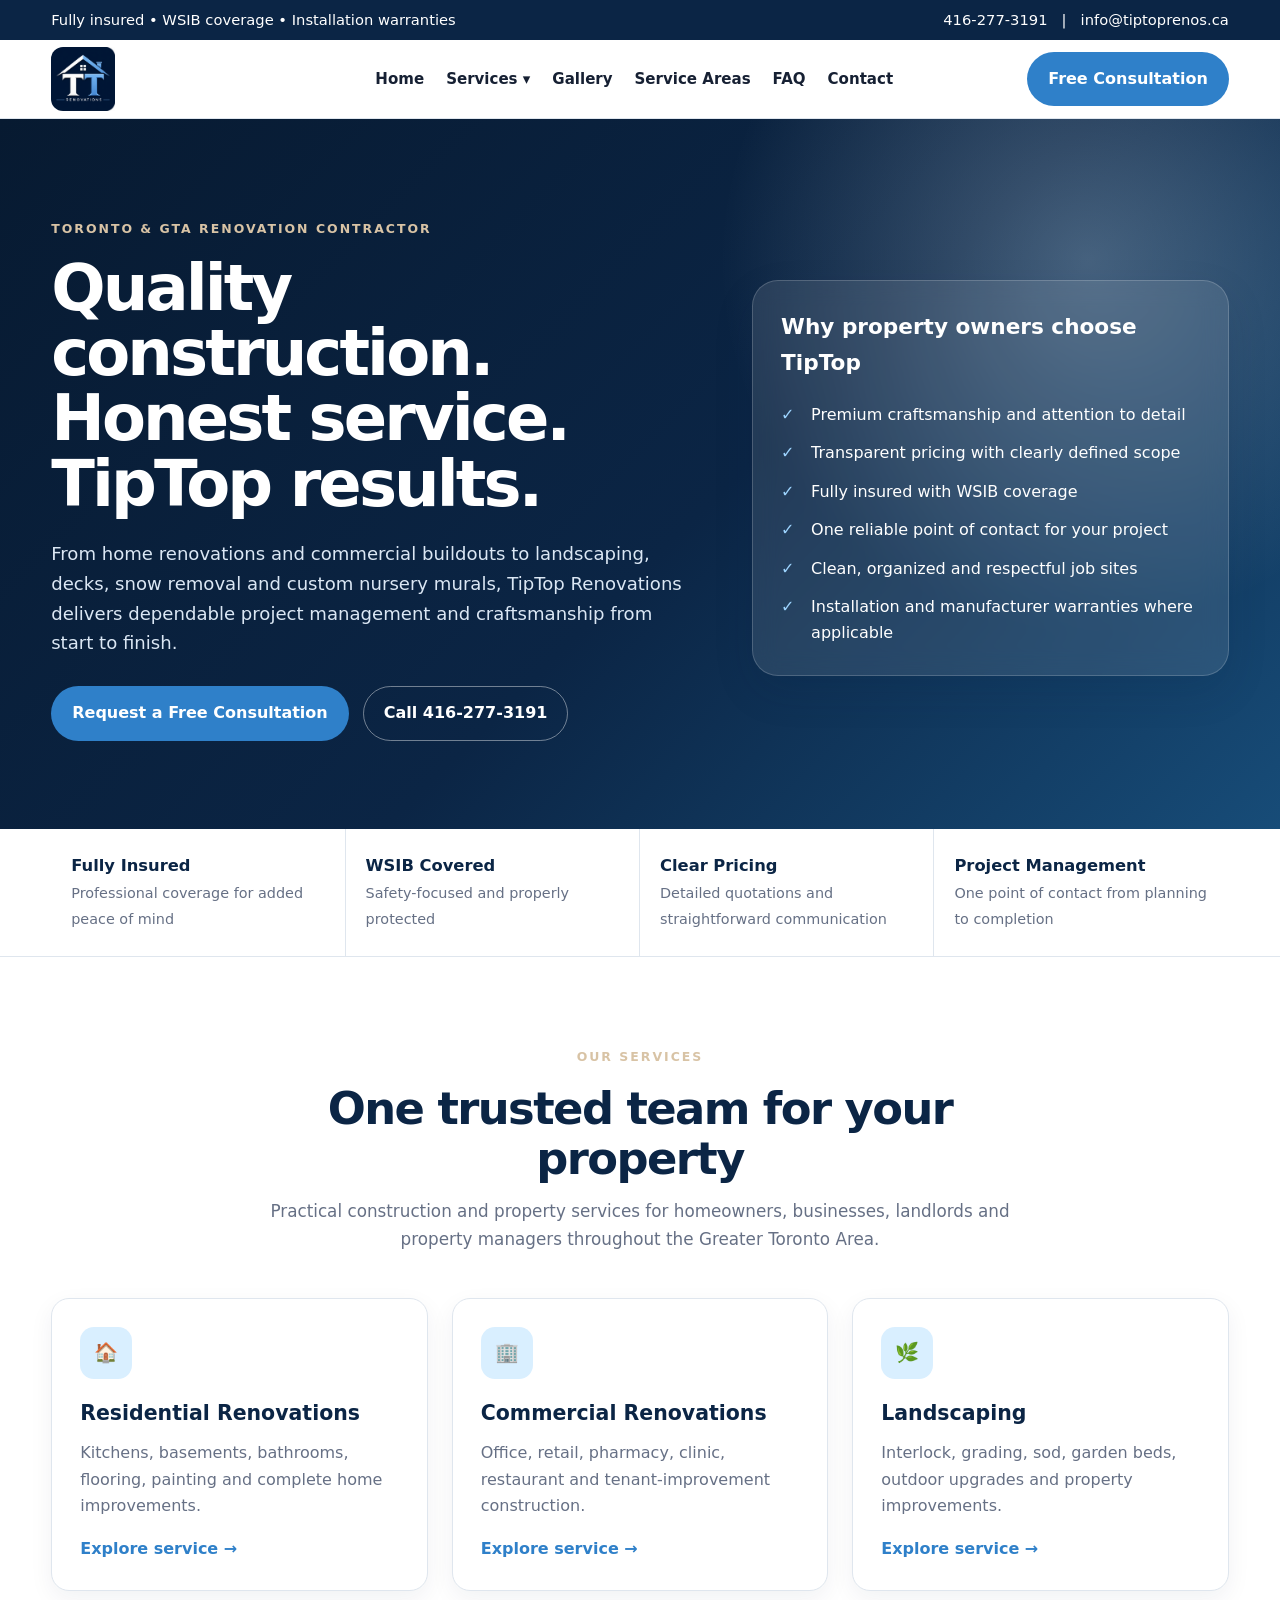
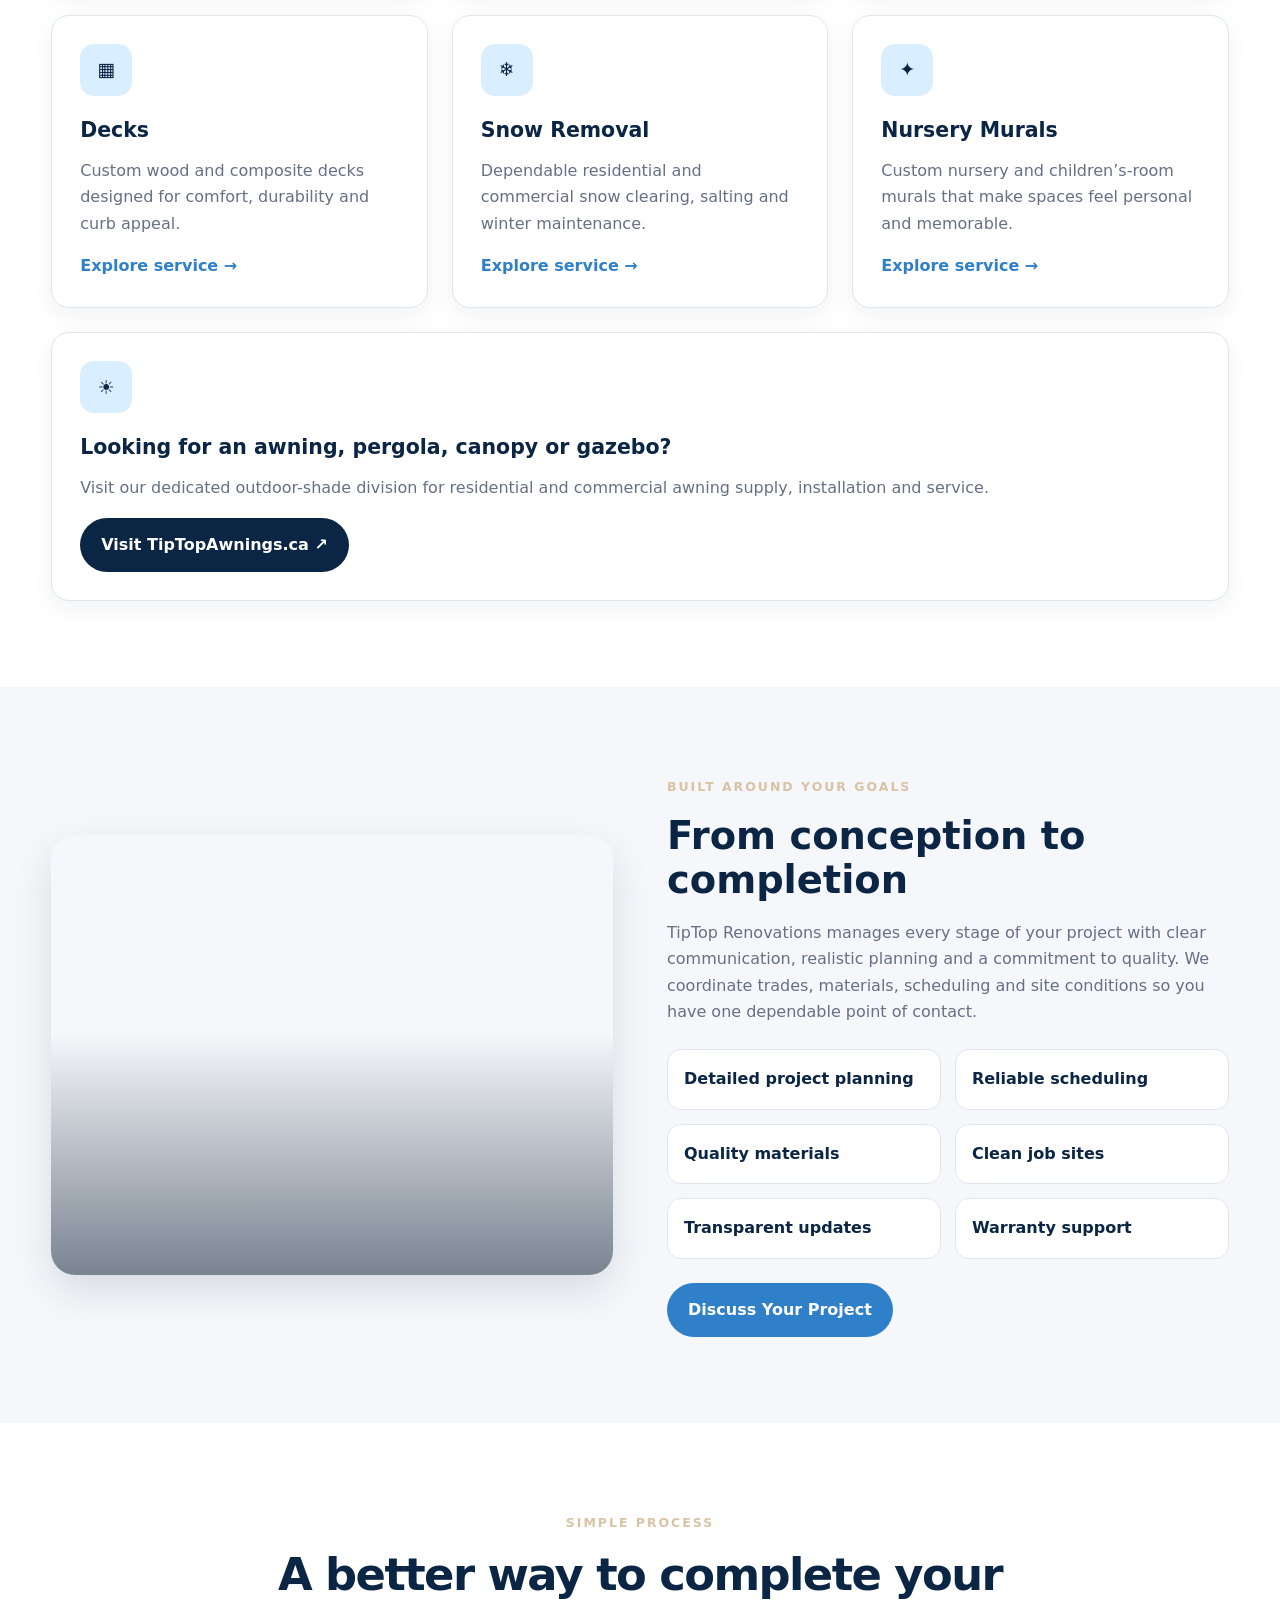
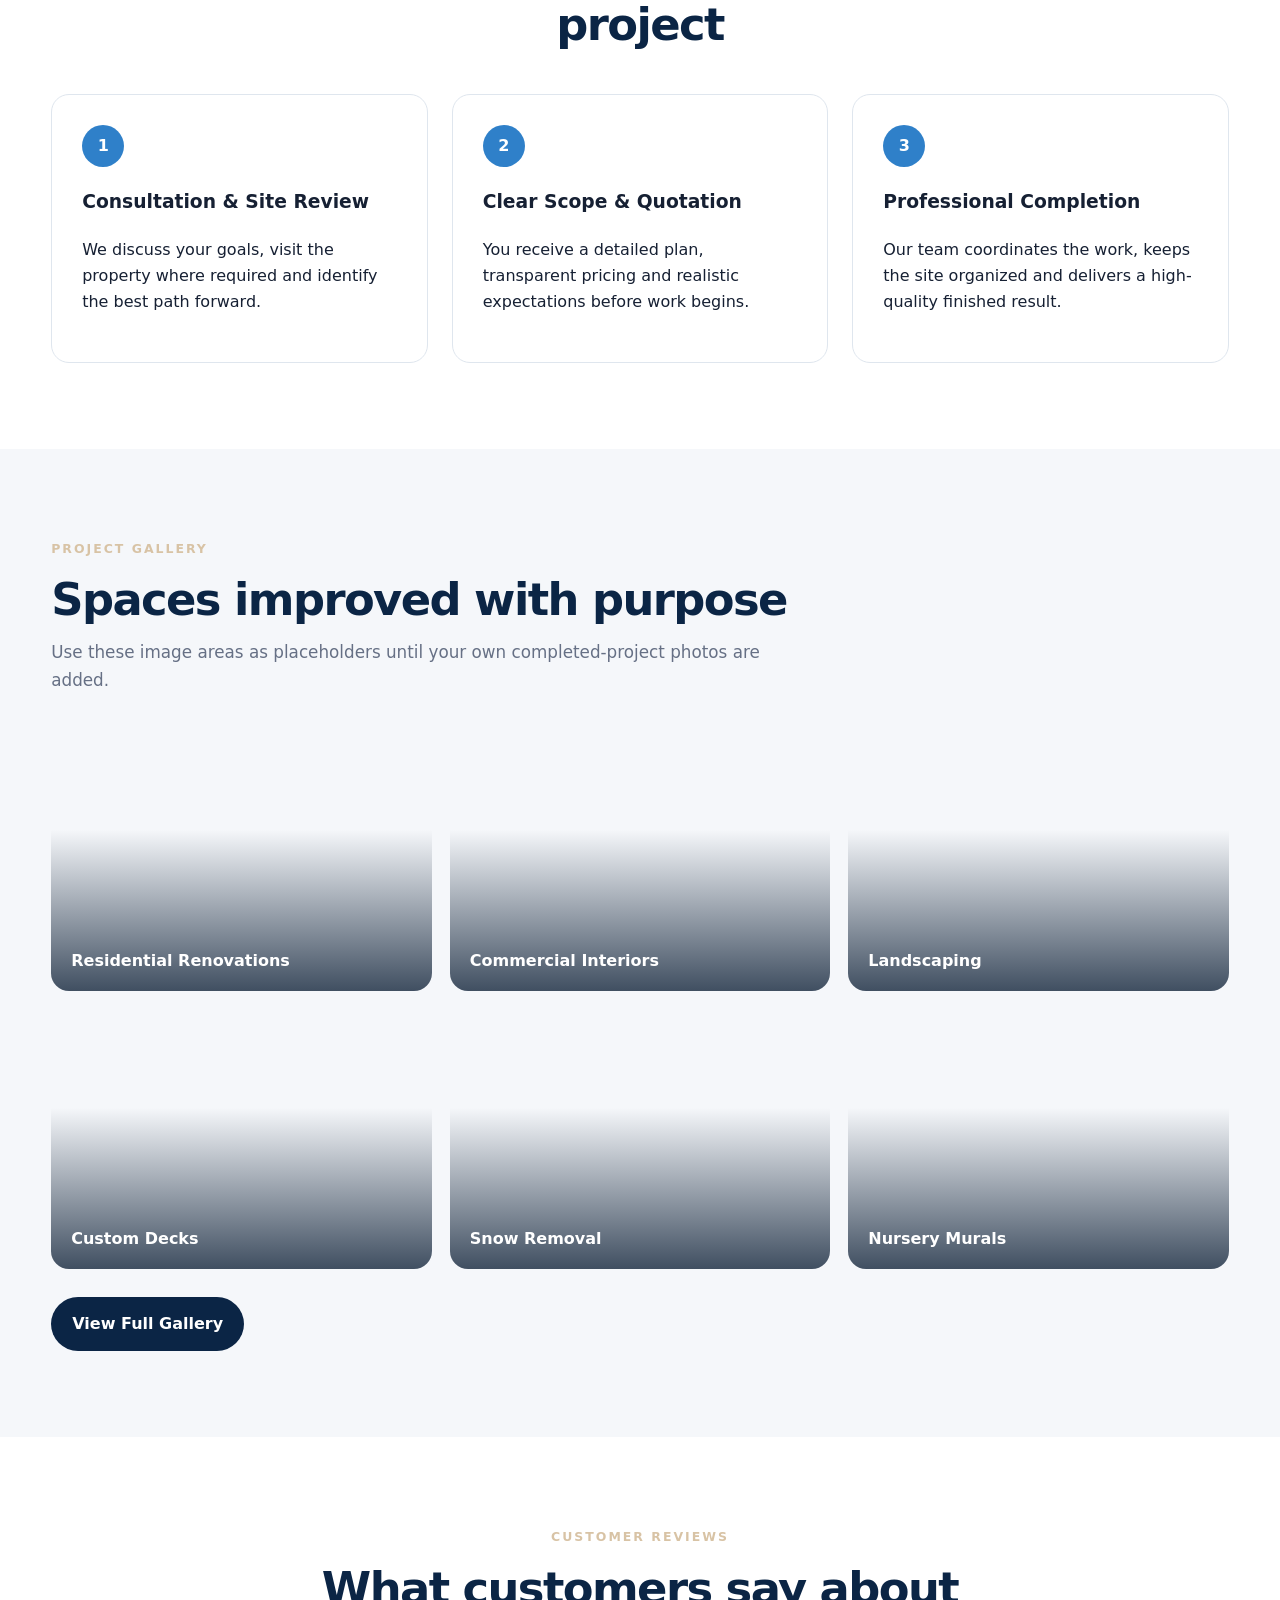
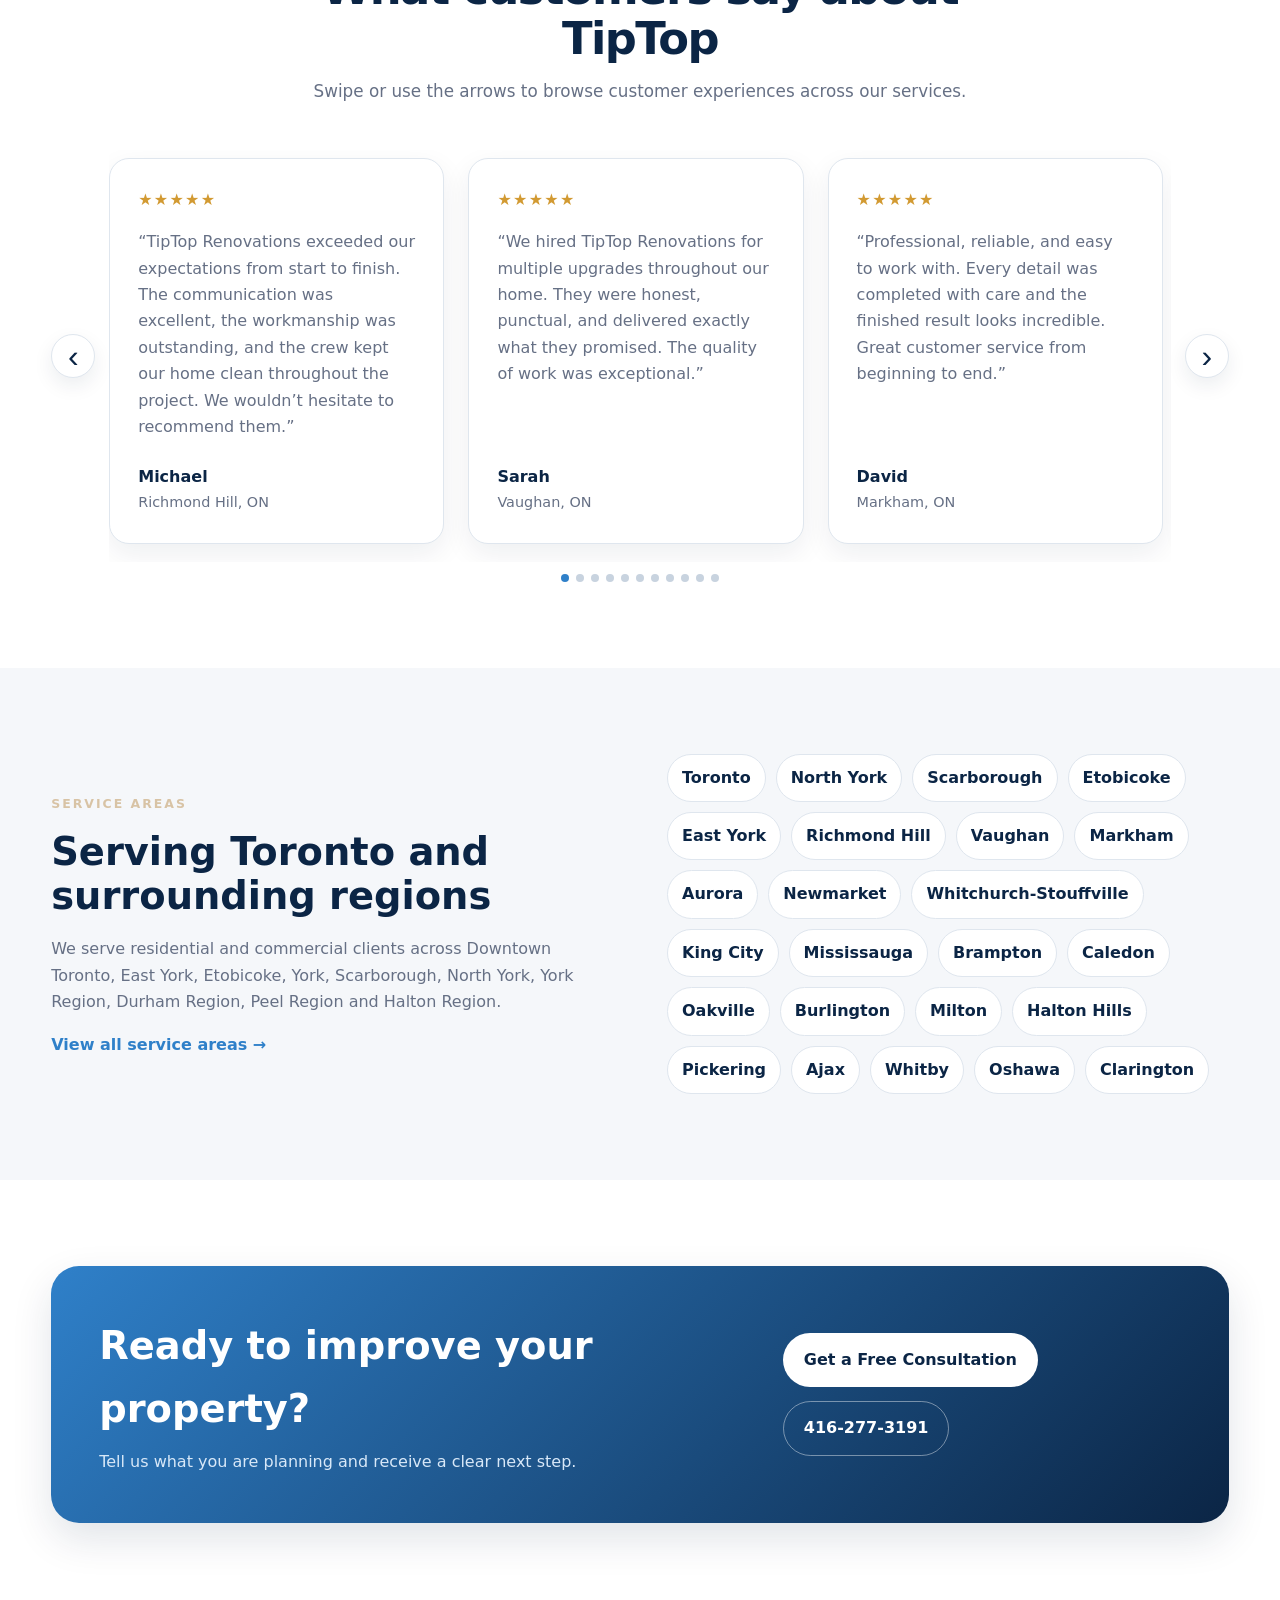
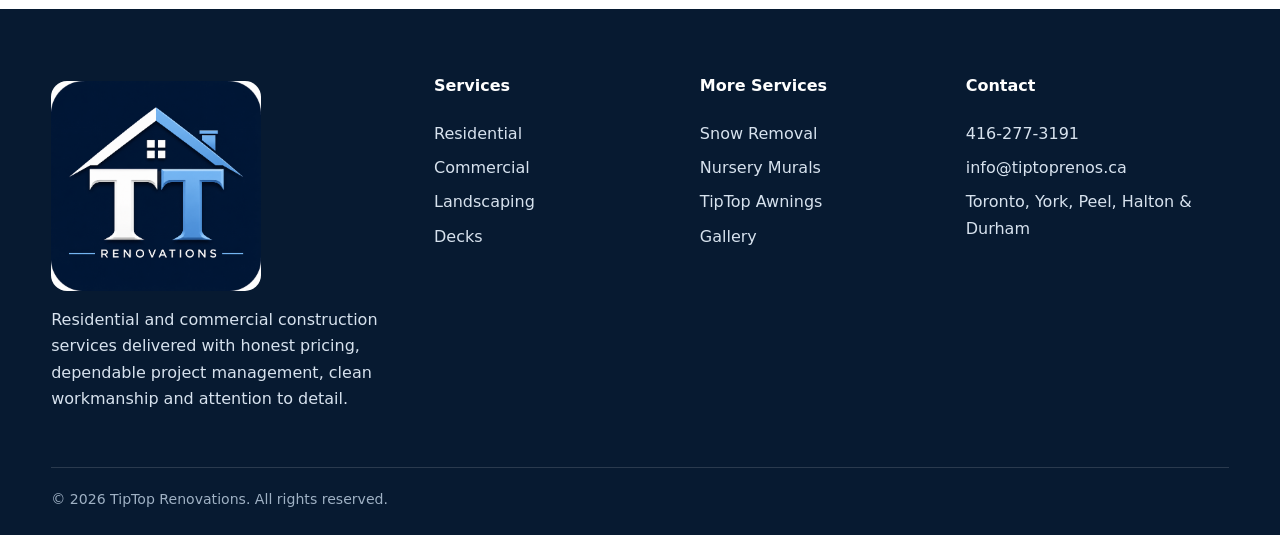
==== commit 130bdc74: "Add files via upload" ====
--- a/index.html
+++ b/index.html
@@ -7,6 +7,11 @@
 <link rel="canonical" href="https://tiptoprenos.ca/">
 <link rel="stylesheet" href="assets/css/style.css">
 <script type="application/ld+json">{"@context": "https://schema.org", "@type": "GeneralContractor", "name": "TipTop Renovations", "url": "https://tiptoprenos.ca", "telephone": "+1-416-277-3191", "email": "info@tiptoprenos.ca", "areaServed": ["Toronto", "York Region", "Peel Region", "Halton Region", "Durham Region"], "sameAs": ["https://tiptopawnings.ca"]}</script>
+
+<link rel="icon" href="assets/images/favicon/favicon.ico" sizes="any">
+<link rel="icon" type="image/png" sizes="32x32" href="assets/images/favicon/favicon-32x32.png">
+<link rel="icon" type="image/png" sizes="192x192" href="assets/images/favicon/favicon-192x192.png">
+<link rel="apple-touch-icon" sizes="180x180" href="assets/images/favicon/apple-touch-icon.png">
 </head><body>
 
 <div class="topbar">
@@ -17,10 +22,7 @@
 </div>
 <header class="site-header">
   <div class="container nav-wrap">
-    <a class="logo" href="index.html" aria-label="TipTop Renovations home">
-      <span class="logo-mark">TT</span>
-      <span class="logo-text"><strong>TipTop Renovations</strong><span>Built Right. Finished TipTop.</span></span>
-    </a>
+    <a class="logo" href="index.html" aria-label="TipTop Renovations home"><img src="assets/images/tiptop-renovations-logo.png" alt="TipTop Renovations" class="site-logo-img"></a>
     <button class="menu-toggle" aria-label="Open menu">☰</button>
     <ul class="nav-links">
       <li><a href="index.html">Home</a></li>
@@ -109,17 +111,148 @@
   <div style="margin-top:28px"><a class="btn btn-dark" href="gallery.html">View Full Gallery</a></div>
 </div></section>
 
-<section class="section"><div class="container">
-  <div class="section-heading center"><span class="eyebrow">Customer Experience</span><h2>What clients value about working with us</h2><p>These cards describe your customer-service strengths without publishing invented testimonials. Replace them with verified Google reviews when ready.</p></div>
-  <div class="review-grid">
-    <div class="review-card"><div class="stars">★★★★★</div><h3>Clear communication</h3><p>Customers know what is happening, what comes next and who to contact throughout the project.</p><div class="review-note">Replace with a verified customer review.</div></div>
-    <div class="review-card"><div class="stars">★★★★★</div><h3>Dependable workmanship</h3><p>Work is completed with attention to detail, proper preparation and respect for the property.</p><div class="review-note">Replace with a verified customer review.</div></div>
-    <div class="review-card"><div class="stars">★★★★★</div><h3>Clean and professional</h3><p>Organized job sites, reliable scheduling and practical solutions help create a better experience.</p><div class="review-note">Replace with a verified customer review.</div></div>
-  </div>
-</div></section>
+
+<section class="section reviews-section"><div class="container">
+<div class="section-heading center"><span class="eyebrow">Customer Reviews</span><h2>What customers say about TipTop</h2><p>Swipe or use the arrows to browse customer experiences across our services.</p></div>
+<div class="testimonial-carousel" data-carousel>
+<button class="carousel-btn carousel-prev" aria-label="Previous review">‹</button>
+<div class="testimonial-track"><article class="testimonial-slide">
+<div class="stars" aria-label="5 out of 5 stars">★★★★★</div>
+<blockquote>“TipTop Renovations exceeded our expectations from start to finish. The communication was excellent, the workmanship was outstanding, and the crew kept our home clean throughout the project. We wouldn’t hesitate to recommend them.”</blockquote>
+<p class="testimonial-author"><strong>Michael</strong><span>Richmond Hill, ON</span></p>
+</article><article class="testimonial-slide">
+<div class="stars" aria-label="5 out of 5 stars">★★★★★</div>
+<blockquote>“We hired TipTop Renovations for multiple upgrades throughout our home. They were honest, punctual, and delivered exactly what they promised. The quality of work was exceptional.”</blockquote>
+<p class="testimonial-author"><strong>Sarah</strong><span>Vaughan, ON</span></p>
+</article><article class="testimonial-slide">
+<div class="stars" aria-label="5 out of 5 stars">★★★★★</div>
+<blockquote>“Professional, reliable, and easy to work with. Every detail was completed with care and the finished result looks incredible. Great customer service from beginning to end.”</blockquote>
+<p class="testimonial-author"><strong>David</strong><span>Markham, ON</span></p>
+</article><article class="testimonial-slide">
+<div class="stars" aria-label="5 out of 5 stars">★★★★★</div>
+<blockquote>“The entire renovation process was smooth and stress-free. Excellent craftsmanship, fair pricing, and they truly stand behind their work.”</blockquote>
+<p class="testimonial-author"><strong>Jennifer</strong><span>Toronto, ON</span></p>
+</article><article class="testimonial-slide">
+<div class="stars" aria-label="5 out of 5 stars">★★★★★</div>
+<blockquote>“Our new motorized awning completely transformed our backyard. The installation was quick, clean, and professionally done.”</blockquote>
+<p class="testimonial-author"><strong>Mark</strong><span>Richmond Hill, ON</span></p>
+</article><article class="testimonial-slide">
+<div class="stars" aria-label="5 out of 5 stars">★★★★★</div>
+<blockquote>“Very knowledgeable team who helped us choose the perfect awning. Excellent installation and fantastic customer service.”</blockquote>
+<p class="testimonial-author"><strong>Linda</strong><span>Newmarket, ON</span></p>
+</article><article class="testimonial-slide">
+<div class="stars" aria-label="5 out of 5 stars">★★★★★</div>
+<blockquote>“The quality exceeded our expectations. We spend so much more time outside now thanks to our retractable awning.”</blockquote>
+<p class="testimonial-author"><strong>Robert</strong><span>Vaughan, ON</span></p>
+</article><article class="testimonial-slide">
+<div class="stars" aria-label="5 out of 5 stars">★★★★★</div>
+<blockquote>“From the free consultation to installation, everything was handled professionally. Highly recommend TipTop Awnings.”</blockquote>
+<p class="testimonial-author"><strong>Amanda</strong><span>Aurora, ON</span></p>
+</article><article class="testimonial-slide">
+<div class="stars" aria-label="5 out of 5 stars">★★★★★</div>
+<blockquote>“Our front and backyard look amazing. The team was professional, hardworking, and paid attention to every detail.”</blockquote>
+<p class="testimonial-author"><strong>Chris</strong><span>Markham, ON</span></p>
+</article><article class="testimonial-slide">
+<div class="stars" aria-label="5 out of 5 stars">★★★★★</div>
+<blockquote>“They completely transformed our property with new gardens, sod, and interlock. Couldn’t be happier.”</blockquote>
+<p class="testimonial-author"><strong>Emily</strong><span>Vaughan, ON</span></p>
+</article><article class="testimonial-slide">
+<div class="stars" aria-label="5 out of 5 stars">★★★★★</div>
+<blockquote>“Reliable, clean, and very knowledgeable. They finished on schedule and our landscaping looks incredible.”</blockquote>
+<p class="testimonial-author"><strong>Daniel</strong><span>Richmond Hill, ON</span></p>
+</article><article class="testimonial-slide">
+<div class="stars" aria-label="5 out of 5 stars">★★★★★</div>
+<blockquote>“Fantastic workmanship and great communication throughout the project. Our curb appeal has improved dramatically.”</blockquote>
+<p class="testimonial-author"><strong>Michelle</strong><span>Pickering, ON</span></p>
+</article><article class="testimonial-slide">
+<div class="stars" aria-label="5 out of 5 stars">★★★★★</div>
+<blockquote>“Our basement renovation turned out even better than we imagined. Excellent quality and very professional.”</blockquote>
+<p class="testimonial-author"><strong>Jason</strong><span>Toronto, ON</span></p>
+</article><article class="testimonial-slide">
+<div class="stars" aria-label="5 out of 5 stars">★★★★★</div>
+<blockquote>“The kitchen renovation was completed on time and the craftsmanship is outstanding.”</blockquote>
+<p class="testimonial-author"><strong>Natalie</strong><span>Richmond Hill, ON</span></p>
+</article><article class="testimonial-slide">
+<div class="stars" aria-label="5 out of 5 stars">★★★★★</div>
+<blockquote>“Very trustworthy team that genuinely cares about quality. We will definitely use them again.”</blockquote>
+<p class="testimonial-author"><strong>Kevin</strong><span>Markham, ON</span></p>
+</article><article class="testimonial-slide">
+<div class="stars" aria-label="5 out of 5 stars">★★★★★</div>
+<blockquote>“From demolition to finishing touches, everything was handled professionally. Highly recommend.”</blockquote>
+<p class="testimonial-author"><strong>Melissa</strong><span>Vaughan, ON</span></p>
+</article><article class="testimonial-slide">
+<div class="stars" aria-label="5 out of 5 stars">★★★★★</div>
+<blockquote>“TipTop Renovations completed our office renovation with minimal disruption to our business. Outstanding work.”</blockquote>
+<p class="testimonial-author"><strong>Ahmed</strong><span>Mississauga, ON</span></p>
+</article><article class="testimonial-slide">
+<div class="stars" aria-label="5 out of 5 stars">★★★★★</div>
+<blockquote>“They understood exactly what our business needed and delivered a professional space on schedule.”</blockquote>
+<p class="testimonial-author"><strong>Steven</strong><span>Toronto, ON</span></p>
+</article><article class="testimonial-slide">
+<div class="stars" aria-label="5 out of 5 stars">★★★★★</div>
+<blockquote>“Excellent communication and attention to detail throughout the commercial renovation.”</blockquote>
+<p class="testimonial-author"><strong>Rachel</strong><span>Vaughan, ON</span></p>
+</article><article class="testimonial-slide">
+<div class="stars" aria-label="5 out of 5 stars">★★★★★</div>
+<blockquote>“Reliable contractors who take pride in their work. Our retail space looks fantastic.”</blockquote>
+<p class="testimonial-author"><strong>Peter</strong><span>Markham, ON</span></p>
+</article><article class="testimonial-slide">
+<div class="stars" aria-label="5 out of 5 stars">★★★★★</div>
+<blockquote>“Our new deck has become our favourite place to relax. Beautiful craftsmanship.”</blockquote>
+<p class="testimonial-author"><strong>Brian</strong><span>Richmond Hill, ON</span></p>
+</article><article class="testimonial-slide">
+<div class="stars" aria-label="5 out of 5 stars">★★★★★</div>
+<blockquote>“Strong attention to detail and excellent workmanship. The deck looks amazing.”</blockquote>
+<p class="testimonial-author"><strong>Laura</strong><span>Aurora, ON</span></p>
+</article><article class="testimonial-slide">
+<div class="stars" aria-label="5 out of 5 stars">★★★★★</div>
+<blockquote>“Professional installation with high-quality materials. Everything was completed exactly as promised.”</blockquote>
+<p class="testimonial-author"><strong>Steve</strong><span>Newmarket, ON</span></p>
+</article><article class="testimonial-slide">
+<div class="stars" aria-label="5 out of 5 stars">★★★★★</div>
+<blockquote>“We’ve received so many compliments on our new deck. Great experience from start to finish.”</blockquote>
+<p class="testimonial-author"><strong>Karen</strong><span>Vaughan, ON</span></p>
+</article><article class="testimonial-slide">
+<div class="stars" aria-label="5 out of 5 stars">★★★★★</div>
+<blockquote>“Always arrives on time after every snowfall. Reliable and dependable service.”</blockquote>
+<p class="testimonial-author"><strong>George</strong><span>Richmond Hill, ON</span></p>
+</article><article class="testimonial-slide">
+<div class="stars" aria-label="5 out of 5 stars">★★★★★</div>
+<blockquote>“Our driveway and walkways are always cleared quickly. Great communication during storms.”</blockquote>
+<p class="testimonial-author"><strong>Susan</strong><span>Markham, ON</span></p>
+</article><article class="testimonial-slide">
+<div class="stars" aria-label="5 out of 5 stars">★★★★★</div>
+<blockquote>“Excellent seasonal snow removal service. Never had to worry about heavy snow again.”</blockquote>
+<p class="testimonial-author"><strong>John</strong><span>Vaughan, ON</span></p>
+</article><article class="testimonial-slide">
+<div class="stars" aria-label="5 out of 5 stars">★★★★★</div>
+<blockquote>“Professional, punctual, and thorough every single snowfall. Highly recommended.”</blockquote>
+<p class="testimonial-author"><strong>Lisa</strong><span>Aurora, ON</span></p>
+</article><article class="testimonial-slide">
+<div class="stars" aria-label="5 out of 5 stars">★★★★★</div>
+<blockquote>“The mural completely transformed our baby’s nursery. Beautiful artwork and incredible attention to detail.”</blockquote>
+<p class="testimonial-author"><strong>Ashley</strong><span>Richmond Hill, ON</span></p>
+</article><article class="testimonial-slide">
+<div class="stars" aria-label="5 out of 5 stars">★★★★★</div>
+<blockquote>“Our daughter absolutely loves her new room. The artist captured exactly what we envisioned.”</blockquote>
+<p class="testimonial-author"><strong>Nicole</strong><span>Vaughan, ON</span></p>
+</article><article class="testimonial-slide">
+<div class="stars" aria-label="5 out of 5 stars">★★★★★</div>
+<blockquote>“Professional, creative, and wonderful to work with. The finished mural exceeded our expectations.”</blockquote>
+<p class="testimonial-author"><strong>Jessica</strong><span>Markham, ON</span></p>
+</article><article class="testimonial-slide">
+<div class="stars" aria-label="5 out of 5 stars">★★★★★</div>
+<blockquote>“The quality is amazing. Every detail was hand-painted beautifully and brought the entire room to life.”</blockquote>
+<p class="testimonial-author"><strong>Rebecca</strong><span>Toronto, ON</span></p>
+</article></div>
+<button class="carousel-btn carousel-next" aria-label="Next review">›</button>
+</div>
+<div class="carousel-dots" aria-hidden="true"></div>
+</div></section>
+
 
 <section class="section section-alt"><div class="container split">
-  <div class="content"><span class="eyebrow">Service Areas</span><h2>Serving Toronto and surrounding regions</h2><p>We serve residential and commercial clients throughout Toronto, York Region, Peel Region, Halton Region and Durham Region.</p><a class="text-link" href="locations.html">View all service areas →</a></div>
+  <div class="content"><span class="eyebrow">Service Areas</span><h2>Serving Toronto and surrounding regions</h2><p>We serve residential and commercial clients across Downtown Toronto, East York, Etobicoke, York, Scarborough, North York, York Region, Durham Region, Peel Region and Halton Region.</p><a class="text-link" href="locations.html">View all service areas →</a></div>
   <div class="location-cloud"><span>Toronto</span><span>North York</span><span>Scarborough</span><span>Etobicoke</span><span>East York</span><span>Richmond Hill</span><span>Vaughan</span><span>Markham</span><span>Aurora</span><span>Newmarket</span><span>Whitchurch-Stouffville</span><span>King City</span><span>Mississauga</span><span>Brampton</span><span>Caledon</span><span>Oakville</span><span>Burlington</span><span>Milton</span><span>Halton Hills</span><span>Pickering</span><span>Ajax</span><span>Whitby</span><span>Oshawa</span><span>Clarington</span></div>
 </div></section>
 
@@ -129,10 +262,7 @@
   <div class="container">
     <div class="footer-grid">
       <div>
-        <a class="logo" href="index.html">
-          <span class="logo-mark">TT</span>
-          <span class="logo-text"><strong style="color:white">TipTop Renovations</strong><span style="color:#9fb1c4">Serving Toronto & the GTA</span></span>
-        </a>
+        <a class="logo" href="index.html"><img src="assets/images/tiptop-renovations-logo.png" alt="TipTop Renovations" class="footer-logo-img"></a>
         <p>Residential and commercial construction services delivered with honest pricing, dependable project management, clean workmanship and attention to detail.</p>
       </div>
       <div><h4>Services</h4>
--- a/assets/css/style.css
+++ b/assets/css/style.css
@@ -194,3 +194,55 @@
   .cta{padding:32px;align-items:flex-start;flex-direction:column}
   .topbar .container{justify-content:center;text-align:center}
 }
+
+.site-logo-img{
+  width:190px;
+  height:64px;
+  object-fit:contain;
+  object-position:left center;
+  border-radius:12px;
+}
+.footer-logo-img{
+  width:210px;
+  height:auto;
+  border-radius:16px;
+}
+@media (max-width:640px){
+  .site-logo-img{width:150px;height:54px}
+}
+
+.faq-section{margin-bottom:44px}
+.faq-section:last-child{margin-bottom:0}
+.faq-section h2{color:var(--navy);font-size:1.8rem;margin:0 0 18px}
+.faq-question{display:flex;justify-content:space-between;align-items:center;gap:20px}
+.faq-question:after{content:"+";font-size:1.5rem;color:var(--blue)}
+.faq-item.active .faq-question:after{content:"−"}
+.location-columns{display:grid;grid-template-columns:repeat(4,1fr);gap:22px}
+.location-column{background:#fff;border:1px solid var(--border);border-radius:18px;padding:26px;box-shadow:0 8px 24px rgba(15,35,60,.05)}
+.location-column h3{margin:0 0 16px;color:var(--navy)}
+.location-column ul{list-style:none;padding:0;margin:0;display:grid;gap:10px}
+.location-column li{position:relative;padding-left:18px;color:var(--gray)}
+.location-column li:before{content:"•";position:absolute;left:0;color:var(--blue);font-weight:900}
+.reviews-section{overflow:hidden}
+.testimonial-carousel{position:relative;display:flex;align-items:center;gap:14px}
+.testimonial-track{display:grid;grid-auto-flow:column;grid-auto-columns:calc((100% - 48px)/3);gap:24px;overflow-x:auto;scroll-snap-type:x mandatory;scroll-behavior:smooth;padding:8px 4px 18px;scrollbar-width:none}
+.testimonial-track::-webkit-scrollbar{display:none}
+.testimonial-slide{scroll-snap-align:start;background:#fff;border:1px solid var(--border);border-radius:20px;padding:28px;min-height:310px;box-shadow:0 10px 28px rgba(15,35,60,.07);display:flex;flex-direction:column}
+.testimonial-slide blockquote{margin:16px 0 24px;color:var(--gray);font-size:1rem;flex:1}
+.testimonial-author{display:flex;flex-direction:column;margin:0}
+.testimonial-author strong{color:var(--navy)}
+.testimonial-author span{color:var(--gray);font-size:.9rem}
+.carousel-btn{flex:0 0 44px;width:44px;height:44px;border-radius:50%;border:1px solid var(--border);background:#fff;color:var(--navy);font-size:2rem;line-height:1;cursor:pointer;box-shadow:0 8px 20px rgba(15,35,60,.08)}
+.carousel-btn:hover{background:var(--navy);color:#fff}
+.carousel-dots{display:flex;justify-content:center;gap:7px;margin-top:12px}
+.carousel-dot{width:8px;height:8px;border:0;border-radius:50%;background:#c8d3df;padding:0}
+.carousel-dot.active{background:var(--blue)}
+@media (max-width:950px){
+  .location-columns{grid-template-columns:repeat(2,1fr)}
+  .testimonial-track{grid-auto-columns:calc((100% - 24px)/2)}
+}
+@media (max-width:640px){
+  .location-columns{grid-template-columns:1fr}
+  .testimonial-track{grid-auto-columns:92%}
+  .carousel-btn{display:none}
+}
